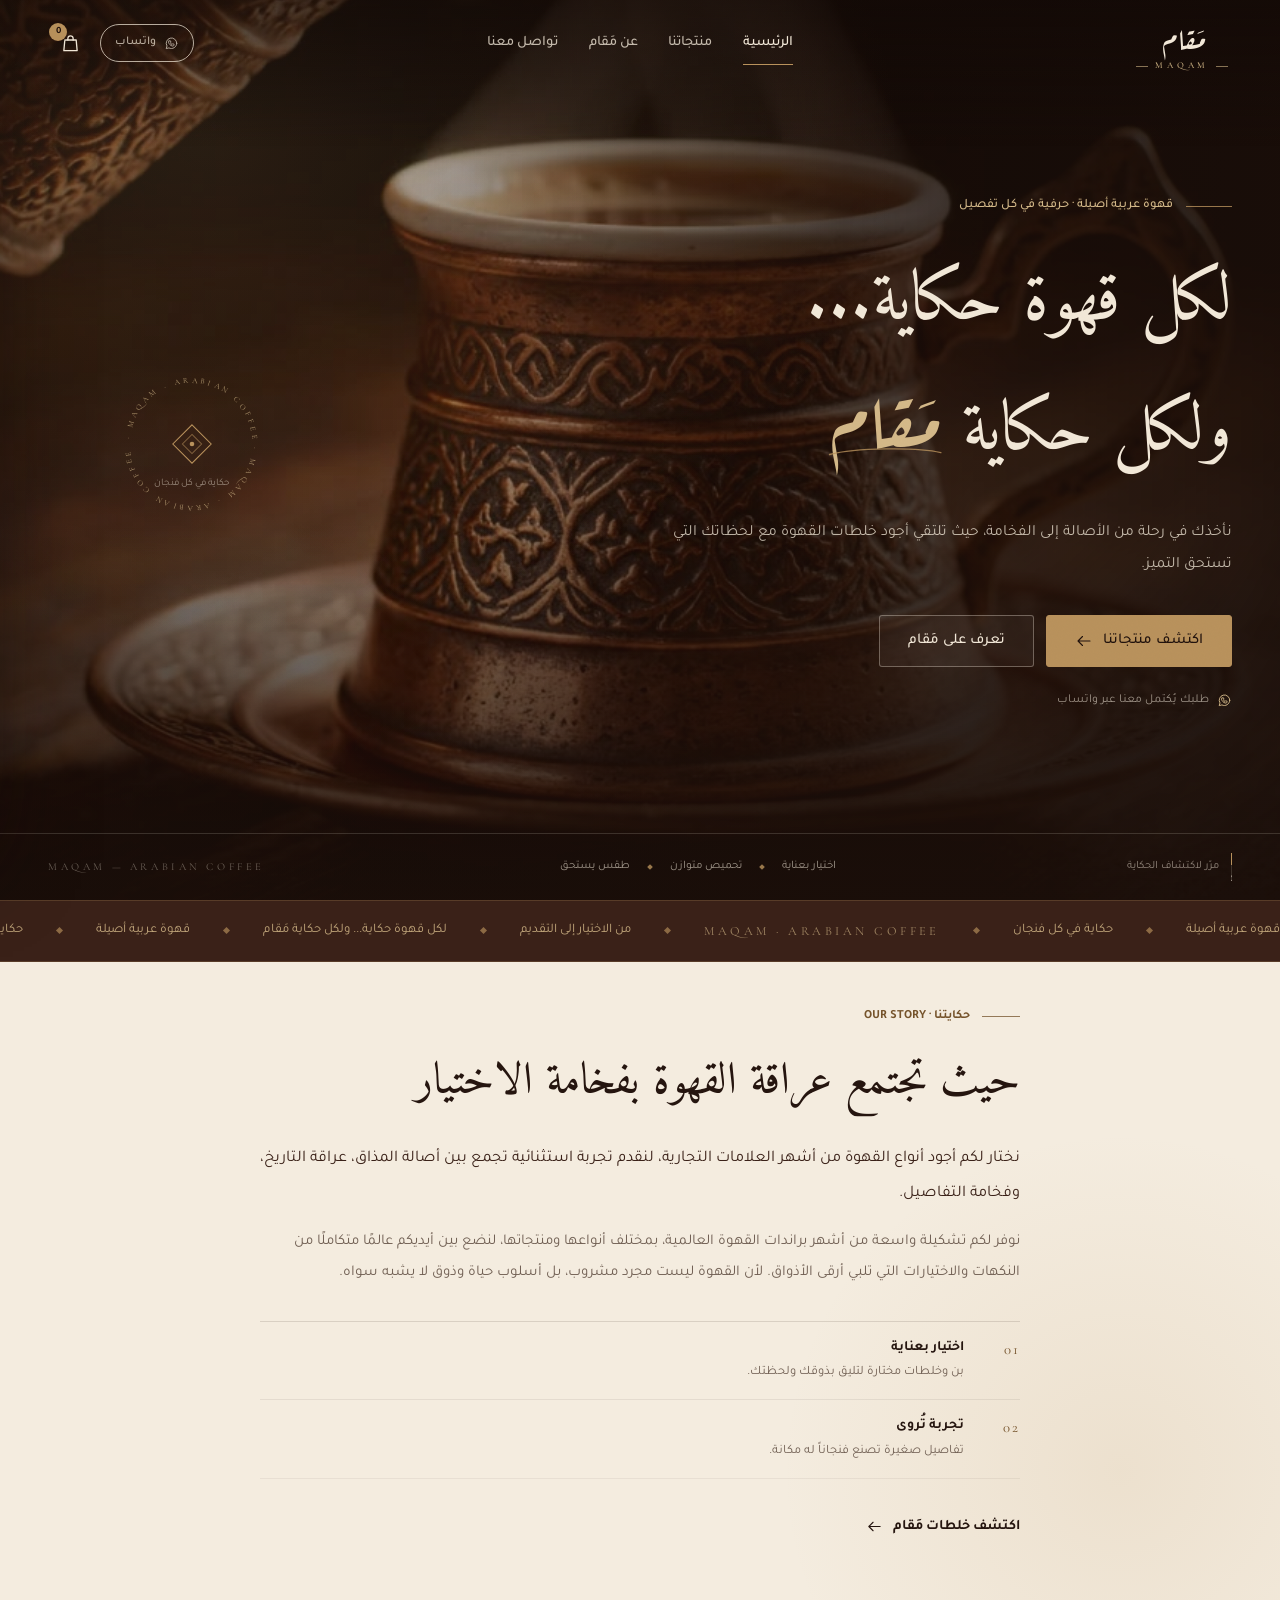
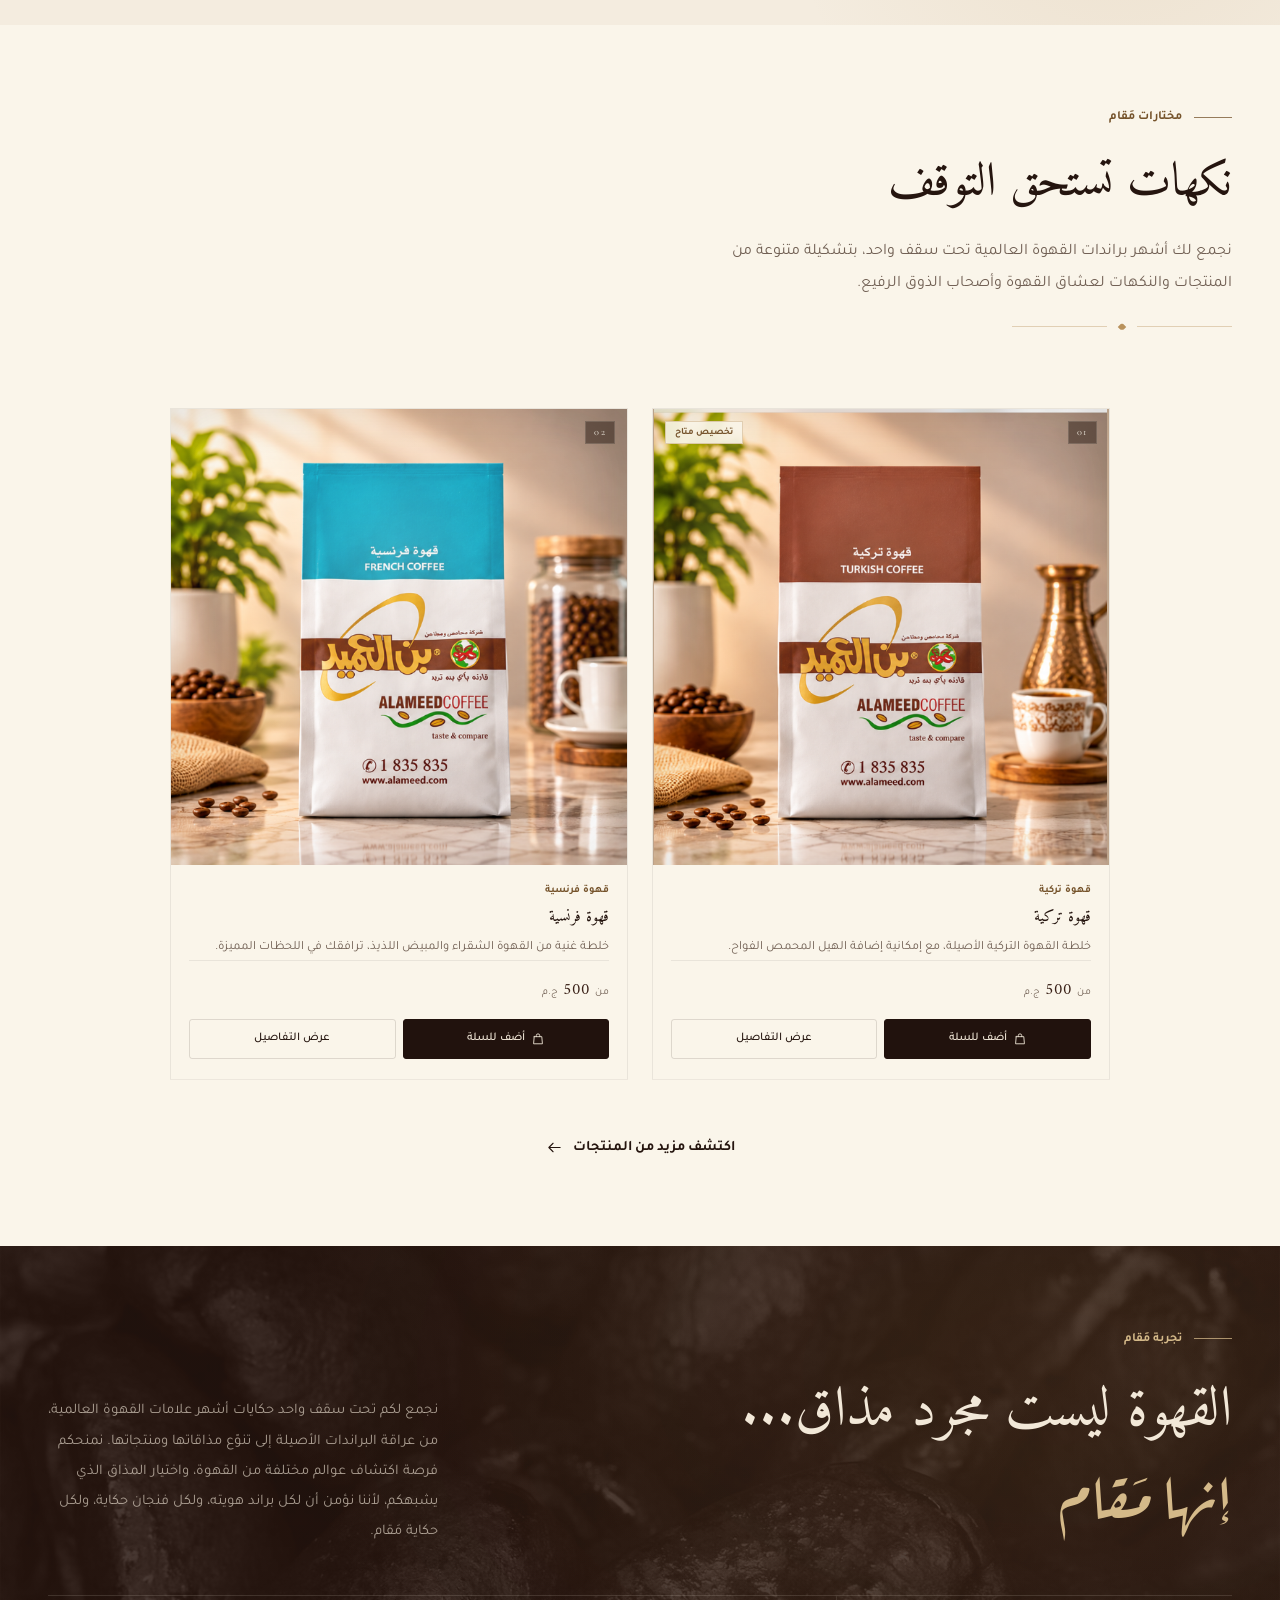
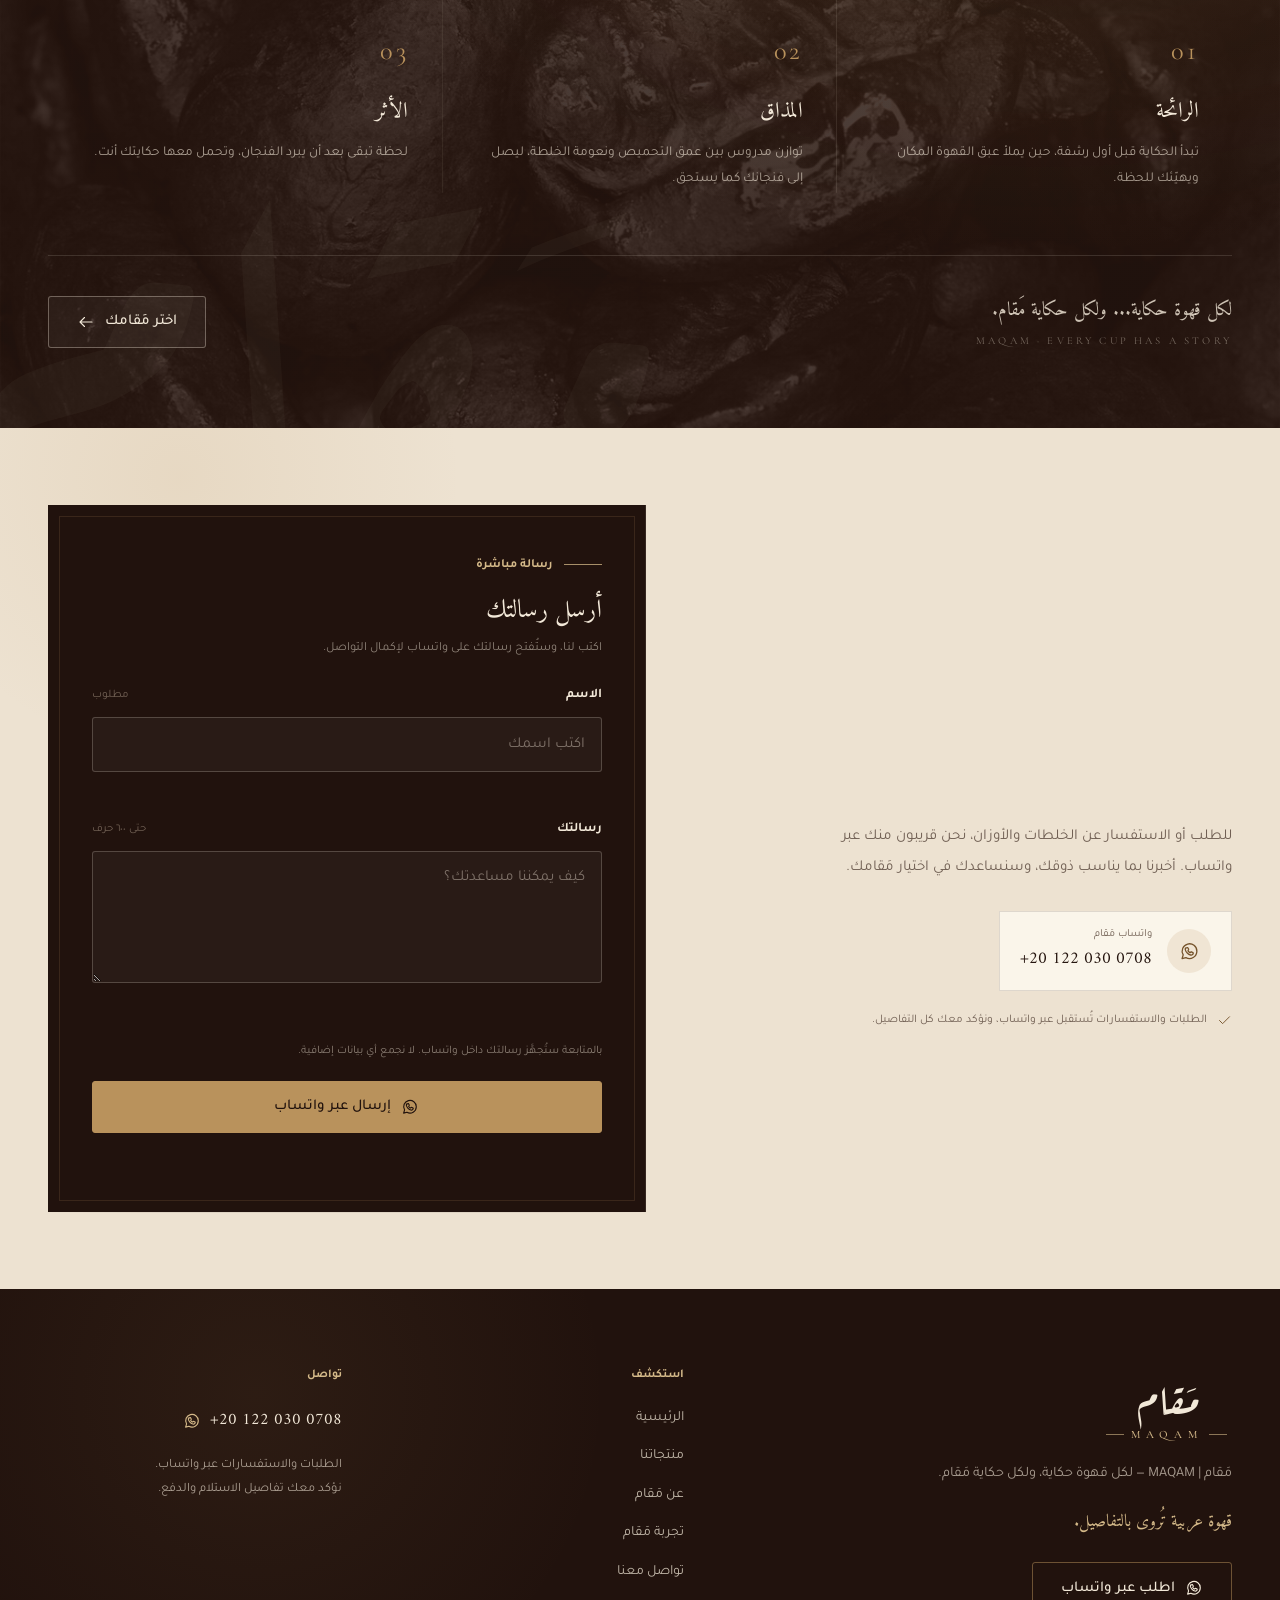
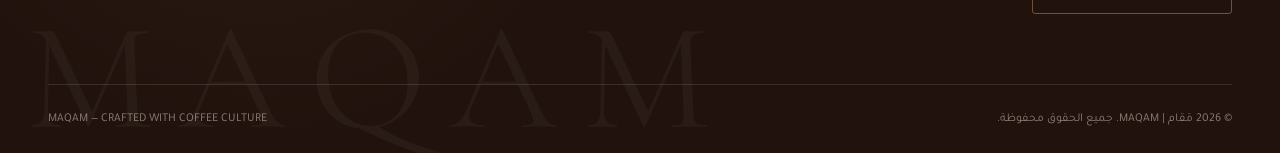
==== index.html @ aaac9126 "Update MAQAM website" ====
<!DOCTYPE html>
<html lang="ar" dir="rtl" class="js">
<head>
  <meta charset="UTF-8">
  <meta name="viewport" content="width=device-width, initial-scale=1">
  <meta name="theme-color" content="#21120d">
  <title>مَقام | MAQAM — قهوة عربية فاخرة</title>
  <meta name="description" content="مَقام | MAQAM — لكل قهوة حكاية، ولكل حكاية مَقام. خلطات قهوة عربية مختارة بعناية: تركية، فرنسية، عربية ملكية وخلطات خاصة. اطلب عبر واتساب.">
  <meta property="og:title" content="مَقام | MAQAM — قهوة عربية فاخرة">
  <meta property="og:description" content="نأخذك في رحلة من الأصالة إلى الفخامة، حيث تلتقي أجود خلطات القهوة مع لحظاتك التي تستحق التميز.">
  <meta property="og:type" content="website">
  <meta property="og:locale" content="ar_EG">
  <link rel="icon" href="assets/favicon.svg" type="image/svg+xml">
  <link rel="preconnect" href="https://fonts.googleapis.com">
  <link rel="preconnect" href="https://fonts.gstatic.com" crossorigin>
  <link href="https://fonts.googleapis.com/css2?family=Amiri:wght@400;700&family=Aref+Ruqaa:wght@400&family=Cormorant+Garamond:ital,wght@0,300;0,400;0,500;0,600;1,400&family=Tajawal:wght@300;400;500;700&display=swap" rel="stylesheet">
  <link rel="stylesheet" href="css/base.css">
  <link rel="stylesheet" href="css/site.css">
  <noscript>
    <style>
      .preloader,.page-veil{display:none!important}
      html.js [data-reveal]{opacity:1!important;transform:none!important;clip-path:none!important}
      .hero__kicker,.hero__text,.hero__actions,.hero__wa,.hero__aside{opacity:1!important;transform:none!important}
      .hero__line>span{transform:none!important}
    </style>
  </noscript>
</head>
<body class="home" data-page="home">

  <svg aria-hidden="true" focusable="false" style="position:absolute;width:0;height:0;overflow:hidden">
    <symbol id="i-bag" viewBox="0 0 24 24"><path d="M5.5 8h13l1.1 12.2H4.4L5.5 8Z"/><path d="M9 8V6.2A3 3 0 0 1 12 3.2a3 3 0 0 1 3 3V8"/></symbol>
    <symbol id="i-menu" viewBox="0 0 24 24"><path d="M4 8h16M4 16h11"/></symbol>
    <symbol id="i-close" viewBox="0 0 24 24"><path d="M6 6l12 12M18 6 6 18"/></symbol>
    <symbol id="i-arrow-left" viewBox="0 0 24 24"><path d="M20 12H4M10 18l-6-6 6-6"/></symbol>
    <symbol id="i-whatsapp" viewBox="0 0 24 24"><path d="M20.4 11.7a8.4 8.4 0 0 1-12.5 7.3L3.5 20.2l1.3-4.3a8.4 8.4 0 1 1 15.6-4.2Z"/><path d="M8.7 7.9c.2-.4.4-.4.7-.4h.4c.2 0 .4 0 .5.4l.7 1.6c.1.2.1.4-.1.6l-.5.6c-.2.2-.2.4-.1.6.5.8 1.2 1.5 2.1 2 .2.1.4.1.6-.1l.6-.7c.2-.2.4-.2.6-.1l1.7.8c.2.1.4.3.4.5 0 .5-.2 1.3-.8 1.8-.6.5-1.4.7-2.3.5-1.1-.2-2.6-1-3.8-2.2-1.2-1.2-2-2.7-2.2-3.8-.2-.9 0-1.6.5-2.1Z"/></symbol>
    <symbol id="i-check" viewBox="0 0 24 24"><path d="M20 6 9 17l-5-5"/></symbol>
    <symbol id="i-info" viewBox="0 0 24 24"><circle cx="12" cy="12" r="9"/><path d="M12 11v5M12 7.8h.01"/></symbol>
    <symbol id="i-plus" viewBox="0 0 24 24"><path d="M12 5v14M5 12h14"/></symbol>
    <symbol id="i-minus" viewBox="0 0 24 24"><path d="M5 12h14"/></symbol>
    <symbol id="i-trash" viewBox="0 0 24 24"><path d="M4 7h16M9 7V5a1 1 0 0 1 1-1h4a1 1 0 0 1 1 1v2M6.5 7l.9 13h9.2l.9-13M10 11v5M14 11v5"/></symbol>
    <symbol id="i-search" viewBox="0 0 24 24"><circle cx="11" cy="11" r="6.5"/><path d="m16 16 4.5 4.5"/></symbol>
    <symbol id="i-chevron" viewBox="0 0 24 24"><path d="m6 9 6 6 6-6"/></symbol>
    <symbol id="i-leaf" viewBox="0 0 24 24"><path d="M20 4C11.5 4 5 7.2 5 13.7A6.3 6.3 0 0 0 11.3 20C17.8 20 20 11.5 20 4Z"/><path d="M5.5 20.2c1.2-5.4 4.6-9 9.5-11.7"/></symbol>
    <symbol id="i-spark" viewBox="0 0 24 24"><path d="M12 3.5 14 9l5.5 2-5.5 2L12 18.5 10 13 4.5 11 10 9 12 3.5Z"/></symbol>
    <symbol id="i-truck" viewBox="0 0 24 24"><path d="M3 7h11v9H3zM14 10h4l3 3v3h-7"/><circle cx="7" cy="18" r="1.6"/><circle cx="17.5" cy="18" r="1.6"/></symbol>
  </svg>

  <a class="skip-link" href="#main">تجاوز إلى المحتوى</a>

  <div class="preloader" id="preloader" aria-hidden="true">
    <div class="preloader__inner">
      <span class="preloader__ar">مَقام</span>
      <span class="preloader__en">MAQAM</span>
      <span class="preloader__line"></span>
    </div>
  </div>

  <div class="page-veil" id="pageVeil" aria-hidden="true"></div>

  <header class="site-header" id="siteHeader">
    <div class="header__inner">
      <a class="brand" href="index.html" aria-label="مَقام — الصفحة الرئيسية">
        <span class="brand__ar">مَقام</span>
        <span class="brand__en"><i aria-hidden="true"></i>MAQAM<i aria-hidden="true"></i></span>
      </a>

      <nav class="nav" aria-label="التنقل الرئيسي">
        <a class="nav__link" href="index.html" aria-current="page">الرئيسية</a>
        <a class="nav__link" href="products.html">منتجاتنا</a>
        <a class="nav__link" href="#about">عن مَقام</a>
        <a class="nav__link" href="#contact">تواصل معنا</a>
      </nav>

      <div class="header__actions">
        <a class="header__wa" href="https://wa.me/201220300708" target="_blank" rel="noopener noreferrer">
          <svg class="icon" aria-hidden="true"><use href="#i-whatsapp"></use></svg>
          <span>واتساب</span>
        </a>
        <button class="header__cart" type="button" data-cart-open aria-label="فتح سلة التسوق">
          <svg class="icon" aria-hidden="true"><use href="#i-bag"></use></svg>
          <span class="cart-count" data-cart-count>0</span>
        </button>
        <button class="header__menu" type="button" data-menu-open aria-expanded="false" aria-controls="mobileMenu" aria-label="فتح القائمة">
          <span></span><span></span>
        </button>
      </div>
    </div>
  </header>

  <div class="mobile-menu" id="mobileMenu" role="dialog" aria-modal="true" aria-label="قائمة التنقل" aria-hidden="true">
    <div class="mobile-menu__head">
      <a class="brand" href="index.html" aria-label="مَقام — الصفحة الرئيسية">
        <span class="brand__ar">مَقام</span>
        <span class="brand__en"><i aria-hidden="true"></i>MAQAM<i aria-hidden="true"></i></span>
      </a>
      <button class="mobile-menu__close" type="button" data-menu-close aria-label="إغلاق القائمة">
        <svg class="icon" aria-hidden="true"><use href="#i-close"></use></svg>
      </button>
    </div>

    <nav class="mobile-menu__nav" aria-label="التنقل في الهاتف">
      <a class="mobile-menu__link" href="index.html" aria-current="page"><span class="mobile-menu__index">01</span> الرئيسية</a>
      <a class="mobile-menu__link" href="products.html"><span class="mobile-menu__index">02</span> منتجاتنا</a>
      <a class="mobile-menu__link" href="#about"><span class="mobile-menu__index">03</span> عن مَقام</a>
      <a class="mobile-menu__link" href="#contact"><span class="mobile-menu__index">04</span> تواصل معنا</a>
    </nav>

    <div class="mobile-menu__foot">
      <p class="mobile-menu__tagline">لكل قهوة حكاية... ولكل حكاية مَقام.</p>
      <a class="btn btn--wa" href="https://wa.me/201220300708" target="_blank" rel="noopener noreferrer">
        <svg class="icon" aria-hidden="true"><use href="#i-whatsapp"></use></svg>
        <span>تواصل عبر واتساب</span>
      </a>
      <a class="mobile-menu__phone" href="https://wa.me/201220300708" target="_blank" rel="noopener noreferrer">+20 122 030 0708</a>
    </div>
  </div>

  <main id="main">
    <section class="hero" aria-labelledby="heroTitle">
      <div class="hero__bg" data-parallax="0.1">
        <img src="assets/img/hero-video-poster.jpg" alt="حبوب قهوة تتساقط في فنجان" width="1280" height="720" fetchpriority="high" decoding="async">
        <video class="hero__video" autoplay muted loop playsinline preload="metadata" poster="assets/img/hero-video-poster.jpg" aria-hidden="true" tabindex="-1" disablepictureinpicture>
          <source src="assets/video/maqam-hero.mp4" type="video/mp4">
        </video>
      </div>
      <div class="hero__overlay" aria-hidden="true"></div>

      <div class="hero__inner">
        <div class="hero__content">
          <p class="hero__kicker">قهوة عربية أصيلة · حرفية في كل تفصيل</p>
          <h1 class="hero__title" id="heroTitle">
            <span class="hero__line"><span>لكل قهوة حكاية...</span></span>
            <span class="hero__line"><span>ولكل حكاية <em>مَقام<svg class="underline" viewBox="0 0 220 14" preserveAspectRatio="none" aria-hidden="true"><path d="M3 10C52 3 170 2 217 8"></path></svg></em></span></span>
          </h1>
          <p class="hero__text">
            نأخذك في رحلة من الأصالة إلى الفخامة، حيث تلتقي أجود خلطات القهوة مع لحظاتك التي تستحق التميز.
          </p>
          <div class="hero__actions">
            <a class="btn btn--gold" href="products.html">
              <span>اكتشف منتجاتنا</span>
              <svg class="icon" aria-hidden="true"><use href="#i-arrow-left"></use></svg>
            </a>
            <a class="btn btn--ghost" href="#about">
              <span>تعرف على مَقام</span>
            </a>
          </div>
          <a class="hero__wa" href="https://wa.me/201220300708" target="_blank" rel="noopener noreferrer">
            <svg class="icon" aria-hidden="true"><use href="#i-whatsapp"></use></svg>
            <span>طلبك يُكتمل معنا عبر واتساب</span>
          </a>
        </div>

        <div class="hero__aside" aria-hidden="true">
          <div class="seal">
            <svg class="seal__ring" viewBox="0 0 200 200">
              <defs>
                <path id="sealPath" d="M100,100 m-74,0 a74,74 0 1,1 148,0 a74,74 0 1,1 -148,0"></path>
              </defs>
              <text>
                <textPath href="#sealPath" startOffset="50%" text-anchor="middle" textLength="452" lengthAdjust="spacing">MAQAM · ARABIAN COFFEE · MAQAM · ARABIAN COFFEE ·</textPath>
              </text>
            </svg>
            <svg class="seal__mark" viewBox="0 0 48 48" aria-hidden="true">
              <path d="M24 4 44 24 24 44 4 24Z"></path>
              <path d="M24 14 34 24 24 34 14 24Z" opacity="0.55"></path>
              <circle cx="24" cy="24" r="2.4"></circle>
            </svg>
            <span class="seal__caption">حكاية في كل فنجان</span>
          </div>
        </div>
      </div>

      <div class="hero__foot container">
        <span class="hero__scroll"><i aria-hidden="true"></i> مرّر لاكتشاف الحكاية</span>
        <ul class="hero__values">
          <li>اختيار بعناية</li>
          <li>تحميص متوازن</li>
          <li>طقس يستحق</li>
        </ul>
        <span class="hero__edition">MAQAM — ARABIAN COFFEE</span>
      </div>
    </section>

    <div class="marquee" aria-hidden="true">
      <div class="marquee__track">
        <div class="marquee__group">
          <span class="marquee__item">قهوة عربية أصيلة</span><span class="marquee__diamond"></span>
          <span class="marquee__item">حكاية في كل فنجان</span><span class="marquee__diamond"></span>
          <span class="marquee__item marquee__item--en">MAQAM · ARABIAN COFFEE</span><span class="marquee__diamond"></span>
          <span class="marquee__item">من الاختيار إلى التقديم</span><span class="marquee__diamond"></span>
          <span class="marquee__item">لكل قهوة حكاية... ولكل حكاية مَقام</span><span class="marquee__diamond"></span>
        </div>
        <div class="marquee__group">
          <span class="marquee__item">قهوة عربية أصيلة</span><span class="marquee__diamond"></span>
          <span class="marquee__item">حكاية في كل فنجان</span><span class="marquee__diamond"></span>
          <span class="marquee__item marquee__item--en">MAQAM · ARABIAN COFFEE</span><span class="marquee__diamond"></span>
          <span class="marquee__item">من الاختيار إلى التقديم</span><span class="marquee__diamond"></span>
          <span class="marquee__item">لكل قهوة حكاية... ولكل حكاية مَقام</span><span class="marquee__diamond"></span>
        </div>
      </div>
    </div>

    <section class="section about" id="about" aria-labelledby="aboutTitle">
      <div class="container about__grid">
        <div class="about__content">
          <span class="kicker" data-reveal>حكايتنا · OUR STORY</span>
          <h2 class="about__title" id="aboutTitle" data-reveal>حيث تجتمع عراقة القهوة بفخامة الاختيار</h2>
          <p class="about__lead" data-reveal>
            نختار لكم أجود أنواع القهوة من أشهر العلامات التجارية، لنقدم تجربة استثنائية تجمع بين أصالة المذاق، عراقة التاريخ، وفخامة التفاصيل.
          </p>
          <p class="about__text" data-reveal>
            نوفر لكم تشكيلة واسعة من أشهر براندات القهوة العالمية، بمختلف أنواعها ومنتجاتها، لنضع بين أيديكم عالمًا متكاملًا من النكهات والاختيارات التي تلبي أرقى الأذواق. لأن القهوة ليست مجرد مشروب، بل أسلوب حياة وذوق لا يشبه سواه.
          </p>

          <ul class="values" data-stagger="80">
            <li class="values__item" data-reveal>
              <span class="values__num">01</span>
              <div>
                <h3 class="values__title">اختيار بعناية</h3>
                <p class="values__text">بن وخلطات مختارة لتليق بذوقك ولحظتك.</p>
              </div>
            </li>
            <li class="values__item" data-reveal>
              <span class="values__num">02</span>
              <div>
                <h3 class="values__title">تجربة تُروى</h3>
                <p class="values__text">تفاصيل صغيرة تصنع فنجاناً له مكانة.</p>
              </div>
            </li>
          </ul>

          <div class="about__cta" data-reveal>
            <a class="link-arrow" href="products.html">
              اكتشف خلطات مَقام
              <svg class="icon" aria-hidden="true"><use href="#i-arrow-left"></use></svg>
            </a>
          </div>
        </div>
      </div>
    </section>

    <section class="section featured" id="featured" aria-labelledby="featuredTitle">
      <div class="container">
        <div class="featured__head">
          <div class="section-head section-head--start">
            <span class="kicker" data-reveal>مختارات مَقام</span>
            <h2 class="section-title" id="featuredTitle" data-reveal>نكهات تستحق التوقف</h2>
            <p class="section-text" data-reveal>نجمع لك أشهر براندات القهوة العالمية تحت سقف واحد، بتشكيلة متنوعة من المنتجات والنكهات لعشاق القهوة وأصحاب الذوق الرفيع.</p>
            <span class="ornament" aria-hidden="true" data-reveal><i></i></span>
          </div>
        </div>

        <div class="product-grid product-grid--featured" data-stagger="90">
          <article class="product-card" data-reveal>
            <div class="pc-media" style="--frame:#CBB096">
              <span class="pc-index">01</span>
              <span class="pc-custom">تخصيص متاح</span>
              <img src="products/%D9%82%D9%87%D9%88%D8%A9%20%D8%AA%D8%B1%D9%83%D9%8A.png" alt="عبوة قهوة تركية من مَقام" width="631" height="636" loading="lazy" decoding="async">
            </div>
            <div class="pc-body">
              <span class="pc-cat">قهوة تركية</span>
              <h3 class="pc-title"><a href="product.html?id=turkish">قهوة تركية</a></h3>
              <p class="pc-desc">خلطة القهوة التركية الأصيلة، مع إمكانية إضافة الهيل المحمص الفواح.</p>
              <div class="pc-foot">
                <span class="pc-price"><span class="pc-price__from">من</span><strong>500</strong><span>ج.م</span></span>
              </div>
              <div class="pc-actions">
                <button class="btn btn--dark" type="button" data-add="turkish">
                  <svg class="icon" aria-hidden="true"><use href="#i-bag"></use></svg>
                  <span>أضف للسلة</span>
                </button>
                <a class="btn btn--outline" href="product.html?id=turkish">عرض التفاصيل</a>
              </div>
            </div>
          </article>

          <article class="product-card" data-reveal>
            <div class="pc-media" style="--frame:#C4AC90">
              <span class="pc-index">02</span>
              <img src="products/%D9%82%D9%87%D9%88%D8%A9%20%D9%81%D8%B1%D9%86%D8%B3%D9%8A%D8%A9.png" alt="عبوة قهوة فرنسية من مَقام" width="630" height="630" loading="lazy" decoding="async">
            </div>
            <div class="pc-body">
              <span class="pc-cat">قهوة فرنسية</span>
              <h3 class="pc-title"><a href="product.html?id=french">قهوة فرنسية</a></h3>
              <p class="pc-desc">خلطة غنية من القهوة الشقراء والمبيض اللذيذ، ترافقك في اللحظات المميزة.</p>
              <div class="pc-foot">
                <span class="pc-price"><span class="pc-price__from">من</span><strong>500</strong><span>ج.م</span></span>
              </div>
              <div class="pc-actions">
                <button class="btn btn--dark" type="button" data-add="french">
                  <svg class="icon" aria-hidden="true"><use href="#i-bag"></use></svg>
                  <span>أضف للسلة</span>
                </button>
                <a class="btn btn--outline" href="product.html?id=french">عرض التفاصيل</a>
              </div>
            </div>
          </article>

        </div>

        <div class="featured__more" data-reveal>
          <a class="link-arrow" href="products.html">
            اكتشف مزيد من المنتجات
            <svg class="icon" aria-hidden="true"><use href="#i-arrow-left"></use></svg>
          </a>
        </div>
      </div>
    </section>

    <section class="experience" id="experience" aria-labelledby="experienceTitle">
      <div class="experience__bg" aria-hidden="true"></div>
      <div class="container experience__inner">
        <div class="experience__head">
          <div>
            <span class="kicker kicker--gold" data-reveal>تجربة مَقام</span>
            <h2 class="experience__title" id="experienceTitle" data-reveal>
              القهوة ليست مجرد مذاق...<br>
              <em>إنها مَقام</em>
            </h2>
          </div>
          <p class="experience__text" data-reveal>
            نجمع لكم تحت سقف واحد حكايات أشهر علامات القهوة العالمية، من عراقة البراندات الأصيلة إلى تنوّع مذاقاتها ومنتجاتها. نمنحكم فرصة اكتشاف عوالم مختلفة من القهوة، واختيار المذاق الذي يشبهكم، لأننا نؤمن أن لكل براند هويته، ولكل فنجان حكاية، ولكل حكاية مَقام.
          </p>
        </div>

        <div class="ritual" data-stagger="110">
          <article class="ritual__step" data-reveal>
            <span class="ritual__num">01</span>
            <h3 class="ritual__title">الرائحة</h3>
            <p class="ritual__text">تبدأ الحكاية قبل أول رشفة، حين يملأ عبق القهوة المكان ويهيّئك للحظة.</p>
          </article>
          <article class="ritual__step" data-reveal>
            <span class="ritual__num">02</span>
            <h3 class="ritual__title">المذاق</h3>
            <p class="ritual__text">توازن مدروس بين عمق التحميص ونعومة الخلطة، ليصل إلى فنجانك كما يستحق.</p>
          </article>
          <article class="ritual__step" data-reveal>
            <span class="ritual__num">03</span>
            <h3 class="ritual__title">الأثر</h3>
            <p class="ritual__text">لحظة تبقى بعد أن يبرد الفنجان، وتحمل معها حكايتك أنت.</p>
          </article>
        </div>

        <div class="experience__cta" data-reveal>
          <p class="experience__quote">
            لكل قهوة حكاية... ولكل حكاية مَقام.
            <span>MAQAM · EVERY CUP HAS A STORY</span>
          </p>
          <a class="btn btn--ghost" href="products.html">
            <span>اختر مَقامك</span>
            <svg class="icon" aria-hidden="true"><use href="#i-arrow-left"></use></svg>
          </a>
        </div>
      </div>
    </section>

    <section class="contact" id="contact" aria-labelledby="contactTitle">
      <div class="container contact__grid">
        <div class="contact__intro">
          <span class="kicker" data-reveal>تواصل معنا</span>
          <h2 class="contact__title" id="contactTitle" data-reveal>فنجانك القادم يبدأ بمحادثة</h2>
          <p class="contact__text" data-reveal>
            للطلب أو الاستفسار عن الخلطات والأوزان، نحن قريبون منك عبر واتساب. أخبرنا بما يناسب ذوقك، وسنساعدك في اختيار مَقامك.
          </p>
          <a class="contact__wa" href="https://wa.me/201220300708" target="_blank" rel="noopener noreferrer" data-reveal>
            <span class="contact__wa-icon">
              <svg class="icon" aria-hidden="true"><use href="#i-whatsapp"></use></svg>
            </span>
            <span>
              <span class="contact__wa-label">واتساب مَقام</span>
              <span class="contact__wa-num">+20 122 030 0708</span>
            </span>
          </a>
          <p class="contact__meta" data-reveal>
            <svg class="icon" aria-hidden="true"><use href="#i-check"></use></svg>
            <span>الطلبات والاستفسارات تُستقبل عبر واتساب، ونؤكد معك كل التفاصيل.</span>
          </p>
        </div>

        <form class="contact__form" id="contactForm" novalidate data-reveal="left">
          <div class="contact__form-inner">
            <span class="kicker">رسالة مباشرة</span>
            <h3 class="contact__form-title">أرسل رسالتك</h3>
            <p class="contact__form-sub">اكتب لنا، وستُفتح رسالتك على واتساب لإكمال التواصل.</p>

            <label class="field" for="contactName">
              <span class="field__label">الاسم <span>مطلوب</span></span>
              <input class="field__input" id="contactName" name="name" type="text" autocomplete="name" maxlength="60" placeholder="اكتب اسمك" required aria-describedby="contactNameError">
              <span class="field__error" id="contactNameError" aria-live="polite"></span>
            </label>

            <label class="field" for="contactMessage">
              <span class="field__label">رسالتك <span>حتى ٦٠٠ حرف</span></span>
              <textarea class="field__input" id="contactMessage" name="message" maxlength="600" placeholder="كيف يمكننا مساعدتك؟" required aria-describedby="contactMessageError"></textarea>
              <span class="field__error" id="contactMessageError" aria-live="polite"></span>
            </label>

            <p class="form-note">بالمتابعة ستُجهَّز رسالتك داخل واتساب. لا نجمع أي بيانات إضافية.</p>
            <button class="btn btn--gold btn--block" type="submit">
              <svg class="icon" aria-hidden="true"><use href="#i-whatsapp"></use></svg>
              <span>إرسال عبر واتساب</span>
            </button>
            <p class="form-status" data-form-status role="status"></p>
          </div>
        </form>
      </div>
    </section>
  </main>

  <footer class="footer">
    <div class="container">
      <div class="footer__top">
        <div class="footer__brand">
          <a class="brand brand--lg" href="index.html" aria-label="مَقام — الصفحة الرئيسية">
            <span class="brand__ar">مَقام</span>
            <span class="brand__en"><i aria-hidden="true"></i>MAQAM<i aria-hidden="true"></i></span>
          </a>
          <p class="footer__desc">مَقام | MAQAM — لكل قهوة حكاية، ولكل حكاية مَقام.</p>
          <p class="footer__tagline">قهوة عربية تُروى بالتفاصيل.</p>
          <a class="btn btn--wa footer__wa" href="https://wa.me/201220300708" target="_blank" rel="noopener noreferrer">
            <svg class="icon" aria-hidden="true"><use href="#i-whatsapp"></use></svg>
            <span>اطلب عبر واتساب</span>
          </a>
        </div>

        <nav class="footer__nav" aria-label="روابط التذييل">
          <h3 class="footer__title">استكشف</h3>
          <div class="footer__links">
            <a href="index.html">الرئيسية</a>
            <a href="products.html">منتجاتنا</a>
            <a href="index.html#about">عن مَقام</a>
            <a href="index.html#experience">تجربة مَقام</a>
            <a href="index.html#contact">تواصل معنا</a>
          </div>
        </nav>

        <div class="footer__contact">
          <h3 class="footer__title">تواصل</h3>
          <a href="https://wa.me/201220300708" target="_blank" rel="noopener noreferrer">
            <svg class="icon" aria-hidden="true"><use href="#i-whatsapp"></use></svg>
            <span>+20 122 030 0708</span>
          </a>
          <p>الطلبات والاستفسارات عبر واتساب.<br>نؤكد معك تفاصيل الاستلام والدفع.</p>
        </div>
      </div>

      <div class="footer__bottom">
        <p>© <span data-year>2026</span> مَقام | MAQAM. جميع الحقوق محفوظة.</p>
        <p>MAQAM — CRAFTED WITH COFFEE CULTURE</p>
      </div>
      <span class="footer__word" aria-hidden="true">MAQAM</span>
    </div>
  </footer>

  <div class="drawer-overlay" id="drawerOverlay" aria-hidden="true"></div>

  <aside class="cart-drawer" id="cartDrawer" role="dialog" aria-modal="true" aria-labelledby="cartTitle" aria-hidden="true">
    <div class="cart-drawer__head">
      <div>
        <span class="eyebrow">مَقام · الطلب</span>
        <h2 class="cart-drawer__title" id="cartTitle">سلة التسوق <span class="cart-drawer__count" data-cart-count-text></span></h2>
      </div>
      <button class="cart-drawer__close" type="button" data-cart-close aria-label="إغلاق السلة">
        <svg class="icon" aria-hidden="true"><use href="#i-close"></use></svg>
      </button>
    </div>

    <div class="cart-drawer__body" data-cart-body></div>

    <div class="cart-drawer__foot" data-cart-foot hidden>
      <div class="cart-summary">
        <div class="cart-summary__row"><span>المجموع الفرعي</span><span data-cart-subtotal>0 ج.م</span></div>
        <div class="cart-summary__row cart-summary__total"><span>إجمالي الطلب</span><span data-cart-total>0 ج.م</span></div>
      </div>
      <p class="cart-note">تُؤكد تفاصيل التوصيل والدفع معك عبر واتساب قبل تنفيذ الطلب.</p>
      <button class="btn btn--dark btn--block" type="button" data-checkout>
        <svg class="icon" aria-hidden="true"><use href="#i-whatsapp"></use></svg>
        <span>إتمام عملية الشراء</span>
      </button>
      <button class="cart-drawer__continue" type="button" data-cart-close>متابعة التسوق</button>
      <p class="wa-fallback" data-wa-fallback hidden>
        <a href="https://wa.me/201220300708" target="_blank" rel="noopener noreferrer">لم يفتح واتساب؟</a>
        اضغط لإرسال الطلب.
      </p>
    </div>
  </aside>

  <div class="modal" id="quickModal" aria-hidden="true">
    <div class="modal__backdrop" data-modal-close></div>
    <div class="modal__panel" role="dialog" aria-modal="true" aria-label="تخصيص المنتج"></div>
  </div>

  <div class="toasts" id="toasts" aria-live="polite" aria-atomic="false"></div>

  <script src="js/data.js"></script>
  <script src="js/store.js"></script>
  <script src="js/app.js"></script>
</body>
</html>
---- css/base.css ----
/* =============================================================
   MAQAM | مَقام — Base: tokens, reset, typography, UI atoms
   ============================================================= */

:root {
  --espresso: #21120d;
  --coffee: #3a2118;
  --coffee-soft: #4a2c20;
  --cream: #f2e8d8;
  --beige: #e3d3bb;
  --ivory: #faf5ea;
  --parchment: #f4ecdf;
  --linen: #ede2d1;
  --sand: #d8c5aa;
  --gold: #b9925c;
  --gold-soft: #d4b989;
  --gold-deep: #987342;
  --gold-ink: #75532b;
  --ink: #25150f;
  --muted: #716054;
  --muted-dark: rgba(242, 232, 216, 0.64);
  --line: rgba(37, 21, 15, 0.13);
  --line-soft: rgba(37, 21, 15, 0.075);
  --line-gold: rgba(185, 146, 92, 0.38);
  --danger: #a2432f;
  --danger-soft: #e7a08f;

  --font-display: "Amiri", "Aref Ruqaa", "Traditional Arabic", "Times New Roman", serif;
  --font-brand: "Aref Ruqaa", "Amiri", "Traditional Arabic", "Times New Roman", serif;
  --font-body: "Tajawal", "Segoe UI", Tahoma, sans-serif;
  --font-en: "Cormorant Garamond", "Times New Roman", serif;

  --container: 1280px;
  --gutter: clamp(18px, 4vw, 48px);
  --header-h: 86px;
  --section-space: clamp(56px, 6vw, 84px);
  --radius: 3px;

  --ease: cubic-bezier(0.22, 0.61, 0.36, 1);
  --ease-out: cubic-bezier(0.16, 1, 0.3, 1);
  --shadow-soft: 0 24px 60px -38px rgba(37, 21, 15, 0.45);
  --shadow-card: 0 30px 60px -40px rgba(37, 21, 15, 0.5);

  color-scheme: light;
}

/* ------------------------------------------------------------- */
/* Reset                                                          */
/* ------------------------------------------------------------- */
*,
*::before,
*::after {
  box-sizing: border-box;
}

html {
  -webkit-text-size-adjust: 100%;
  scroll-behavior: smooth;
  scroll-padding-top: calc(var(--header-h) + 18px);
}

html.no-scroll,
html.no-scroll body {
  overflow: hidden;
}

body {
  margin: 0;
  background: var(--ivory);
  color: var(--ink);
  font-family: var(--font-body);
  font-size: 16px;
  font-weight: 400;
  line-height: 1.95;
  text-rendering: optimizeLegibility;
  -webkit-font-smoothing: antialiased;
  font-kerning: normal;
  font-feature-settings: "kern" 1, "liga" 1, "calt" 1;
  overflow-x: hidden;
  overflow-x: clip;
}

body.no-scroll {
  overflow: hidden;
}

main {
  display: block;
}

img,
svg,
picture,
video {
  display: block;
  max-width: 100%;
}

img {
  height: auto;
}

a {
  color: inherit;
  text-decoration: none;
}

button,
input,
select,
textarea {
  font: inherit;
  color: inherit;
}

button {
  border: 0;
  background: none;
  cursor: pointer;
  padding: 0;
}

ul,
ol {
  margin: 0;
  padding: 0;
  list-style: none;
}

p,
h1,
h2,
h3,
h4,
figure,
blockquote {
  margin: 0;
}

fieldset {
  margin: 0;
  padding: 0;
  border: 0;
  min-width: 0;
}

legend {
  padding: 0;
}

::selection {
  background: var(--gold);
  color: var(--espresso);
}

:focus-visible {
  outline: 2px solid var(--gold-deep);
  outline-offset: 3px;
}

hr {
  border: 0;
  border-top: 1px solid var(--line);
}

[hidden] {
  display: none !important;
}

/* ------------------------------------------------------------- */
/* Subtle paper grain                                             */
/* ------------------------------------------------------------- */
body::after {
  content: "";
  position: fixed;
  inset: 0;
  z-index: 80;
  pointer-events: none;
  opacity: 0.03;
  background-image: url("data:image/svg+xml,%3Csvg xmlns='http://www.w3.org/2000/svg' width='180' height='180'%3E%3Cfilter id='n'%3E%3CfeTurbulence type='fractalNoise' baseFrequency='0.82' numOctaves='3' stitchTiles='stitch'/%3E%3C/filter%3E%3Crect width='180' height='180' filter='url(%23n)'/%3E%3C/svg%3E");
  mix-blend-mode: multiply;
}

/* ------------------------------------------------------------- */
/* Typography                                                     */
/* ------------------------------------------------------------- */
h1,
h2,
h3,
h4 {
  font-family: var(--font-display);
  font-weight: 400;
  line-height: 1.46;
  letter-spacing: 0;
  text-wrap: balance;
}

h1 {
  font-size: clamp(2.5rem, 5.35vw, 5.15rem);
  line-height: 1.42;
}

h2 {
  font-size: clamp(1.95rem, 3.7vw, 3.5rem);
}

h3 {
  font-size: clamp(1.08rem, 1.55vw, 1.36rem);
  font-weight: 700;
  line-height: 1.58;
}

strong {
  font-weight: 700;
}

.en {
  font-family: var(--font-en);
  letter-spacing: 0.3em;
  text-transform: uppercase;
}

.kicker {
  display: inline-flex;
  align-items: center;
  gap: 12px;
  color: var(--gold-ink);
  font-family: var(--font-body);
  font-size: 0.78rem;
  font-weight: 600;
  line-height: 1.5;
  letter-spacing: 0;
}

.kicker::before {
  content: "";
  width: 38px;
  height: 1px;
  background: currentColor;
  opacity: 0.75;
  flex: none;
}

.kicker--gold {
  color: var(--gold-soft);
}

.kicker--center {
  justify-content: center;
}

.kicker--center::after {
  content: "";
  width: 38px;
  height: 1px;
  background: currentColor;
  opacity: 0.75;
}

.eyebrow {
  display: block;
  color: var(--gold-ink);
  font-family: var(--font-body);
  font-size: 0.7rem;
  font-weight: 600;
  line-height: 1.6;
}

.ornament {
  display: flex;
  align-items: center;
  gap: 12px;
  width: 100%;
  max-width: 220px;
  margin-block: 24px;
}

.ornament::before,
.ornament::after {
  content: "";
  height: 1px;
  flex: 1;
  background: var(--line-gold);
}

.ornament i {
  width: 6px;
  height: 6px;
  flex: none;
  background: var(--gold);
  transform: rotate(45deg);
}

.ornament--center {
  margin-inline: auto;
}

.ornament--dark::before,
.ornament--dark::after {
  background: rgba(185, 146, 92, 0.32);
}

.text-muted {
  color: var(--muted);
}

.visually-hidden {
  position: absolute !important;
  width: 1px;
  height: 1px;
  padding: 0;
  margin: -1px;
  overflow: hidden;
  clip: rect(0 0 0 0);
  white-space: nowrap;
  border: 0;
}

.skip-link {
  position: fixed;
  top: 12px;
  inset-inline-start: 12px;
  z-index: 10000;
  padding: 12px 18px;
  background: var(--espresso);
  color: var(--cream);
  border: 1px solid var(--gold);
  transform: translateY(-150%);
  transition: transform 0.25s var(--ease);
}

.skip-link:focus {
  transform: translateY(0);
}

/* ------------------------------------------------------------- */
/* Layout helpers                                                 */
/* ------------------------------------------------------------- */
.container {
  width: 100%;
  max-width: var(--container);
  margin-inline: auto;
  padding-inline: var(--gutter);
}

.section {
  position: relative;
  padding-block: var(--section-space);
}

.section--cream {
  background: var(--cream);
}

.section--dark {
  background: var(--espresso);
  color: var(--cream);
}

.section-head {
  max-width: 660px;
  margin-inline: auto;
  text-align: center;
}

.section-head--start {
  margin-inline: 0;
  text-align: start;
}

.section-title {
  margin-block: 16px 0;
}

.section-text {
  max-width: 560px;
  margin-inline: auto;
  margin-top: 18px;
  color: var(--muted);
  font-size: 1rem;
  line-height: 2;
}

.section-head--start .section-text {
  margin-inline: 0;
}

.section-head .ornament {
  margin-inline: auto;
}

.section-head--start .ornament {
  margin-inline: 0;
}

.grid-lines {
  position: absolute;
  inset: 0;
  pointer-events: none;
  background-image: linear-gradient(to left, var(--line-soft) 1px, transparent 1px);
  background-size: 25% 100%;
  opacity: 0.6;
}

/* ------------------------------------------------------------- */
/* Buttons                                                        */
/* ------------------------------------------------------------- */
.btn {
  --btn-bg: transparent;
  --btn-fg: var(--ink);
  --btn-bd: transparent;
  position: relative;
  display: inline-flex;
  align-items: center;
  justify-content: center;
  gap: 10px;
  min-height: 52px;
  padding: 12px 28px;
  border: 1px solid var(--btn-bd);
  border-radius: var(--radius);
  background: var(--btn-bg);
  color: var(--btn-fg);
  font-family: var(--font-body);
  font-size: 0.94rem;
  font-weight: 600;
  line-height: 1.4;
  text-align: center;
  cursor: pointer;
  overflow: hidden;
  isolation: isolate;
  transition: color 0.45s var(--ease), border-color 0.45s var(--ease),
    background-color 0.45s var(--ease), transform 0.45s var(--ease);
}

.btn::before {
  content: "";
  position: absolute;
  inset: 0;
  z-index: -1;
  background: var(--gold);
  transform: translateY(101%);
  transition: transform 0.5s var(--ease-out);
}

.btn:hover::before,
.btn:focus-visible::before {
  transform: translateY(0);
}

.btn:active {
  transform: translateY(1px);
}

.btn .icon {
  width: 18px;
  height: 18px;
  flex: none;
}

.btn--gold {
  --btn-bg: var(--gold);
  --btn-fg: var(--espresso);
  --btn-bd: var(--gold);
}

.btn--gold::before {
  background: var(--ivory);
}

.btn--gold:hover,
.btn--gold:focus-visible {
  color: var(--espresso);
  border-color: var(--gold-soft);
}

.btn--dark {
  --btn-bg: var(--espresso);
  --btn-fg: var(--cream);
  --btn-bd: var(--espresso);
}

.btn--dark:hover,
.btn--dark:focus-visible {
  color: var(--espresso);
  border-color: var(--gold);
}

.btn--ghost {
  --btn-bg: rgba(250, 245, 234, 0.04);
  --btn-fg: var(--cream);
  --btn-bd: rgba(242, 232, 216, 0.34);
}

.btn--ghost::before {
  background: var(--cream);
}

.btn--ghost:hover,
.btn--ghost:focus-visible {
  color: var(--espresso);
  border-color: var(--cream);
}

.btn--outline {
  --btn-bg: transparent;
  --btn-fg: var(--ink);
  --btn-bd: var(--line);
}

.btn--outline::before {
  background: var(--espresso);
}

.btn--outline:hover,
.btn--outline:focus-visible {
  color: var(--cream);
  border-color: var(--espresso);
}

.btn--wa {
  --btn-bd: rgba(185, 146, 92, 0.5);
  --btn-fg: var(--cream);
  --btn-bg: transparent;
}

.btn--wa::before {
  background: var(--gold);
}

.btn--wa:hover,
.btn--wa:focus-visible {
  color: var(--espresso);
  border-color: var(--gold);
}

.btn--sm {
  min-height: 42px;
  padding: 8px 16px;
  font-size: 0.82rem;
  gap: 7px;
}

.btn--sm .icon {
  width: 15px;
  height: 15px;
}

.btn--block {
  width: 100%;
}

.btn--busy {
  pointer-events: none;
  opacity: 0.7;
}

.btn--busy::after {
  content: "";
  width: 16px;
  height: 16px;
  border-radius: 50%;
  border: 1.5px solid currentColor;
  border-top-color: transparent;
  animation: spin 0.7s linear infinite;
}

.icon {
  width: 20px;
  height: 20px;
  stroke: currentColor;
  fill: none;
  stroke-width: 1.5;
  stroke-linecap: round;
  stroke-linejoin: round;
}

.icon--fill {
  fill: currentColor;
  stroke: none;
}

.link-arrow {
  display: inline-flex;
  align-items: center;
  gap: 10px;
  color: var(--ink);
  font-size: 0.9rem;
  font-weight: 600;
  padding-block: 6px;
  border-bottom: 1px solid transparent;
  transition: color 0.35s var(--ease), border-color 0.35s var(--ease);
}

.link-arrow .icon {
  width: 17px;
  height: 17px;
  transition: transform 0.4s var(--ease);
}

.link-arrow:hover {
  color: var(--gold-ink);
  border-color: var(--gold);
}

.link-arrow:hover .icon {
  transform: translateX(-5px);
}

.link-arrow--light {
  color: var(--cream);
}

.link-arrow--light:hover {
  color: var(--gold-soft);
}

/* ------------------------------------------------------------- */
/* Forms                                                          */
/* ------------------------------------------------------------- */
.field {
  display: block;
  margin-bottom: 22px;
}

.field__label {
  display: flex;
  align-items: baseline;
  justify-content: space-between;
  gap: 12px;
  margin-bottom: 8px;
  font-size: 0.82rem;
  font-weight: 600;
}

.field__label span {
  color: var(--muted);
  font-size: 0.72rem;
  font-weight: 400;
}

.field__input {
  width: 100%;
  min-height: 50px;
  padding: 12px 16px;
  background: rgba(250, 245, 234, 0.04);
  border: 1px solid rgba(242, 232, 216, 0.22);
  border-radius: var(--radius);
  color: var(--cream);
  font-size: 0.95rem;
  transition: border-color 0.3s var(--ease), background-color 0.3s var(--ease);
}

.field__input::placeholder {
  color: rgba(242, 232, 216, 0.42);
}

.field__input:hover {
  border-color: rgba(242, 232, 216, 0.38);
}

.field__input:focus {
  outline: none;
  border-color: var(--gold);
  background: rgba(250, 245, 234, 0.07);
}

.field__input[aria-invalid="true"] {
  border-color: var(--danger-soft);
}

textarea.field__input {
  min-height: 132px;
  resize: vertical;
  line-height: 1.8;
}

.field__error {
  display: block;
  min-height: 18px;
  margin-top: 5px;
  color: var(--danger-soft);
  font-size: 0.74rem;
  line-height: 1.5;
}

.field__counter {
  color: rgba(242, 232, 216, 0.45);
  font-size: 0.7rem;
  font-variant-numeric: tabular-nums;
}

.form-note {
  color: rgba(242, 232, 216, 0.5);
  font-size: 0.72rem;
  line-height: 1.8;
  margin-bottom: 18px;
}

.form-status {
  min-height: 22px;
  margin-top: 14px;
  color: var(--gold-soft);
  font-size: 0.78rem;
  line-height: 1.6;
}

/* ------------------------------------------------------------- */
/* Quantity stepper                                               */
/* ------------------------------------------------------------- */
.qty {
  display: inline-flex;
  align-items: center;
  gap: 2px;
  border: 1px solid var(--line);
  border-radius: var(--radius);
  background: var(--ivory);
  overflow: hidden;
}

.qty__btn {
  display: grid;
  place-items: center;
  width: 44px;
  height: 46px;
  color: var(--ink);
  transition: background-color 0.25s var(--ease), color 0.25s var(--ease);
}

.qty__btn:hover {
  background: var(--cream);
  color: var(--gold-ink);
}

.qty__btn .icon {
  width: 15px;
  height: 15px;
}

.qty__value {
  min-width: 34px;
  text-align: center;
  font-family: var(--font-display);
  font-size: 0.92rem;
  font-weight: 500;
  font-variant-numeric: tabular-nums;
}

.qty--sm {
  border-color: rgba(37, 21, 15, 0.14);
}

.qty--sm .qty__btn {
  width: 32px;
  height: 32px;
}

.qty--sm .qty__value {
  min-width: 24px;
  font-size: 0.82rem;
}

/* ------------------------------------------------------------- */
/* Preloader                                                      */
/* ------------------------------------------------------------- */
.preloader {
  position: fixed;
  inset: 0;
  z-index: 9000;
  display: grid;
  place-items: center;
  background: var(--espresso);
  color: var(--cream);
  transition: opacity 0.8s var(--ease), visibility 0.8s;
  animation: loaderFallback 0.9s ease 3.2s forwards;
}

.preloader.is-hidden {
  opacity: 0;
  visibility: hidden;
  pointer-events: none;
  animation: none;
}

.preloader__inner {
  display: flex;
  flex-direction: column;
  align-items: center;
  gap: 6px;
  text-align: center;
}

.preloader__ar {
  font-family: var(--font-brand);
  font-size: clamp(2.8rem, 6.4vw, 4.2rem);
  font-weight: 400;
  line-height: 1.45;
  color: var(--cream);
}

.preloader__en {
  font-family: var(--font-en);
  font-size: 0.68rem;
  letter-spacing: 0.55em;
  padding-inline-start: 0.55em;
  color: var(--gold-soft);
}

.preloader__line {
  position: relative;
  display: block;
  width: 120px;
  height: 1px;
  margin-top: 26px;
  background: rgba(242, 232, 216, 0.15);
  overflow: hidden;
}

.preloader__line::after {
  content: "";
  position: absolute;
  inset: 0;
  background: var(--gold);
  transform-origin: right center;
  animation: loaderLine 1.5s var(--ease-out) infinite;
}

/* ------------------------------------------------------------- */
/* Page veil (internal transitions)                               */
/* ------------------------------------------------------------- */
.page-veil {
  position: fixed;
  inset: 0;
  z-index: 8000;
  display: grid;
  place-items: center;
  background: var(--espresso);
  opacity: 0;
  visibility: hidden;
  pointer-events: none;
  transition: opacity 0.32s var(--ease), visibility 0.32s;
}

.page-veil.is-active {
  opacity: 1;
  visibility: visible;
  pointer-events: auto;
}

.page-veil::after {
  content: "مَقام";
  color: var(--gold-soft);
  font-family: var(--font-brand);
  font-size: 2.5rem;
  font-weight: 400;
  line-height: 1.45;
  opacity: 0.9;
}

/* ------------------------------------------------------------- */
/* Reveal / motion primitives                                     */
/* ------------------------------------------------------------- */
html.js [data-reveal] {
  opacity: 0;
  transform: translateY(26px);
  transition: opacity 0.9s var(--ease-out), transform 0.9s var(--ease-out),
    clip-path 1s var(--ease-out);
}

html.js [data-reveal="fade"] {
  transform: none;
}

html.js [data-reveal="right"] {
  transform: translateX(34px);
}

html.js [data-reveal="left"] {
  transform: translateX(-34px);
}

html.js [data-reveal="clip"] {
  opacity: 1;
  transform: none;
  clip-path: inset(0 0 100% 0);
}

html.js [data-reveal].is-in {
  opacity: 1;
  transform: none;
  clip-path: inset(0 0 0 0);
}

@keyframes spin {
  to {
    transform: rotate(360deg);
  }
}

@keyframes loaderLine {
  0% {
    transform: scaleX(0);
    transform-origin: right center;
  }
  55% {
    transform: scaleX(1);
    transform-origin: right center;
  }
  56% {
    transform-origin: left center;
  }
  100% {
    transform: scaleX(0);
    transform-origin: left center;
  }
}

@keyframes loaderFallback {
  to {
    opacity: 0;
    visibility: hidden;
    pointer-events: none;
  }
}

@keyframes marquee {
  to {
    transform: translateX(50%);
  }
}

@keyframes sealSpin {
  to {
    transform: rotate(360deg);
  }
}

@keyframes softFloat {
  0%,
  100% {
    transform: translateY(0);
  }
  50% {
    transform: translateY(-10px);
  }
}

@keyframes pulseGlow {
  0%,
  100% {
    box-shadow: 0 0 0 0 rgba(185, 146, 92, 0.25);
  }
  50% {
    box-shadow: 0 0 0 10px rgba(185, 146, 92, 0);
  }
}

@keyframes shake {
  10%,
  90% {
    transform: translateX(-2px);
  }
  20%,
  80% {
    transform: translateX(3px);
  }
  30%,
  50%,
  70% {
    transform: translateX(-5px);
  }
  40%,
  60% {
    transform: translateX(5px);
  }
}

/* ------------------------------------------------------------- */
/* Toasts                                                         */
/* ------------------------------------------------------------- */
.toasts {
  position: fixed;
  bottom: 24px;
  left: 50%;
  transform: translateX(-50%);
  z-index: 7000;
  display: flex;
  flex-direction: column;
  gap: 10px;
  width: min(430px, calc(100vw - 28px));
  pointer-events: none;
}

.toast {
  display: flex;
  align-items: flex-start;
  gap: 12px;
  padding: 14px 14px 14px 18px;
  background: var(--ivory);
  border: 1px solid var(--line-soft);
  border-inline-start: 2px solid var(--gold);
  box-shadow: 0 22px 50px -24px rgba(37, 21, 15, 0.45);
  color: var(--ink);
  opacity: 0;
  transform: translateY(14px);
  transition: opacity 0.35s var(--ease), transform 0.45s var(--ease-out);
  pointer-events: auto;
}

.toast.is-visible {
  opacity: 1;
  transform: none;
}

.toast--warn {
  border-inline-start-color: var(--gold-deep);
}

.toast--error {
  border-inline-start-color: var(--danger);
}

.toast__icon {
  display: grid;
  place-items: center;
  width: 28px;
  height: 28px;
  flex: none;
  margin-top: 1px;
  border-radius: 50%;
  background: rgba(185, 146, 92, 0.16);
  color: var(--gold-ink);
}

.toast--error .toast__icon {
  background: rgba(162, 67, 47, 0.12);
  color: var(--danger);
}

.toast__icon .icon {
  width: 15px;
  height: 15px;
}

.toast__body {
  flex: 1;
  min-width: 0;
}

.toast__text {
  font-size: 0.82rem;
  line-height: 1.7;
  font-weight: 500;
}

.toast__link {
  display: inline-block;
  margin-top: 4px;
  color: var(--gold-ink);
  font-size: 0.76rem;
  font-weight: 700;
  border-bottom: 1px solid currentColor;
}

.toast__close {
  display: grid;
  place-items: center;
  width: 28px;
  height: 28px;
  flex: none;
  color: var(--muted);
  transition: color 0.25s;
}

.toast__close:hover {
  color: var(--ink);
}

.toast__close .icon {
  width: 14px;
  height: 14px;
}

/* ------------------------------------------------------------- */
/* Footer                                                         */
/* ------------------------------------------------------------- */
.footer {
  position: relative;
  overflow: hidden;
  background: var(--espresso);
  color: var(--cream);
  padding-block: var(--section-space) 0;
}

.footer::before {
  content: "";
  position: absolute;
  inset-inline-end: -10%;
  top: -60%;
  width: 60vw;
  height: 60vw;
  max-width: 780px;
  max-height: 780px;
  border-radius: 50%;
  background: radial-gradient(circle, rgba(185, 146, 92, 0.08), transparent 65%);
  pointer-events: none;
}

.footer__top {
  position: relative;
  display: grid;
  grid-template-columns: 1.6fr 0.9fr 1fr;
  gap: clamp(34px, 6vw, 80px);
  padding-bottom: clamp(44px, 6vw, 70px);
}

.footer__brand .brand {
  margin-bottom: 20px;
  color: var(--cream);
}

.footer__desc {
  max-width: 360px;
  color: var(--muted-dark);
  font-size: 0.9rem;
  line-height: 2;
}

.footer__tagline {
  margin-top: 18px;
  color: var(--gold-soft);
  font-family: var(--font-display);
  font-size: 1.08rem;
  font-weight: 400;
  line-height: 1.8;
}

.footer__wa {
  margin-top: 24px;
}

.footer__title {
  margin-bottom: 20px;
  color: var(--gold-soft);
  font-family: var(--font-body);
  font-size: 0.75rem;
  font-weight: 600;
  letter-spacing: 0;
}

.footer__links {
  display: flex;
  flex-direction: column;
  gap: 11px;
}

.footer__links a {
  width: fit-content;
  color: rgba(242, 232, 216, 0.76);
  font-size: 0.88rem;
  transition: color 0.3s var(--ease), transform 0.3s var(--ease);
}

.footer__links a:hover {
  color: var(--gold-soft);
  transform: translateX(-4px);
}

.footer__contact a {
  display: inline-flex;
  align-items: center;
  gap: 9px;
  color: var(--cream);
  font-family: var(--font-display);
  font-size: 1.02rem;
  font-weight: 400;
  direction: ltr;
  unicode-bidi: isolate;
}

.footer__contact a:hover {
  color: var(--gold-soft);
}

.footer__contact a .icon {
  width: 18px;
  height: 18px;
  color: var(--gold-soft);
}

.footer__contact p {
  margin-top: 10px;
  color: var(--muted-dark);
  font-size: 0.8rem;
  line-height: 1.9;
}

.footer__bottom {
  position: relative;
  display: flex;
  align-items: center;
  justify-content: space-between;
  gap: 18px;
  padding-block: 24px;
  border-top: 1px solid rgba(242, 232, 216, 0.12);
  color: rgba(242, 232, 216, 0.5);
  font-size: 0.75rem;
  line-height: 1.7;
}

.footer__bottom p {
  margin: 0;
}

.footer__word {
  position: absolute;
  inset-inline-end: 2%;
  bottom: 14px;
  color: rgba(242, 232, 216, 0.045);
  font-family: var(--font-en);
  font-size: clamp(4rem, 12vw, 10rem);
  letter-spacing: 0.16em;
  line-height: 0.8;
  pointer-events: none;
  user-select: none;
}

/* ------------------------------------------------------------- */
/* Reduced motion                                                 */
/* ------------------------------------------------------------- */
@media (prefers-reduced-motion: reduce) {
  html {
    scroll-behavior: auto;
  }

  *,
  *::before,
  *::after {
    animation-duration: 0.001ms !important;
    animation-iteration-count: 1 !important;
    transition-duration: 0.001ms !important;
    scroll-behavior: auto !important;
  }

  html.js [data-reveal] {
    opacity: 1;
    transform: none;
    clip-path: none;
  }
}
---- css/site.css ----
/* =============================================================
   MAQAM | مَقام — Site: header, hero, sections, commerce UI
   ============================================================= */

/* ------------------------------------------------------------- */
/* Header                                                         */
/* ------------------------------------------------------------- */
.site-header {
  position: fixed;
  inset-block-start: 0;
  inset-inline: 0;
  z-index: 200;
  height: var(--header-h);
  color: var(--cream);
  transition: height 0.45s var(--ease), background-color 0.45s var(--ease),
    color 0.45s var(--ease), box-shadow 0.45s var(--ease);
}

.site-header::before {
  content: "";
  position: absolute;
  inset: 0 0 auto;
  height: 170%;
  background: linear-gradient(to bottom, rgba(18, 9, 6, 0.62), transparent);
  opacity: 1;
  transition: opacity 0.45s var(--ease);
  pointer-events: none;
}

.site-header.is-scrolled {
  height: 72px;
  background: rgba(250, 245, 234, 0.94);
  color: var(--ink);
  -webkit-backdrop-filter: blur(18px);
  backdrop-filter: blur(18px);
  box-shadow: 0 1px 0 var(--line-soft), 0 24px 50px -44px rgba(37, 21, 15, 0.6);
}

.site-header.is-scrolled::before {
  opacity: 0;
}

body.page-inner .site-header {
  background: rgba(250, 245, 234, 0.95);
  color: var(--ink);
  -webkit-backdrop-filter: blur(18px);
  backdrop-filter: blur(18px);
  box-shadow: 0 1px 0 var(--line-soft);
}

body.page-inner .site-header::before {
  opacity: 0;
}

body.page-inner .site-header.is-scrolled {
  height: var(--header-h);
}

.header__inner {
  position: relative;
  display: grid;
  grid-template-columns: 1fr auto 1fr;
  align-items: center;
  gap: 20px;
  width: 100%;
  max-width: 1480px;
  height: 100%;
  margin-inline: auto;
  padding-inline: var(--gutter);
}

/* Brand */
.brand {
  display: inline-flex;
  flex-direction: column;
  align-items: center;
  gap: 4px;
  width: fit-content;
  line-height: 1;
  color: currentColor;
  transition: color 0.35s var(--ease);
}

.brand__ar {
  font-family: var(--font-display);
  font-size: 1.68rem;
  font-weight: 400;
  line-height: 1.12;
  transition: color 0.35s var(--ease);
}

.brand__en {
  display: flex;
  align-items: center;
  gap: 7px;
  color: var(--gold-soft);
  font-family: var(--font-en);
  font-size: 0.56rem;
  font-weight: 500;
  letter-spacing: 0.42em;
  padding-inline-start: 0.42em;
  transition: color 0.35s var(--ease);
}

.brand__en i {
  display: block;
  width: 12px;
  height: 1px;
  background: currentColor;
  opacity: 0.6;
}

.site-header.is-scrolled .brand__en,
body.page-inner .brand__en {
  color: var(--gold-ink);
}

.brand:hover .brand__ar {
  color: var(--gold);
}

.site-header.is-scrolled .brand:hover .brand__ar,
body.page-inner .site-header .brand:hover .brand__ar {
  color: var(--gold-ink);
}

.brand--lg .brand__ar {
  font-size: 2.35rem;
}

.brand--lg .brand__en {
  font-size: 0.7rem;
  letter-spacing: 0.5em;
}

.brand--lg .brand__en i {
  width: 18px;
}

/* Navigation */
.nav {
  display: flex;
  align-items: center;
  gap: clamp(18px, 2.4vw, 40px);
}

.nav__link {
  position: relative;
  padding-block: 10px;
  font-size: 0.9rem;
  font-weight: 500;
  color: currentColor;
  opacity: 0.78;
  transition: opacity 0.3s var(--ease);
}

.nav__link::after {
  content: "";
  position: absolute;
  inset-inline: 0;
  bottom: 2px;
  height: 1px;
  background: var(--gold);
  transform: scaleX(0);
  transform-origin: right center;
  transition: transform 0.45s var(--ease-out);
}

.nav__link:hover,
.nav__link[aria-current="page"] {
  opacity: 1;
}

.nav__link:hover::after,
.nav__link[aria-current="page"]::after {
  transform: scaleX(1);
}

/* Header actions */
.header__actions {
  display: flex;
  align-items: center;
  justify-self: end;
  gap: 8px;
}

.header__wa {
  display: inline-flex;
  align-items: center;
  gap: 8px;
  height: 38px;
  padding-inline: 14px;
  border: 1px solid currentColor;
  border-radius: 999px;
  font-size: 0.75rem;
  font-weight: 500;
  opacity: 0.72;
  transition: opacity 0.3s var(--ease), color 0.3s var(--ease),
    border-color 0.3s var(--ease);
}

.header__wa .icon {
  width: 15px;
  height: 15px;
}

.header__wa:hover {
  opacity: 1;
  color: var(--gold);
  border-color: var(--gold);
}

.header__cart {
  position: relative;
  display: grid;
  place-items: center;
  width: 44px;
  height: 44px;
  color: currentColor;
  border: 1px solid transparent;
  border-radius: 50%;
  transition: color 0.3s var(--ease), border-color 0.3s var(--ease),
    background-color 0.3s var(--ease);
}

.header__cart:hover {
  color: var(--gold);
  border-color: rgba(185, 146, 92, 0.45);
  background: rgba(185, 146, 92, 0.08);
}

.site-header.is-scrolled .header__wa:hover,
.site-header.is-scrolled .header__cart:hover,
body.page-inner .site-header .header__wa:hover,
body.page-inner .site-header .header__cart:hover {
  color: var(--gold-ink);
}

.header__cart .icon {
  width: 21px;
  height: 21px;
}

.cart-count {
  position: absolute;
  top: 1px;
  inset-inline-end: 0;
  display: grid;
  place-items: center;
  min-width: 18px;
  height: 18px;
  padding-inline: 4px;
  border-radius: 999px;
  background: var(--gold);
  color: var(--espresso);
  font-family: var(--font-body);
  font-size: 0.6rem;
  font-weight: 700;
  line-height: 1;
  font-variant-numeric: tabular-nums;
  box-shadow: 0 0 0 2px rgba(37, 21, 15, 0.18);
}

.cart-count.is-pop {
  animation: countPop 0.45s var(--ease-out);
}

.header__menu {
  display: none;
  flex-direction: column;
  align-items: center;
  justify-content: center;
  gap: 6px;
  width: 44px;
  height: 44px;
  border: 1px solid transparent;
  border-radius: 50%;
  color: currentColor;
  transition: border-color 0.3s var(--ease), color 0.3s var(--ease);
}

.header__menu span {
  display: block;
  width: 21px;
  height: 1.5px;
  background: currentColor;
  transition: width 0.35s var(--ease), background-color 0.35s var(--ease);
}

.header__menu span:last-child {
  width: 13px;
}

.header__menu:hover {
  color: var(--gold);
  border-color: rgba(185, 146, 92, 0.45);
}

.header__menu:hover span:last-child {
  width: 21px;
}

@keyframes countPop {
  0% {
    transform: scale(1);
  }
  40% {
    transform: scale(1.4);
  }
  100% {
    transform: scale(1);
  }
}

/* ------------------------------------------------------------- */
/* Mobile menu                                                    */
/* ------------------------------------------------------------- */
.mobile-menu {
  position: fixed;
  inset: 0;
  z-index: 400;
  display: flex;
  flex-direction: column;
  padding: calc(20px + env(safe-area-inset-top)) var(--gutter)
    calc(22px + env(safe-area-inset-bottom));
  background: var(--espresso);
  color: var(--cream);
  opacity: 0;
  visibility: hidden;
  overflow-y: auto;
  transition: opacity 0.45s var(--ease), visibility 0.45s;
}

.mobile-menu::before {
  content: "";
  position: absolute;
  inset-inline-end: -20%;
  top: -15%;
  width: 70vw;
  height: 70vw;
  border-radius: 50%;
  background: radial-gradient(circle, rgba(185, 146, 92, 0.13), transparent 65%);
  pointer-events: none;
}

.mobile-menu::after {
  content: "مَقام";
  position: absolute;
  inset-inline-start: 4%;
  bottom: -3%;
  color: rgba(242, 232, 216, 0.035);
  font-family: var(--font-display);
  font-size: 34vw;
  font-weight: 400;
  line-height: 1;
  pointer-events: none;
  user-select: none;
}

.mobile-menu.is-open {
  opacity: 1;
  visibility: visible;
}

.mobile-menu__head {
  position: relative;
  z-index: 1;
  display: flex;
  align-items: center;
  justify-content: space-between;
  gap: 20px;
  padding-bottom: 20px;
  border-bottom: 1px solid rgba(242, 232, 216, 0.14);
}

.mobile-menu__close {
  display: grid;
  place-items: center;
  width: 46px;
  height: 46px;
  border: 1px solid rgba(242, 232, 216, 0.25);
  border-radius: 50%;
  color: var(--cream);
  transition: color 0.3s, border-color 0.3s, transform 0.4s var(--ease);
}

.mobile-menu__close:hover {
  color: var(--gold);
  border-color: var(--gold);
  transform: rotate(90deg);
}

.mobile-menu__nav {
  position: relative;
  z-index: 1;
  display: flex;
  flex-direction: column;
  margin-top: clamp(18px, 4vh, 38px);
}

.mobile-menu__link {
  display: flex;
  align-items: baseline;
  gap: 16px;
  padding-block: clamp(13px, 2.4vh, 20px);
  border-bottom: 1px solid rgba(242, 232, 216, 0.1);
  font-family: var(--font-display);
  font-size: clamp(1.55rem, 7vw, 2.4rem);
  font-weight: 400;
  line-height: 1.35;
  opacity: 0;
  transform: translateY(16px);
  transition: opacity 0.5s var(--ease), transform 0.6s var(--ease-out),
    color 0.3s var(--ease);
}

.mobile-menu.is-open .mobile-menu__link {
  opacity: 1;
  transform: none;
}

.mobile-menu__link:nth-child(1) { transition-delay: 0.1s; }
.mobile-menu__link:nth-child(2) { transition-delay: 0.16s; }
.mobile-menu__link:nth-child(3) { transition-delay: 0.22s; }
.mobile-menu__link:nth-child(4) { transition-delay: 0.28s; }

.mobile-menu__link:hover {
  color: var(--gold-soft);
}

.mobile-menu__index {
  color: var(--gold);
  font-family: var(--font-en);
  font-size: 0.8rem;
  letter-spacing: 0.12em;
  opacity: 0.9;
}

.mobile-menu__foot {
  position: relative;
  z-index: 1;
  margin-top: auto;
  padding-top: clamp(24px, 5vh, 48px);
}

.mobile-menu__tagline {
  margin-bottom: 16px;
  color: rgba(242, 232, 216, 0.55);
  font-size: 0.8rem;
}

.mobile-menu__phone {
  display: inline-block;
  margin-top: 14px;
  color: var(--cream);
  font-family: var(--font-display);
  font-size: 0.95rem;
  direction: ltr;
  unicode-bidi: isolate;
}

/* ------------------------------------------------------------- */
/* Hero                                                           */
/* ------------------------------------------------------------- */
.hero {
  position: relative;
  display: flex;
  min-height: 100vh;
  min-height: 100svh;
  background: var(--espresso);
  color: var(--cream);
  overflow: hidden;
  isolation: isolate;
}

.hero__bg {
  position: absolute;
  inset: -9% 0;
  z-index: -3;
}

.hero__bg img {
  width: 100%;
  height: 100%;
  object-fit: cover;
  object-position: center 42%;
  filter: saturate(0.9) contrast(1.04) brightness(0.93);
}

.hero__video {
  position: absolute;
  inset: 0;
  width: 100%;
  height: 100%;
  object-fit: cover;
  object-position: center 44%;
  filter: saturate(0.92) contrast(1.05) brightness(0.9);
  opacity: 0;
  pointer-events: none;
  transition: opacity 1s var(--ease);
}

.hero__video.is-ready {
  opacity: 1;
}

.hero__video.is-disabled {
  display: none;
}

@media (prefers-reduced-motion: reduce) {
  .hero__video {
    display: none;
  }
}

.hero__overlay {
  position: absolute;
  inset: 0;
  z-index: -2;
  background: linear-gradient(
      to left,
      rgba(26, 14, 9, 0.94) 0%,
      rgba(26, 14, 9, 0.79) 34%,
      rgba(26, 14, 9, 0.34) 68%,
      rgba(26, 14, 9, 0.62) 100%
    ),
    linear-gradient(to top, rgba(26, 14, 9, 0.94) 0%, transparent 42%);
}

.hero__overlay::after {
  content: "";
  position: absolute;
  inset: 0;
  background: radial-gradient(ellipse at 16% 16%, rgba(185, 146, 92, 0.16), transparent 46%);
}

.hero__inner {
  display: grid;
  grid-template-columns: minmax(0, 1.5fr) minmax(0, 0.5fr);
  align-items: center;
  gap: 36px;
  width: 100%;
  max-width: var(--container);
  min-height: 100vh;
  min-height: 100svh;
  margin-inline: auto;
  padding: calc(var(--header-h) + 58px) var(--gutter) 132px;
}

.hero__content {
  max-width: 900px;
}

.hero__kicker {
  display: inline-flex;
  align-items: center;
  gap: 13px;
  color: var(--gold-soft);
  font-size: 0.8rem;
  font-weight: 500;
  opacity: 0;
  transform: translateY(16px);
  transition: opacity 0.9s var(--ease) 0.15s, transform 0.9s var(--ease-out) 0.15s;
}

.hero__kicker::before {
  content: "";
  width: 46px;
  height: 1px;
  background: var(--gold);
  opacity: 0.8;
}

.hero__title {
  max-width: 900px;
  margin-block: 22px 24px;
  font-size: clamp(2.45rem, 5.45vw, 5.35rem);
  font-weight: 400;
  line-height: 1.3;
  letter-spacing: 0;
}

.hero__line {
  display: block;
  padding-block: 0.02em;
  overflow: hidden;
}

.hero__line > span {
  display: block;
  transform: translateY(116%);
  transition: transform 1.2s var(--ease-out);
}

.hero__line:nth-child(2) > span {
  transition-delay: 0.14s;
}

body.is-ready .hero__line > span {
  transform: none;
}

.hero__title em {
  position: relative;
  display: inline-block;
  padding-inline-end: 0.06em;
  color: var(--gold-soft);
  font-style: normal;
  font-weight: 400;
}

.hero__title em .underline {
  position: absolute;
  inset-inline: 0;
  bottom: -0.03em;
  width: 100%;
  height: 0.18em;
  color: var(--gold);
  opacity: 0.8;
  overflow: visible;
}

.hero__title em .underline path {
  fill: none;
  stroke: currentColor;
  stroke-width: 1.4;
  stroke-linecap: round;
  vector-effect: non-scaling-stroke;
}

.hero__text {
  max-width: 575px;
  color: rgba(242, 232, 216, 0.76);
  font-size: clamp(0.98rem, 1.15vw, 1.1rem);
  line-height: 2.05;
  opacity: 0;
  transform: translateY(18px);
  transition: opacity 1s var(--ease) 0.44s, transform 1s var(--ease-out) 0.44s;
}

.hero__actions {
  display: flex;
  flex-wrap: wrap;
  align-items: center;
  gap: 12px;
  margin-top: 34px;
  opacity: 0;
  transform: translateY(18px);
  transition: opacity 1s var(--ease) 0.58s, transform 1s var(--ease-out) 0.58s;
}

.hero__wa {
  display: inline-flex;
  align-items: center;
  gap: 8px;
  margin-top: 22px;
  color: rgba(242, 232, 216, 0.6);
  font-size: 0.76rem;
  opacity: 0;
  transition: opacity 1s var(--ease) 0.7s, color 0.3s;
}

.hero__wa .icon {
  width: 15px;
  height: 15px;
  color: var(--gold-soft);
}

.hero__wa:hover {
  color: var(--gold-soft);
}

body.is-ready .hero__kicker,
body.is-ready .hero__text,
body.is-ready .hero__actions,
body.is-ready .hero__wa {
  opacity: 1;
  transform: none;
}

.hero__aside {
  display: flex;
  flex-direction: column;
  align-items: center;
  gap: 22px;
  padding-bottom: 24px;
  opacity: 0;
  transform: translateY(28px);
  transition: opacity 1.2s var(--ease) 0.85s, transform 1.2s var(--ease-out) 0.85s;
}

body.is-ready .hero__aside {
  opacity: 1;
  transform: none;
}

.seal {
  position: relative;
  display: grid;
  place-items: center;
  width: clamp(150px, 13vw, 196px);
  height: clamp(150px, 13vw, 196px);
  color: var(--gold-soft);
}

.seal__ring {
  position: absolute;
  inset: 0;
  width: 100%;
  height: 100%;
  animation: sealSpin 46s linear infinite;
}

.seal__ring text {
  fill: currentColor;
  font-family: var(--font-en);
  font-size: 9.4px;
  letter-spacing: 0.3em;
  opacity: 0.8;
}

.seal__mark {
  width: 46px;
  height: 46px;
  color: var(--gold);
  fill: none;
  stroke: currentColor;
  stroke-width: 1.1;
}

.seal__mark circle {
  fill: currentColor;
  stroke: none;
}

.seal__caption {
  position: absolute;
  bottom: 23%;
  color: rgba(242, 232, 216, 0.52);
  font-size: 0.63rem;
  line-height: 1;
}

.hero__foot {
  position: absolute;
  bottom: 0;
  left: 50%;
  z-index: 3;
  display: flex;
  align-items: center;
  justify-content: space-between;
  gap: 24px;
  transform: translateX(-50%);
  padding-block: 19px;
  border-top: 1px solid rgba(242, 232, 216, 0.16);
}

.hero__scroll {
  display: inline-flex;
  align-items: center;
  gap: 12px;
  color: rgba(242, 232, 216, 0.55);
  font-size: 0.7rem;
  letter-spacing: 0;
}

.hero__scroll i {
  position: relative;
  display: block;
  width: 1px;
  height: 28px;
  overflow: hidden;
  background: rgba(242, 232, 216, 0.16);
}

.hero__scroll i::after {
  content: "";
  position: absolute;
  inset-inline: 0;
  top: 0;
  height: 12px;
  background: var(--gold);
  animation: scrollDot 2.2s var(--ease) infinite;
}

.hero__scroll i::before {
  content: "";
  position: absolute;
  bottom: 0;
  left: 50%;
  width: 5px;
  height: 5px;
  border-inline-end: 1px solid rgba(242, 232, 216, 0.55);
  border-bottom: 1px solid rgba(242, 232, 216, 0.55);
  transform: translateX(-50%) rotate(45deg);
}

.hero__values {
  display: flex;
  align-items: center;
  gap: 18px;
  color: rgba(242, 232, 216, 0.62);
  font-size: 0.72rem;
}

.hero__values li {
  display: flex;
  align-items: center;
  gap: 18px;
}

.hero__values li + li::before {
  content: "";
  width: 4px;
  height: 4px;
  background: var(--gold);
  transform: rotate(45deg);
  opacity: 0.8;
}

.hero__edition {
  color: rgba(242, 232, 216, 0.38);
  font-family: var(--font-en);
  font-size: 0.66rem;
  letter-spacing: 0.34em;
  padding-inline-start: 0.34em;
}

@keyframes scrollDot {
  0% {
    transform: translateY(-14px);
  }
  70%,
  100% {
    transform: translateY(30px);
  }
}

/* ------------------------------------------------------------- */
/* Marquee                                                        */
/* ------------------------------------------------------------- */
.marquee {
  position: relative;
  overflow: hidden;
  padding-block: 17px;
  border-block: 1px solid rgba(185, 146, 92, 0.24);
  background: var(--coffee);
  color: var(--gold-soft);
}

.marquee__track {
  display: flex;
  width: max-content;
  animation: marquee 46s linear infinite;
}

.marquee:hover .marquee__track {
  animation-play-state: paused;
}

.marquee__group {
  display: flex;
  flex: none;
  align-items: center;
  gap: 34px;
  padding-inline-end: 34px;
  white-space: nowrap;
}

.marquee__item {
  font-family: var(--font-body);
  font-size: 0.82rem;
  font-weight: 400;
  opacity: 0.88;
}

.marquee__item--en {
  font-family: var(--font-en);
  font-size: 0.78rem;
  letter-spacing: 0.28em;
  opacity: 0.66;
}

.marquee__diamond {
  width: 5px;
  height: 5px;
  flex: none;
  background: var(--gold);
  transform: rotate(45deg);
  opacity: 0.65;
}

/* ------------------------------------------------------------- */
/* About                                                          */
/* ------------------------------------------------------------- */
.about {
  position: relative;
  overflow: hidden;
  background: var(--parchment);
  padding-block-start: clamp(24px, 3vw, 40px);
}

.about::before {
  content: "";
  position: absolute;
  inset-inline-start: -15%;
  bottom: -30%;
  width: 55vw;
  height: 55vw;
  border-radius: 50%;
  background: radial-gradient(circle, rgba(185, 146, 92, 0.13), transparent 68%);
  pointer-events: none;
}

.about__grid {
  position: relative;
  display: grid;
  grid-template-columns: minmax(0, 760px);
  justify-content: center;
}

.about__content {
  width: 100%;
  max-width: 760px;
  margin-inline: auto;
}

.about__title {
  margin-block: 18px 26px;
  font-size: clamp(1.95rem, 3.5vw, 3.4rem);
  font-weight: 400;
  line-height: 1.38;
}

.about__lead {
  color: var(--coffee);
  font-size: 1.02rem;
  line-height: 2.1;
}

.about__text {
  margin-top: 16px;
  color: var(--muted);
  font-size: 0.94rem;
  line-height: 2.05;
}

.values {
  margin-top: 32px;
  border-top: 1px solid var(--line);
}

.values__item {
  display: grid;
  grid-template-columns: 42px 1fr;
  gap: 14px;
  padding-block: 15px;
  border-bottom: 1px solid var(--line-soft);
}

.values__num {
  color: var(--gold-ink);
  font-family: var(--font-en);
  font-size: 0.92rem;
  letter-spacing: 0.12em;
  line-height: 1.7;
}

.values__title {
  font-family: var(--font-display);
  font-size: 0.91rem;
  font-weight: 500;
  line-height: 1.6;
}

.values__text {
  margin-top: 2px;
  color: var(--muted);
  font-size: 0.8rem;
  line-height: 1.8;
}

.about__cta {
  margin-top: 28px;
}

/* ------------------------------------------------------------- */
/* Featured products                                              */
/* ------------------------------------------------------------- */
.featured {
  background: var(--ivory);
}

.featured__head {
  display: flex;
  align-items: flex-end;
  justify-content: space-between;
  gap: 36px;
  margin-bottom: clamp(32px, 4.5vw, 54px);
}

.featured__head .section-head {
  max-width: 670px;
}

.product-grid {
  display: grid;
  grid-template-columns: repeat(4, minmax(0, 1fr));
  gap: clamp(14px, 1.8vw, 26px);
}

.product-grid--three {
  grid-template-columns: repeat(3, minmax(0, 1fr));
}

.product-grid--featured {
  grid-template-columns: repeat(2, minmax(0, 1fr));
  max-width: 940px;
  margin-inline: auto;
}

.featured__more {
  display: flex;
  justify-content: center;
  margin-top: clamp(30px, 4vw, 48px);
}

/* Product card */
.product-card {
  position: relative;
  display: flex;
  flex-direction: column;
  background: var(--ivory);
  border: 1px solid var(--line-soft);
  overflow: hidden;
  transition: transform 0.6s var(--ease-out), box-shadow 0.6s var(--ease),
    border-color 0.5s var(--ease);
}

.product-card:hover {
  transform: translateY(-5px);
  border-color: rgba(185, 146, 92, 0.55);
  box-shadow: var(--shadow-card);
}

.product-card.card-enter {
  animation: cardIn 0.65s var(--ease-out) backwards;
}

@keyframes cardIn {
  from {
    opacity: 0;
    transform: translateY(18px);
  }
  to {
    opacity: 1;
    transform: none;
  }
}

.pc-media {
  position: relative;
  aspect-ratio: 1 / 1;
  overflow: hidden;
  background: var(--frame, var(--beige));
  isolation: isolate;
}

.pc-media::before {
  content: "";
  position: absolute;
  inset: 0;
  z-index: 1;
  background: radial-gradient(circle at 50% 32%, rgba(255, 255, 255, 0.2), transparent 62%);
  pointer-events: none;
}

.pc-media::after {
  content: "";
  position: absolute;
  inset: 0;
  z-index: 1;
  box-shadow: inset 0 0 68px rgba(37, 21, 15, 0.12);
  pointer-events: none;
}

.pc-media img {
  width: 100%;
  height: 100%;
  object-fit: contain;
  transition: transform 0.95s var(--ease-out);
}

.product-card:hover .pc-media img {
  transform: scale(1.045);
}

.pc-index {
  position: absolute;
  top: 12px;
  inset-inline-start: 12px;
  z-index: 2;
  padding: 3px 8px;
  background: rgba(37, 21, 15, 0.48);
  border: 1px solid rgba(242, 232, 216, 0.16);
  color: rgba(250, 245, 234, 0.9);
  font-family: var(--font-en);
  font-size: 0.64rem;
  letter-spacing: 0.16em;
  line-height: 1.5;
  -webkit-backdrop-filter: blur(8px);
  backdrop-filter: blur(8px);
}

.pc-custom {
  position: absolute;
  top: 12px;
  inset-inline-end: 12px;
  z-index: 2;
  padding: 3px 9px;
  background: rgba(250, 245, 234, 0.9);
  border: 1px solid var(--line-gold);
  color: var(--gold-ink);
  font-size: 0.6rem;
  font-weight: 600;
  line-height: 1.6;
  -webkit-backdrop-filter: blur(8px);
  backdrop-filter: blur(8px);
}

.pc-body {
  display: flex;
  flex: 1;
  flex-direction: column;
  padding: 18px 18px 20px;
}

.pc-cat {
  color: var(--gold-ink);
  font-size: 0.66rem;
  font-weight: 600;
  line-height: 1.6;
}

.pc-title {
  margin-top: 5px;
  font-family: var(--font-display);
  font-size: clamp(1rem, 1.25vw, 1.18rem);
  font-weight: 500;
  line-height: 1.5;
}

.pc-title a:hover {
  color: var(--gold-ink);
}

.pc-desc {
  display: -webkit-box;
  margin-top: 7px;
  overflow: hidden;
  color: var(--muted);
  font-size: 0.79rem;
  line-height: 1.8;
  -webkit-line-clamp: 2;
  -webkit-box-orient: vertical;
}

.pc-foot {
  display: flex;
  align-items: center;
  justify-content: space-between;
  gap: 10px;
  margin-top: auto;
  padding-top: 14px;
  border-top: 1px solid var(--line-soft);
}

.pc-price {
  display: flex;
  align-items: baseline;
  gap: 5px;
  white-space: nowrap;
}

.pc-price__from {
  color: var(--muted);
  font-size: 0.66rem;
}

.pc-price strong {
  font-family: var(--font-display);
  font-size: 1rem;
  font-weight: 500;
  color: var(--coffee);
}

.pc-price span:last-child {
  color: var(--muted);
  font-size: 0.66rem;
}

.pc-actions {
  display: grid;
  grid-template-columns: 1fr 1fr;
  gap: 7px;
  margin-top: 13px;
}

.pc-actions .btn {
  min-height: 40px;
  padding: 7px 8px;
  font-size: 0.74rem;
  gap: 6px;
}

.pc-actions .btn .icon {
  width: 14px;
  height: 14px;
}

/* ------------------------------------------------------------- */
/* Experience                                                     */
/* ------------------------------------------------------------- */
.experience {
  position: relative;
  overflow: hidden;
  padding-block: var(--section-space);
  background: var(--espresso);
  color: var(--cream);
}

.experience__bg {
  position: absolute;
  inset: 0;
  background: url("../assets/img/beans-1400.jpg") center / cover no-repeat;
  opacity: 0.16;
  filter: grayscale(0.35) sepia(0.3);
  mix-blend-mode: luminosity;
  pointer-events: none;
}

.experience::before {
  content: "";
  position: absolute;
  inset: 0;
  background: radial-gradient(ellipse at 82% 16%, rgba(185, 146, 92, 0.14), transparent 52%),
    linear-gradient(to bottom, rgba(37, 21, 15, 0.82), rgba(37, 21, 15, 0.95));
  pointer-events: none;
}

.experience::after {
  content: "مَقام";
  position: absolute;
  inset-inline-end: -2%;
  bottom: -12%;
  color: rgba(242, 232, 216, 0.03);
  font-family: var(--font-display);
  font-size: 36vw;
  font-weight: 400;
  line-height: 1;
  pointer-events: none;
  user-select: none;
}

.experience__inner {
  position: relative;
  z-index: 1;
}

.experience__head {
  display: grid;
  grid-template-columns: 1.2fr 0.8fr;
  align-items: end;
  gap: clamp(26px, 5vw, 70px);
  padding-bottom: clamp(30px, 4vw, 48px);
  border-bottom: 1px solid rgba(242, 232, 216, 0.14);
}

.experience__title {
  margin-top: 16px;
  font-size: clamp(2.1rem, 4.4vw, 4.15rem);
  font-weight: 400;
  line-height: 1.34;
}

.experience__title em {
  color: var(--gold-soft);
  font-style: normal;
  font-weight: 400;
}

.experience__text {
  max-width: 390px;
  margin-inline-start: auto;
  color: var(--muted-dark);
  font-size: 0.92rem;
  line-height: 2.05;
}

.ritual {
  display: grid;
  grid-template-columns: repeat(3, 1fr);
}

.ritual__step {
  position: relative;
  padding: clamp(26px, 3.4vw, 42px) clamp(18px, 2.6vw, 34px) 0;
}

.ritual__step + .ritual__step {
  border-inline-start: 1px solid rgba(242, 232, 216, 0.1);
}

.ritual__step::before {
  content: "";
  position: absolute;
  top: -1px;
  inset-inline-start: 0;
  width: 0;
  height: 1px;
  background: var(--gold);
  transition: width 0.7s var(--ease-out);
}

.ritual__step:hover::before {
  width: 100%;
}

.ritual__num {
  color: var(--gold);
  font-family: var(--font-en);
  font-size: 1.65rem;
  letter-spacing: 0.1em;
  line-height: 1;
}

.ritual__title {
  margin-top: 22px;
  font-size: clamp(1.15rem, 1.7vw, 1.45rem);
  font-weight: 400;
}

.ritual__text {
  max-width: 320px;
  margin-top: 10px;
  color: var(--muted-dark);
  font-size: 0.85rem;
  line-height: 1.95;
}

.experience__cta {
  display: flex;
  align-items: center;
  justify-content: space-between;
  gap: 26px;
  margin-top: clamp(38px, 5vw, 62px);
  padding-top: clamp(24px, 3vw, 36px);
  border-top: 1px solid rgba(242, 232, 216, 0.14);
}

.experience__quote {
  color: rgba(242, 232, 216, 0.82);
  font-family: var(--font-display);
  font-size: clamp(0.98rem, 1.5vw, 1.2rem);
  font-weight: 400;
  line-height: 1.8;
}

.experience__quote span {
  display: block;
  margin-top: 3px;
  color: rgba(242, 232, 216, 0.4);
  font-family: var(--font-en);
  font-size: 0.66rem;
  letter-spacing: 0.3em;
}

/* ------------------------------------------------------------- */
/* Contact                                                        */
/* ------------------------------------------------------------- */
.contact {
  position: relative;
  overflow: hidden;
  background: var(--linen);
  padding-block: var(--section-space);
}

.contact::before {
  content: "";
  position: absolute;
  inset-inline-end: -10%;
  top: -30%;
  width: 48vw;
  height: 48vw;
  border-radius: 50%;
  background: radial-gradient(circle, rgba(185, 146, 92, 0.12), transparent 65%);
  pointer-events: none;
}

.contact__grid {
  position: relative;
  display: grid;
  grid-template-columns: 0.92fr 1.08fr;
  align-items: center;
  gap: clamp(38px, 6vw, 92px);
}

.contact__title {
  margin-block: 18px 20px;
  font-size: clamp(1.95rem, 3.5vw, 3.2rem);
  font-weight: 400;
  line-height: 1.36;
}

.contact__text {
  max-width: 430px;
  color: var(--muted);
  font-size: 0.95rem;
  line-height: 2.05;
}

.contact__wa {
  display: inline-flex;
  align-items: center;
  gap: 15px;
  margin-top: 28px;
  padding: 14px 20px;
  background: var(--ivory);
  border: 1px solid var(--line);
  transition: border-color 0.35s var(--ease), transform 0.35s var(--ease),
    box-shadow 0.35s var(--ease);
}

.contact__wa:hover {
  border-color: var(--gold);
  transform: translateY(-2px);
  box-shadow: var(--shadow-soft);
}

.contact__wa-icon {
  display: grid;
  place-items: center;
  width: 44px;
  height: 44px;
  flex: none;
  border-radius: 50%;
  background: rgba(185, 146, 92, 0.16);
  color: var(--gold-ink);
}

.contact__wa-icon .icon {
  width: 21px;
  height: 21px;
}

.contact__wa-label {
  display: block;
  color: var(--muted);
  font-size: 0.68rem;
  line-height: 1.6;
}

.contact__wa-num {
  display: block;
  font-family: var(--font-display);
  font-size: 1.05rem;
  font-weight: 400;
  direction: ltr;
  unicode-bidi: isolate;
}

.contact__meta {
  display: flex;
  align-items: center;
  gap: 10px;
  margin-top: 19px;
  color: var(--muted);
  font-size: 0.73rem;
  line-height: 1.8;
}

.contact__meta .icon {
  width: 15px;
  height: 15px;
  color: var(--gold-ink);
}

.contact__form {
  position: relative;
  padding: clamp(26px, 3.4vw, 44px);
  background: var(--espresso);
  color: var(--cream);
  box-shadow: 0 40px 80px -50px rgba(37, 21, 15, 0.7);
}

.contact__form::before {
  content: "";
  position: absolute;
  inset: 11px;
  border: 1px solid rgba(185, 146, 92, 0.16);
  pointer-events: none;
}

.contact__form-inner {
  position: relative;
  z-index: 1;
}

.contact__form .kicker {
  color: var(--gold-soft);
}

.contact__form-title {
  margin-block: 12px 6px;
  font-size: clamp(1.3rem, 2vw, 1.7rem);
  font-weight: 400;
}

.contact__form-sub {
  margin-bottom: 24px;
  color: rgba(242, 232, 216, 0.52);
  font-size: 0.78rem;
  line-height: 1.8;
}

/* ------------------------------------------------------------- */
/* Page head (inner pages)                                        */
/* ------------------------------------------------------------- */
.page-head {
  position: relative;
  overflow: hidden;
  padding-block: calc(var(--header-h) + clamp(48px, 7vw, 86px)) clamp(44px, 6vw, 72px);
  background: var(--parchment);
}

.page-head::before {
  content: "";
  position: absolute;
  inset-inline-end: -12%;
  top: -40%;
  width: 55vw;
  height: 55vw;
  max-width: 760px;
  max-height: 760px;
  border-radius: 50%;
  background: radial-gradient(circle, rgba(185, 146, 92, 0.14), transparent 65%);
  pointer-events: none;
}

.page-head::after {
  content: "";
  position: absolute;
  inset-inline: 0;
  bottom: 0;
  height: 1px;
  background: var(--line);
}

.page-head__watermark {
  position: absolute;
  inset-inline-end: var(--gutter);
  top: calc(var(--header-h) + 8px);
  color: rgba(37, 21, 15, 0.045);
  font-family: var(--font-en);
  font-size: clamp(4.5rem, 13vw, 11rem);
  letter-spacing: 0.06em;
  line-height: 0.8;
  pointer-events: none;
  user-select: none;
}

.page-head__inner {
  position: relative;
  z-index: 1;
}

.breadcrumbs {
  display: flex;
  flex-wrap: wrap;
  align-items: center;
  gap: 10px;
  margin-bottom: clamp(26px, 4vw, 44px);
  color: var(--muted);
  font-size: 0.72rem;
  line-height: 1.7;
}

.breadcrumbs a {
  transition: color 0.3s;
}

.breadcrumbs a:hover {
  color: var(--gold-ink);
}

.breadcrumbs .sep {
  width: 4px;
  height: 4px;
  background: var(--gold);
  transform: rotate(45deg);
  opacity: 0.7;
}

.breadcrumbs [aria-current="page"] {
  color: var(--ink);
  font-weight: 500;
}

.page-head__en {
  display: block;
  color: var(--gold-ink);
  font-family: var(--font-en);
  font-size: 0.7rem;
  letter-spacing: 0.4em;
  padding-inline-start: 0.4em;
}

.page-head__title {
  margin-top: 10px;
  font-size: clamp(2.9rem, 7vw, 6.4rem);
  font-weight: 400;
  line-height: 1.12;
}

.page-head__text {
  max-width: 560px;
  margin-top: 18px;
  color: var(--muted);
  font-size: 0.96rem;
  line-height: 2.05;
}

/* ------------------------------------------------------------- */
/* Catalog                                                        */
/* ------------------------------------------------------------- */
.catalog {
  padding-block: 0 clamp(64px, 8vw, 110px);
  background: var(--ivory);
}

.catalog__toolbar {
  position: sticky;
  top: var(--header-h);
  z-index: 120;
  padding-block: 13px;
  background: rgba(250, 245, 234, 0.94);
  border-bottom: 1px solid var(--line-soft);
  -webkit-backdrop-filter: blur(18px);
  backdrop-filter: blur(18px);
}

.catalog__toolbar-inner {
  display: flex;
  align-items: center;
  justify-content: space-between;
  gap: 18px;
}

.filters {
  display: flex;
  gap: 7px;
  overflow-x: auto;
  padding-block: 2px;
  scrollbar-width: none;
}

.filters::-webkit-scrollbar {
  display: none;
}

.chip {
  flex: none;
  padding: 8px 16px;
  border: 1px solid var(--line);
  border-radius: 999px;
  background: transparent;
  color: var(--muted);
  font-family: var(--font-body);
  font-size: 0.78rem;
  font-weight: 500;
  line-height: 1.6;
  white-space: nowrap;
  transition: color 0.3s var(--ease), border-color 0.3s var(--ease),
    background-color 0.3s var(--ease);
}

.chip:hover {
  border-color: var(--gold);
  color: var(--ink);
}

.chip.is-active {
  background: var(--espresso);
  border-color: var(--espresso);
  color: var(--cream);
}

.catalog__controls {
  display: flex;
  align-items: center;
  gap: 9px;
  flex: none;
}

.search {
  position: relative;
}

.search .icon {
  position: absolute;
  inset-inline-start: 12px;
  top: 50%;
  width: 15px;
  height: 15px;
  color: var(--muted);
  transform: translateY(-50%);
  pointer-events: none;
}

.search__input {
  width: 192px;
  height: 41px;
  padding-inline: 35px 12px;
  background: transparent;
  border: 1px solid var(--line);
  border-radius: var(--radius);
  font-size: 0.78rem;
  transition: border-color 0.3s, background-color 0.3s;
}

.search__input::placeholder {
  color: var(--muted);
  opacity: 0.8;
}

.search__input:focus {
  outline: none;
  border-color: var(--gold);
  background: var(--cream);
}

.sort {
  position: relative;
}

.sort__select {
  height: 41px;
  padding-inline: 13px 34px;
  background: transparent;
  border: 1px solid var(--line);
  border-radius: var(--radius);
  font-size: 0.78rem;
  cursor: pointer;
  -webkit-appearance: none;
  appearance: none;
}

.sort__select:focus {
  outline: none;
  border-color: var(--gold);
}

.sort .icon {
  position: absolute;
  inset-inline-end: 11px;
  top: 50%;
  width: 13px;
  height: 13px;
  transform: translateY(-50%);
  color: var(--muted);
  pointer-events: none;
}

.catalog__meta {
  display: flex;
  align-items: center;
  justify-content: space-between;
  gap: 20px;
  padding-block: 24px;
  color: var(--muted);
  font-size: 0.76rem;
}

.catalog__count strong {
  color: var(--ink);
  font-weight: 600;
}

.catalog__note {
  display: flex;
  align-items: center;
  gap: 8px;
  font-size: 0.7rem;
}

.catalog__note::before {
  content: "";
  width: 4px;
  height: 4px;
  background: var(--gold);
  transform: rotate(45deg);
}

.catalog__grid {
  min-height: 200px;
}

.catalog__empty {
  display: none;
  padding-block: 70px;
  text-align: center;
}

.catalog__empty.is-visible {
  display: block;
}

.catalog__empty-icon {
  display: grid;
  place-items: center;
  width: 64px;
  height: 64px;
  margin-inline: auto;
  margin-bottom: 18px;
  border: 1px solid var(--line-gold);
  border-radius: 50%;
  color: var(--gold-ink);
}

.catalog__empty-icon .icon {
  width: 24px;
  height: 24px;
}

.catalog__empty h3 {
  font-size: 1.3rem;
}

.catalog__empty p {
  margin-block: 8px 20px;
  color: var(--muted);
  font-size: 0.85rem;
}

.catalog__footer-note {
  margin-top: 38px;
  padding-top: 20px;
  border-top: 1px solid var(--line-soft);
  color: var(--muted);
  font-size: 0.72rem;
  line-height: 1.9;
  text-align: center;
}

/* ------------------------------------------------------------- */
/* Product details                                                */
/* ------------------------------------------------------------- */
.pdp-page {
  padding-block: calc(var(--header-h) + 28px) clamp(58px, 8vw, 104px);
  background: var(--ivory);
}

.pdp-wrap .breadcrumbs {
  margin-bottom: clamp(24px, 3.5vw, 40px);
}

.pdp {
  display: grid;
  grid-template-columns: minmax(0, 1fr) minmax(0, 1fr);
  align-items: start;
  gap: clamp(32px, 5vw, 78px);
}

.pdp__media {
  position: sticky;
  top: calc(var(--header-h) + 22px);
}

.pdp__frame {
  position: relative;
  aspect-ratio: 1 / 1;
  overflow: hidden;
  background: var(--frame, var(--beige));
  box-shadow: var(--shadow-soft);
  isolation: isolate;
}

.pdp__frame::before {
  content: "";
  position: absolute;
  inset: 0;
  z-index: 1;
  background: radial-gradient(circle at 50% 32%, rgba(255, 255, 255, 0.17), transparent 62%);
  pointer-events: none;
}

.pdp__frame::after {
  content: "";
  position: absolute;
  inset: 14px;
  z-index: 2;
  border: 1px solid rgba(250, 245, 234, 0.26);
  pointer-events: none;
}

.pdp__img {
  width: 100%;
  height: 100%;
  object-fit: contain;
  transition: transform 1s var(--ease-out);
}

.pdp__frame:hover .pdp__img {
  transform: scale(1.028);
}

.pdp__caption {
  display: flex;
  align-items: center;
  justify-content: space-between;
  gap: 16px;
  margin-top: 12px;
  color: var(--muted);
  font-size: 0.68rem;
}

.pdp__caption .en {
  color: var(--gold-ink);
  font-size: 0.62rem;
  letter-spacing: 0.24em;
}

.pdp__info {
  padding-top: 4px;
}

.pdp__cat {
  color: var(--gold-ink);
  font-size: 0.72rem;
  font-weight: 600;
}

.pdp__title {
  margin-block: 8px 14px;
  font-size: clamp(2rem, 3.8vw, 3.4rem);
  font-weight: 400;
  line-height: 1.28;
}

.pdp__desc {
  color: var(--muted);
  font-size: 0.92rem;
  line-height: 2.05;
}

.pdp__price-row {
  display: flex;
  align-items: flex-end;
  justify-content: space-between;
  gap: 18px;
  margin-top: 24px;
  padding-block: 17px;
  border-block: 1px solid var(--line);
}

.pdp__price-label {
  display: block;
  margin-bottom: 3px;
  color: var(--muted);
  font-size: 0.68rem;
}

.pdp__price {
  font-family: var(--font-display);
  font-size: clamp(1.6rem, 2.7vw, 2.15rem);
  font-weight: 400;
  line-height: 1.3;
  color: var(--coffee);
  font-variant-numeric: tabular-nums;
}

.pdp__price-note {
  max-width: 190px;
  color: var(--muted);
  font-size: 0.67rem;
  line-height: 1.8;
  text-align: end;
}

.option-block {
  margin-top: 24px;
}

.option-block__head {
  display: flex;
  align-items: baseline;
  justify-content: space-between;
  gap: 14px;
  margin-bottom: 10px;
}

.option-block__title {
  font-family: var(--font-display);
  font-size: 0.88rem;
  font-weight: 500;
  line-height: 1.6;
}

.option-block__hint {
  color: var(--muted);
  font-size: 0.68rem;
  line-height: 1.6;
}

.weights {
  display: grid;
  grid-template-columns: repeat(3, 1fr);
  gap: 8px;
}

.weights--single {
  grid-template-columns: 1fr;
}

.weight-option,
.pill-option {
  position: relative;
  display: block;
  cursor: pointer;
}

.weight-option input,
.pill-option input {
  position: absolute;
  width: 1px;
  height: 1px;
  opacity: 0;
  pointer-events: none;
}

.weight-option__box {
  display: flex;
  flex-direction: column;
  gap: 1px;
  padding: 10px 8px;
  background: var(--ivory);
  border: 1px solid var(--line);
  border-radius: var(--radius);
  text-align: center;
  transition: border-color 0.3s var(--ease), background-color 0.3s var(--ease),
    box-shadow 0.3s var(--ease);
}

.weight-option:hover .weight-option__box {
  border-color: var(--gold);
}

.weight-option input:checked + .weight-option__box {
  border-color: var(--gold);
  background: var(--cream);
  box-shadow: inset 0 0 0 1px var(--gold);
}

.weight-option input:focus-visible + .weight-option__box {
  outline: 2px solid var(--gold-deep);
  outline-offset: 3px;
}

.weight-option__label {
  font-size: 0.8rem;
  font-weight: 600;
  line-height: 1.6;
}

.weight-option__price {
  color: var(--muted);
  font-size: 0.72rem;
  line-height: 1.6;
  font-variant-numeric: tabular-nums;
}

.pill-options {
  display: flex;
  flex-wrap: wrap;
  gap: 8px;
}

.pill-option span {
  display: inline-flex;
  align-items: center;
  gap: 8px;
  padding: 9px 16px;
  background: var(--ivory);
  border: 1px solid var(--line);
  border-radius: 999px;
  font-size: 0.78rem;
  line-height: 1.6;
  transition: color 0.3s var(--ease), border-color 0.3s var(--ease),
    background-color 0.3s var(--ease);
}

.pill-option:hover span {
  border-color: var(--gold);
}

.pill-option input:checked + span {
  background: var(--espresso);
  border-color: var(--espresso);
  color: var(--cream);
}

.pill-option input:checked + span::before {
  content: "";
  width: 5px;
  height: 5px;
  flex: none;
  background: var(--gold);
  transform: rotate(45deg);
}

.pill-option input:focus-visible + span {
  outline: 2px solid var(--gold-deep);
  outline-offset: 3px;
}

.option-block__error {
  display: none;
  margin-top: 7px;
  color: var(--danger);
  font-size: 0.7rem;
  line-height: 1.6;
}

.option-block.is-invalid .option-block__error {
  display: block;
}

.option-block.is-invalid .pill-option span {
  border-color: rgba(162, 67, 47, 0.55);
}

.option-block.is-invalid .pill-options {
  animation: shake 0.45s var(--ease);
}

.pdp__buy-row {
  display: flex;
  align-items: flex-end;
  justify-content: space-between;
  gap: 20px;
  margin-top: 26px;
  padding-top: 20px;
  border-top: 1px solid var(--line);
}

.pdp__total-label {
  display: block;
  margin-bottom: 2px;
  color: var(--muted);
  font-size: 0.67rem;
}

.pdp__total-value {
  font-family: var(--font-display);
  font-size: clamp(1.5rem, 2.4vw, 1.95rem);
  font-weight: 400;
  line-height: 1.3;
  color: var(--coffee);
  font-variant-numeric: tabular-nums;
}

.pdp__actions {
  display: grid;
  gap: 9px;
  margin-top: 18px;
}

.pdp__meta {
  margin-top: 26px;
  border-top: 1px solid var(--line);
}

.pdp__meta-item {
  display: flex;
  align-items: center;
  gap: 10px;
  padding-block: 10px;
  border-bottom: 1px solid var(--line-soft);
  color: var(--muted);
  font-size: 0.75rem;
  line-height: 1.7;
}

.pdp__meta-item .icon {
  width: 15px;
  height: 15px;
  flex: none;
  color: var(--gold-ink);
}

.accordion {
  margin-top: 14px;
  border-top: 1px solid var(--line);
}

.accordion__trigger {
  display: flex;
  align-items: center;
  justify-content: space-between;
  gap: 16px;
  width: 100%;
  padding-block: 14px;
  font-family: var(--font-display);
  font-size: 0.82rem;
  font-weight: 500;
  line-height: 1.6;
  text-align: start;
  color: var(--ink);
}

.accordion__icon {
  position: relative;
  width: 17px;
  height: 17px;
  flex: none;
}

.accordion__icon::before,
.accordion__icon::after {
  content: "";
  position: absolute;
  top: 50%;
  left: 50%;
  width: 11px;
  height: 1px;
  background: var(--gold-ink);
  transform: translate(-50%, -50%);
  transition: transform 0.35s var(--ease);
}

.accordion__icon::after {
  transform: translate(-50%, -50%) rotate(90deg);
}

.accordion.is-open .accordion__icon::after {
  transform: translate(-50%, -50%) rotate(0deg);
}

.accordion__panel {
  max-height: 0;
  overflow: hidden;
  transition: max-height 0.45s var(--ease);
}

.accordion__inner {
  padding-bottom: 16px;
  color: var(--muted);
  font-size: 0.79rem;
  line-height: 1.95;
}

.related {
  padding-block: clamp(58px, 8vw, 96px);
  background: var(--linen);
}

.related__head {
  display: flex;
  align-items: flex-end;
  justify-content: space-between;
  gap: 30px;
  margin-bottom: 30px;
}

.related__title {
  margin-top: 10px;
  font-size: clamp(1.7rem, 2.8vw, 2.4rem);
  font-weight: 400;
}

.related .product-grid {
  grid-template-columns: repeat(3, minmax(0, 1fr));
}

/* Desktop sticky purchase bar (mobile only) */
.sticky-buy {
  position: fixed;
  inset-inline: 0;
  bottom: 0;
  z-index: 150;
  display: none;
  align-items: center;
  gap: 14px;
  padding: 10px 16px calc(10px + env(safe-area-inset-bottom));
  background: rgba(250, 245, 234, 0.96);
  border-top: 1px solid var(--line);
  -webkit-backdrop-filter: blur(16px);
  backdrop-filter: blur(16px);
  transition: transform 0.4s var(--ease);
}

body.no-scroll .sticky-buy {
  transform: translateY(110%);
}

.sticky-buy__info {
  min-width: 0;
}

.sticky-buy__name {
  overflow: hidden;
  color: var(--muted);
  font-size: 0.64rem;
  line-height: 1.5;
  text-overflow: ellipsis;
  white-space: nowrap;
}

.sticky-buy__price {
  color: var(--coffee);
  font-family: var(--font-display);
  font-size: 1.02rem;
  font-weight: 400;
  line-height: 1.4;
  white-space: nowrap;
}

.sticky-buy .btn {
  flex: 1;
  min-height: 44px;
  padding-inline: 12px;
  font-size: 0.8rem;
}

/* Product not found */
.notfound {
  padding-block: calc(var(--header-h) + 90px) 100px;
  text-align: center;
}

.notfound__mark {
  display: grid;
  place-items: center;
  width: 76px;
  height: 76px;
  margin-inline: auto;
  margin-bottom: 22px;
  border: 1px solid var(--line-gold);
  border-radius: 50%;
  color: var(--gold-ink);
}

.notfound__mark .icon {
  width: 28px;
  height: 28px;
}

.notfound h1 {
  font-size: clamp(1.7rem, 3.4vw, 2.5rem);
}

.notfound p {
  max-width: 440px;
  margin: 12px auto 26px;
  color: var(--muted);
  font-size: 0.9rem;
}

/* ------------------------------------------------------------- */
/* Cart drawer                                                    */
/* ------------------------------------------------------------- */
.drawer-overlay {
  position: fixed;
  inset: 0;
  z-index: 500;
  background: rgba(18, 9, 6, 0.55);
  opacity: 0;
  visibility: hidden;
  -webkit-backdrop-filter: blur(3px);
  backdrop-filter: blur(3px);
  transition: opacity 0.45s var(--ease), visibility 0.45s;
}

.drawer-overlay.is-visible {
  opacity: 1;
  visibility: visible;
}

.cart-drawer {
  position: fixed;
  top: 0;
  left: 0;
  z-index: 510;
  display: flex;
  flex-direction: column;
  width: min(458px, 100%);
  height: 100vh;
  height: 100dvh;
  background: var(--ivory);
  color: var(--ink);
  box-shadow: 24px 0 80px -40px rgba(18, 9, 6, 0.65);
  transform: translateX(-100%);
  transition: transform 0.55s var(--ease-out);
}

.cart-drawer.is-open {
  transform: none;
}

.cart-drawer__head {
  display: flex;
  align-items: flex-start;
  justify-content: space-between;
  gap: 18px;
  flex: none;
  padding: calc(22px + env(safe-area-inset-top)) 24px 18px;
  border-bottom: 1px solid var(--line-soft);
}

.cart-drawer__title {
  margin-top: 2px;
  font-family: var(--font-display);
  font-size: 1.32rem;
  font-weight: 400;
  line-height: 1.4;
}

.cart-drawer__count {
  color: var(--gold-ink);
  font-size: 0.82rem;
  margin-inline-start: 4px;
}

.cart-drawer__close {
  display: grid;
  place-items: center;
  width: 40px;
  height: 40px;
  flex: none;
  border: 1px solid var(--line);
  border-radius: 50%;
  color: var(--ink);
  transition: color 0.3s, border-color 0.3s, transform 0.4s var(--ease);
}

.cart-drawer__close:hover {
  color: var(--gold-ink);
  border-color: var(--gold);
  transform: rotate(90deg);
}

.cart-drawer__close .icon {
  width: 16px;
  height: 16px;
}

.cart-drawer__body {
  flex: 1;
  min-height: 0;
  overflow-y: auto;
  overscroll-behavior: contain;
  padding-inline: 24px;
  scrollbar-width: thin;
  scrollbar-color: rgba(37, 21, 15, 0.2) transparent;
}

.cart-list {
  display: flex;
  flex-direction: column;
}

.cart-item {
  display: grid;
  grid-template-columns: 86px minmax(0, 1fr);
  gap: 14px;
  padding-block: 18px;
  border-bottom: 1px solid var(--line-soft);
  transition: opacity 0.22s var(--ease), transform 0.22s var(--ease);
}

.cart-item.is-removing {
  opacity: 0;
  transform: translateX(18px);
}

.cart-item__media {
  display: block;
  aspect-ratio: 1 / 1;
  overflow: hidden;
  background: var(--beige);
  border: 1px solid var(--line-soft);
}

.cart-item__media img {
  width: 100%;
  height: 100%;
  object-fit: contain;
}

.cart-item__main {
  display: flex;
  flex-direction: column;
  min-width: 0;
}

.cart-item__top {
  display: flex;
  align-items: flex-start;
  justify-content: space-between;
  gap: 8px;
}

.cart-item__name {
  font-family: var(--font-display);
  font-size: 0.9rem;
  font-weight: 500;
  line-height: 1.6;
}

.cart-item__name:hover {
  color: var(--gold-ink);
}

.cart-item__remove {
  display: grid;
  place-items: center;
  width: 28px;
  height: 28px;
  flex: none;
  margin-top: -3px;
  border-radius: 50%;
  color: var(--muted);
  transition: color 0.25s, background-color 0.25s;
}

.cart-item__remove:hover {
  color: var(--danger);
  background: rgba(162, 67, 47, 0.08);
}

.cart-item__remove .icon {
  width: 14px;
  height: 14px;
}

.cart-item__meta {
  display: flex;
  flex-wrap: wrap;
  gap: 3px 10px;
  margin-top: 2px;
  color: var(--muted);
  font-size: 0.7rem;
  line-height: 1.7;
}

.cart-item__custom {
  color: var(--gold-ink);
}

.cart-item__custom::before {
  content: "·";
  margin-inline-end: 8px;
  color: var(--gold);
}

.cart-item__unit {
  margin-top: 1px;
  color: var(--muted);
  font-size: 0.65rem;
  line-height: 1.5;
}

.cart-item__bottom {
  display: flex;
  align-items: center;
  justify-content: space-between;
  gap: 10px;
  margin-top: auto;
  padding-top: 8px;
}

.cart-item__total {
  font-family: var(--font-display);
  font-size: 0.9rem;
  font-weight: 400;
  color: var(--coffee);
  white-space: nowrap;
  font-variant-numeric: tabular-nums;
}

.cart-empty {
  display: flex;
  flex-direction: column;
  align-items: center;
  justify-content: center;
  min-height: 58vh;
  padding-block: 40px;
  text-align: center;
}

.cart-empty__icon {
  display: grid;
  place-items: center;
  width: 82px;
  height: 82px;
  margin-bottom: 20px;
  border: 1px solid var(--line-gold);
  border-radius: 50%;
  color: var(--gold-ink);
  background: radial-gradient(circle, rgba(185, 146, 92, 0.1), transparent 70%);
}

.cart-empty__icon .icon {
  width: 29px;
  height: 29px;
}

.cart-empty h3 {
  font-family: var(--font-display);
  font-size: 1.15rem;
  font-weight: 400;
}

.cart-empty p {
  max-width: 280px;
  margin-block: 8px 22px;
  color: var(--muted);
  font-size: 0.8rem;
  line-height: 1.9;
}

.cart-drawer__foot {
  flex: none;
  padding: 16px 24px calc(18px + env(safe-area-inset-bottom));
  background: var(--cream);
  border-top: 1px solid rgba(37, 21, 15, 0.1);
}

.cart-summary {
  padding-block: 4px 12px;
}

.cart-summary__row {
  display: flex;
  align-items: center;
  justify-content: space-between;
  gap: 16px;
  padding-block: 3px;
  color: var(--muted);
  font-size: 0.76rem;
}

.cart-summary__row span:last-child {
  color: var(--ink);
  font-variant-numeric: tabular-nums;
}

.cart-summary__total {
  margin-top: 8px;
  padding-top: 10px;
  border-top: 1px solid var(--line);
  color: var(--ink);
  font-size: 0.86rem;
  font-weight: 600;
}

.cart-summary__total span:last-child {
  font-family: var(--font-display);
  font-size: 1.16rem;
  font-weight: 500;
  color: var(--coffee);
}

.cart-note {
  margin-bottom: 12px;
  color: var(--muted);
  font-size: 0.66rem;
  line-height: 1.7;
}

.cart-drawer__continue {
  display: block;
  width: 100%;
  margin-top: 9px;
  padding-block: 7px;
  color: var(--muted);
  font-size: 0.72rem;
  text-align: center;
  transition: color 0.3s;
}

.cart-drawer__continue:hover {
  color: var(--ink);
}

.wa-fallback {
  margin-top: 8px;
  font-size: 0.68rem;
  line-height: 1.7;
  text-align: center;
}

.wa-fallback a {
  color: var(--gold-ink);
  border-bottom: 1px solid currentColor;
}

/* ------------------------------------------------------------- */
/* Quick-add modal                                                */
/* ------------------------------------------------------------- */
.modal {
  position: fixed;
  inset: 0;
  z-index: 600;
  display: grid;
  place-items: center;
  padding: 18px;
  opacity: 0;
  visibility: hidden;
  transition: opacity 0.4s var(--ease), visibility 0.4s;
}

.modal.is-open {
  opacity: 1;
  visibility: visible;
}

.modal__backdrop {
  position: absolute;
  inset: 0;
  background: rgba(18, 9, 6, 0.62);
  -webkit-backdrop-filter: blur(4px);
  backdrop-filter: blur(4px);
}

.modal__panel {
  position: relative;
  z-index: 1;
  width: min(720px, 100%);
  max-height: min(90dvh, 780px);
  overflow-y: auto;
  padding: clamp(20px, 3vw, 32px);
  background: var(--ivory);
  box-shadow: 0 40px 100px -40px rgba(0, 0, 0, 0.6);
  transform: translateY(18px) scale(0.985);
  transition: transform 0.5s var(--ease-out);
  scrollbar-width: thin;
}

.modal.is-open .modal__panel {
  transform: none;
}

.modal__close {
  position: absolute;
  top: 12px;
  inset-inline-end: 12px;
  z-index: 3;
  display: grid;
  place-items: center;
  width: 34px;
  height: 34px;
  border-radius: 50%;
  background: rgba(250, 245, 234, 0.8);
  color: var(--ink);
  transition: color 0.3s, background-color 0.3s;
}

.modal__close:hover {
  color: var(--gold-ink);
  background: var(--cream);
}

.modal__close .icon {
  width: 15px;
  height: 15px;
}

.quick__head {
  display: grid;
  grid-template-columns: 118px 1fr;
  gap: 18px;
  align-items: center;
  padding-bottom: 20px;
  border-bottom: 1px solid var(--line);
}

.quick__media {
  aspect-ratio: 1 / 1;
  overflow: hidden;
  background: var(--beige);
}

.quick__media img {
  width: 100%;
  height: 100%;
  object-fit: contain;
}

.quick__title {
  margin-block: 4px 4px;
  font-size: clamp(1.3rem, 2.4vw, 1.75rem);
  font-weight: 400;
}

.quick__desc {
  color: var(--muted);
  font-size: 0.76rem;
  line-height: 1.8;
}

.quick__form {
  padding-top: 18px;
}

.quick__weights {
  display: grid;
  grid-template-columns: repeat(3, 1fr);
  gap: 8px;
}

.quick__foot {
  display: flex;
  align-items: center;
  justify-content: space-between;
  gap: 16px;
  margin-top: 22px;
  padding-top: 16px;
  border-top: 1px solid var(--line);
}

.quick__total {
  text-align: end;
}

.quick__total span {
  display: block;
  color: var(--muted);
  font-size: 0.66rem;
}

.quick__total strong {
  color: var(--coffee);
  font-family: var(--font-display);
  font-size: 1.3rem;
  font-weight: 500;
}

.quick__submit {
  width: 100%;
  margin-top: 14px;
}

.option-group {
  margin-bottom: 18px;
}

.option-group__label {
  display: block;
  margin-bottom: 2px;
  font-family: var(--font-display);
  font-size: 0.84rem;
  font-weight: 500;
  line-height: 1.6;
}

.option-group__hint {
  margin-bottom: 9px;
  color: var(--muted);
  font-size: 0.68rem;
  line-height: 1.7;
}

.option-group__error {
  display: none;
  margin-top: 6px;
  color: var(--danger);
  font-size: 0.68rem;
}

.option-group.is-invalid .option-group__error {
  display: block;
}

.option-group.is-invalid .pill-options {
  animation: shake 0.45s var(--ease);
}

.chip-option {
  position: relative;
  display: block;
  cursor: pointer;
}

.chip-option input {
  position: absolute;
  width: 1px;
  height: 1px;
  opacity: 0;
  pointer-events: none;
}

.chip-option__content {
  display: flex;
  flex-direction: column;
  gap: 1px;
  padding: 9px 6px;
  background: var(--ivory);
  border: 1px solid var(--line);
  border-radius: var(--radius);
  text-align: center;
  transition: border-color 0.3s, background-color 0.3s, box-shadow 0.3s;
}

.chip-option:hover .chip-option__content {
  border-color: var(--gold);
}

.chip-option input:checked + .chip-option__content {
  border-color: var(--gold);
  background: var(--cream);
  box-shadow: inset 0 0 0 1px var(--gold);
}

.chip-option input:focus-visible + .chip-option__content {
  outline: 2px solid var(--gold-deep);
  outline-offset: 3px;
}

.chip-option__title {
  font-size: 0.78rem;
  font-weight: 600;
  line-height: 1.6;
}

.chip-option__sub {
  color: var(--muted);
  font-size: 0.7rem;
  line-height: 1.6;
  font-variant-numeric: tabular-nums;
}

/* ------------------------------------------------------------- */
/* Typography refinement — authentic Arabic editorial system      */
/* ------------------------------------------------------------- */
:root {
  --font-display: "Amiri", "Aref Ruqaa", "Traditional Arabic", "Times New Roman", serif;
  --font-brand: "Aref Ruqaa", "Amiri", "Traditional Arabic", "Times New Roman", serif;
}

body {
  line-height: 1.95;
}

h1,
h2,
h3,
h4 {
  font-weight: 400;
  line-height: 1.46;
}

h1 {
  line-height: 1.42;
}

h3 {
  font-weight: 700;
  line-height: 1.58;
}

.brand__ar,
.preloader__ar,
.page-veil::after,
.mobile-menu::after,
.experience::after {
  font-family: var(--font-brand);
  font-weight: 400;
}

.brand__ar {
  font-size: 1.82rem;
  line-height: 1.45;
}

.brand--lg .brand__ar {
  font-size: 2.55rem;
}

.mobile-menu__link {
  font-family: var(--font-display);
  font-weight: 400;
  line-height: 1.55;
}

.hero__title {
  font-weight: 400;
  line-height: 1.48;
}

.hero__line {
  padding-block: 0.12em;
}

.hero__title em,
.experience__title em {
  font-family: var(--font-brand);
  font-weight: 400;
  line-height: 1.15;
}

.hero__title em {
  font-size: 1.06em;
}

.experience__title em {
  font-size: 1.1em;
}

.hero__kicker {
  font-weight: 500;
}

.about__title,
.experience__title,
.contact__title,
.contact__form-title,
.page-head__title,
.pdp__title,
.related__title,
.quick__title,
.cart-drawer__title,
.cart-item__name,
.cart-empty h3,
.pc-title {
  font-weight: 400;
}

.about__title {
  line-height: 1.5;
}

.experience__title {
  line-height: 1.48;
}

.contact__title {
  line-height: 1.46;
}

.contact__form-title {
  line-height: 1.52;
}

.page-head__title {
  line-height: 1.38;
}

.pdp__title {
  line-height: 1.42;
}

.related__title {
  line-height: 1.42;
}

.quick__title {
  line-height: 1.5;
}

.cart-drawer__title {
  line-height: 1.45;
}

.cart-item__name {
  line-height: 1.7;
}

.pc-title {
  line-height: 1.55;
}

.pc-price strong,
.pdp__price,
.pdp__total-value,
.contact__wa-num,
.footer__contact a {
  font-weight: 400;
}

.experience__quote {
  font-weight: 400;
  line-height: 1.9;
}

.values__title,
.option-block__title,
.option-group__label,
.accordion__trigger {
  font-family: var(--font-body);
  font-weight: 500;
}

.values__title {
  font-size: 0.88rem;
  font-weight: 700;
}

.btn {
  font-weight: 500;
}

.qty__value {
  font-family: var(--font-body);
  font-weight: 500;
}

.cart-summary__total span:last-child,
.quick__total strong {
  font-weight: 700;
}

/* ------------------------------------------------------------- */
/* Responsive                                                     */
/* ------------------------------------------------------------- */
@media (max-width: 1279px) {
  .header__wa {
    display: none;
  }
}

@media (max-width: 1100px) {
  .nav {
    display: none;
  }

  .header__menu {
    display: inline-flex;
  }

  .header__inner {
    grid-template-columns: 1fr auto;
  }

  .hero__inner {
    grid-template-columns: 1fr;
  }

  .hero__aside {
    display: none;
  }

  .product-grid {
    grid-template-columns: repeat(2, minmax(0, 1fr));
  }

  .hero__values {
    display: none;
  }

  .related .product-grid {
    grid-template-columns: repeat(2, minmax(0, 1fr));
  }
}

@media (max-width: 980px) {
  .about__content {
    max-width: 660px;
  }

  .experience__head {
    grid-template-columns: 1fr;
    align-items: start;
  }

  .experience__text {
    margin-inline-start: 0;
    max-width: 520px;
  }

  .contact__grid {
    grid-template-columns: 1fr;
    gap: 40px;
  }

  .contact__text {
    max-width: 560px;
  }

  .pdp {
    grid-template-columns: 1fr;
    gap: 34px;
  }

  .pdp__media {
    position: relative;
    top: auto;
    max-width: 620px;
    width: 100%;
    margin-inline: auto;
  }

  .pdp__frame {
    aspect-ratio: 1 / 1;
  }

  .sticky-buy {
    display: flex;
  }

  .pdp-page {
    padding-bottom: 80px;
  }

  .pdp-body .footer {
    padding-bottom: 72px;
  }

  .footer__top {
    grid-template-columns: 1fr 1fr;
  }

  .footer__brand {
    grid-column: 1 / -1;
  }
}

@media (max-width: 900px) {
  :root {
    --header-h: 72px;
  }

  .site-header.is-scrolled {
    height: 64px;
  }

  .catalog__toolbar-inner {
    flex-direction: column;
    align-items: stretch;
    gap: 10px;
  }

  .catalog__controls {
    justify-content: space-between;
  }

  .search {
    flex: 1;
  }

  .search__input {
    width: 100%;
  }

  .catalog__toolbar {
    top: 72px;
  }

  .catalog__note {
    display: none;
  }

  .ritual__step {
    padding-inline: 20px;
  }

  .hero__foot {
    padding-block: 15px;
  }

  .hero__edition {
    display: none;
  }
}

@media (max-width: 760px) {
  .hero__inner {
    padding-top: calc(var(--header-h) + 40px);
    padding-bottom: 110px;
  }

  .hero__title {
    font-size: clamp(2.1rem, 9vw, 3.2rem);
    line-height: 1.4;
    margin-block: 18px 20px;
  }

  .hero__text {
    font-size: 0.93rem;
    line-height: 2;
  }

  .hero__actions {
    margin-top: 26px;
  }

  .hero__actions .btn {
    min-height: 48px;
    padding-inline: 20px;
    font-size: 0.85rem;
  }

  .hero__wa {
    display: none;
  }

  .hero__foot {
    justify-content: center;
  }

  .hero__scroll {
    display: none;
  }

  .hero__foot {
    border-top-color: rgba(242, 232, 216, 0.1);
  }

  .marquee {
    padding-block: 13px;
  }

  .marquee__item {
    font-size: 0.76rem;
  }

  .featured__head {
    flex-direction: column;
    align-items: flex-start;
    gap: 16px;
  }

  .experience__cta {
    flex-direction: column;
    align-items: flex-start;
    gap: 18px;
  }

  .experience__cta .btn {
    width: 100%;
  }

  .ritual {
    grid-template-columns: 1fr;
  }

  .ritual__step {
    padding-inline: 0;
  }

  .ritual__step + .ritual__step {
    border-inline-start: 0;
    border-top: 1px solid rgba(242, 232, 216, 0.1);
  }

  .ritual__text {
    max-width: 100%;
  }

  .related__head {
    flex-direction: column;
    align-items: flex-start;
    gap: 12px;
  }

  .catalog__meta {
    padding-block: 18px;
  }

  .footer__bottom {
    flex-direction: column;
    align-items: flex-start;
    gap: 6px;
  }

  .footer__word {
    display: none;
  }

  .toasts {
    bottom: 14px;
    width: calc(100vw - 20px);
  }
}

@media (max-width: 620px) {
  .product-grid,
  .product-grid--three,
  .related .product-grid {
    grid-template-columns: 1fr;
  }

  .pc-body {
    padding: 16px 16px 17px;
  }

  .pc-desc {
    font-size: 0.82rem;
    -webkit-line-clamp: 3;
  }

  .pc-actions .btn {
    min-height: 44px;
    font-size: 0.78rem;
  }

  .featured__head .section-head {
    max-width: 100%;
  }

  .pdp__actions {
    grid-template-columns: 1fr;
  }

  .pdp__price-row {
    flex-direction: column;
    align-items: flex-start;
    gap: 6px;
  }

  .pdp__price-note {
    text-align: start;
    max-width: 100%;
  }

  .pdp__buy-row {
    align-items: center;
  }

  .quick__head {
    grid-template-columns: 86px 1fr;
    gap: 13px;
  }

  .quick__desc {
    display: none;
  }

  .quick__weights {
    grid-template-columns: repeat(3, 1fr);
  }

  .modal__panel {
    max-height: 92dvh;
  }

  .footer__top {
    grid-template-columns: 1fr;
    gap: 30px;
  }

  .footer__brand {
    grid-column: auto;
  }

  .footer__desc {
    max-width: 100%;
  }

  .contact__wa {
    width: 100%;
  }

  .cart-drawer__head {
    padding-inline: 18px;
  }

  .cart-drawer__body {
    padding-inline: 18px;
  }

  .cart-drawer__foot {
    padding-inline: 18px;
  }

  .cart-item {
    grid-template-columns: 76px minmax(0, 1fr);
    gap: 12px;
  }

  .page-head__watermark {
    display: none;
  }

  .weights {
    gap: 6px;
  }

  .weight-option__box {
    padding: 9px 4px;
  }

  .weight-option__label {
    font-size: 0.73rem;
  }

  .weight-option__price {
    font-size: 0.66rem;
  }

  .pill-option span {
    padding: 8px 13px;
    font-size: 0.74rem;
  }
}

@media (max-width: 400px) {
  .brand__ar {
    font-size: 1.45rem;
  }

  .brand__en {
    font-size: 0.5rem;
    letter-spacing: 0.34em;
  }

  .header__cart,
  .header__menu {
    width: 40px;
    height: 40px;
  }

  .hero__title {
    font-size: 2rem;
  }

  .pdp__title {
    font-size: 1.75rem;
  }
}

/* ------------------------------------------------------------- */
/* Print (never print UI chrome)                                  */
/* ------------------------------------------------------------- */
@media print {
  .site-header,
  .mobile-menu,
  .cart-drawer,
  .drawer-overlay,
  .modal,
  .toasts,
  .preloader,
  .page-veil,
  .sticky-buy,
  .footer,
  .hero__bg,
  .marquee {
    display: none !important;
  }
}
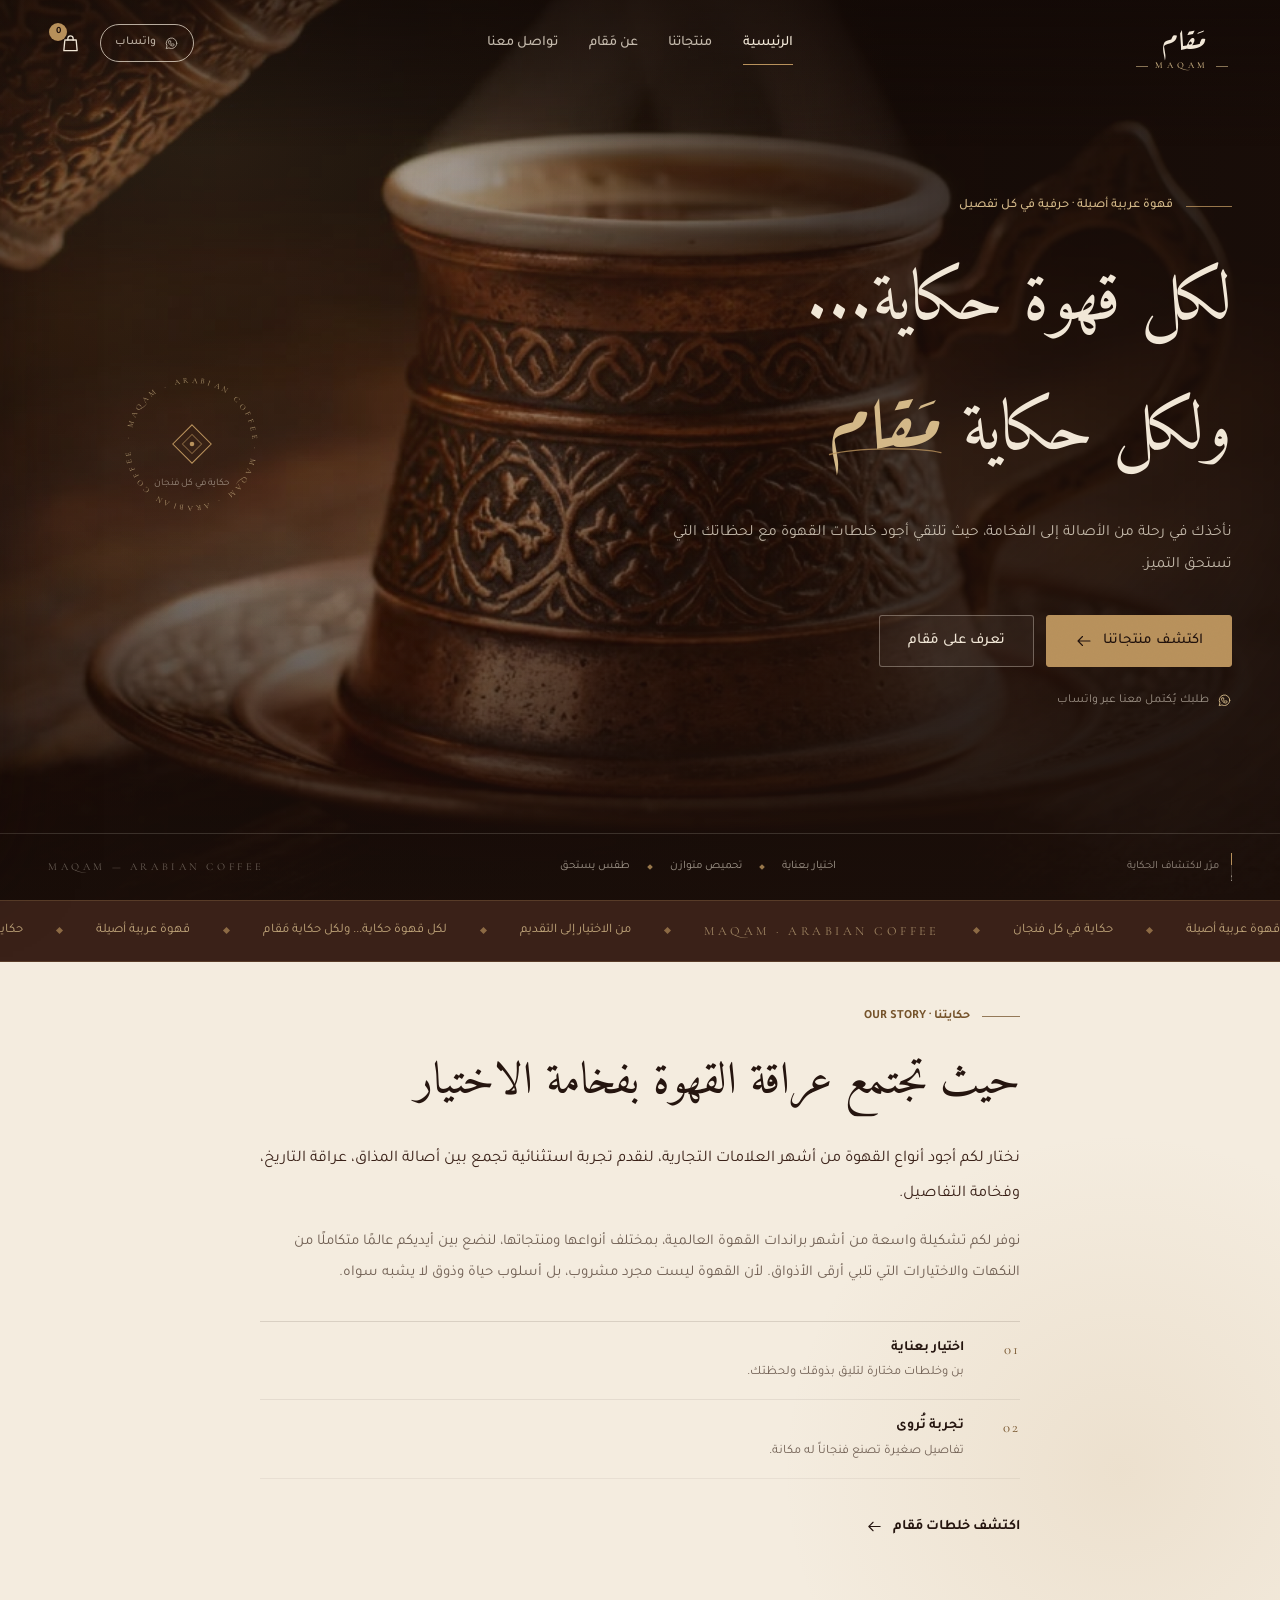
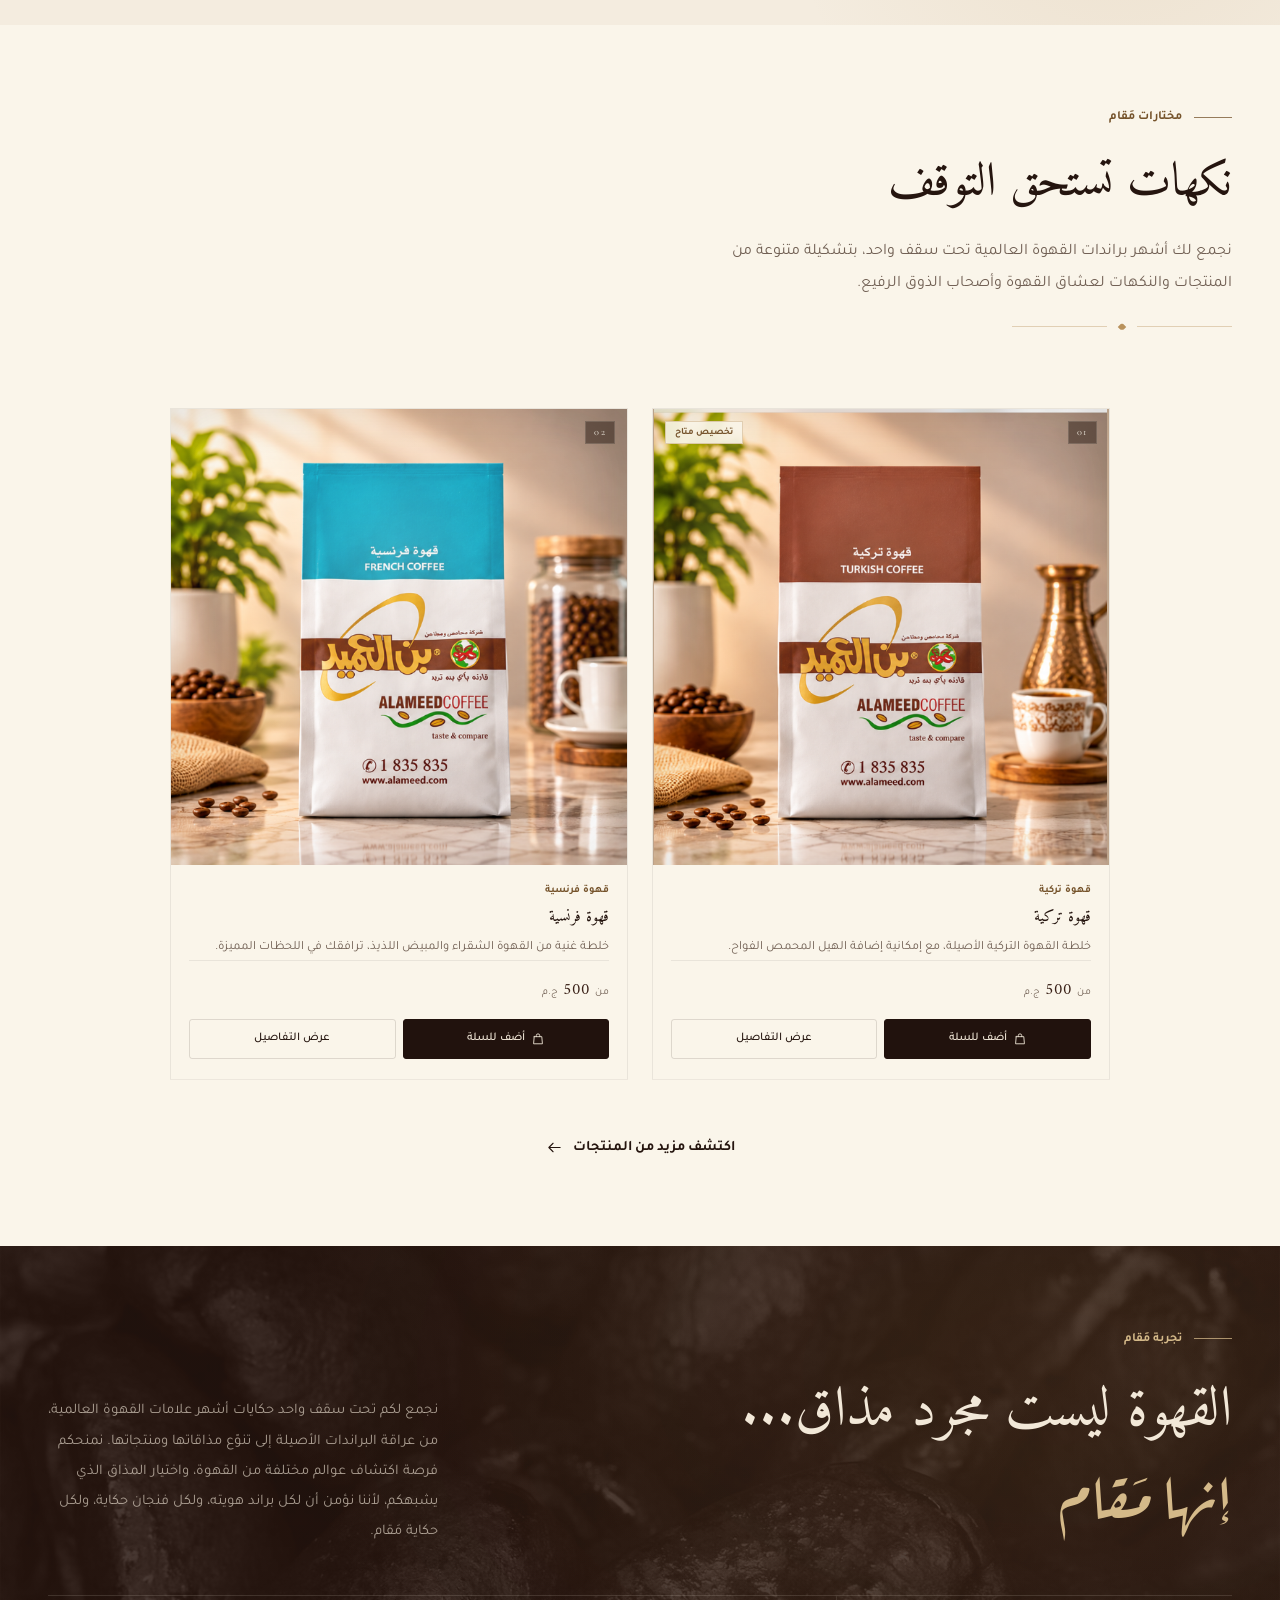
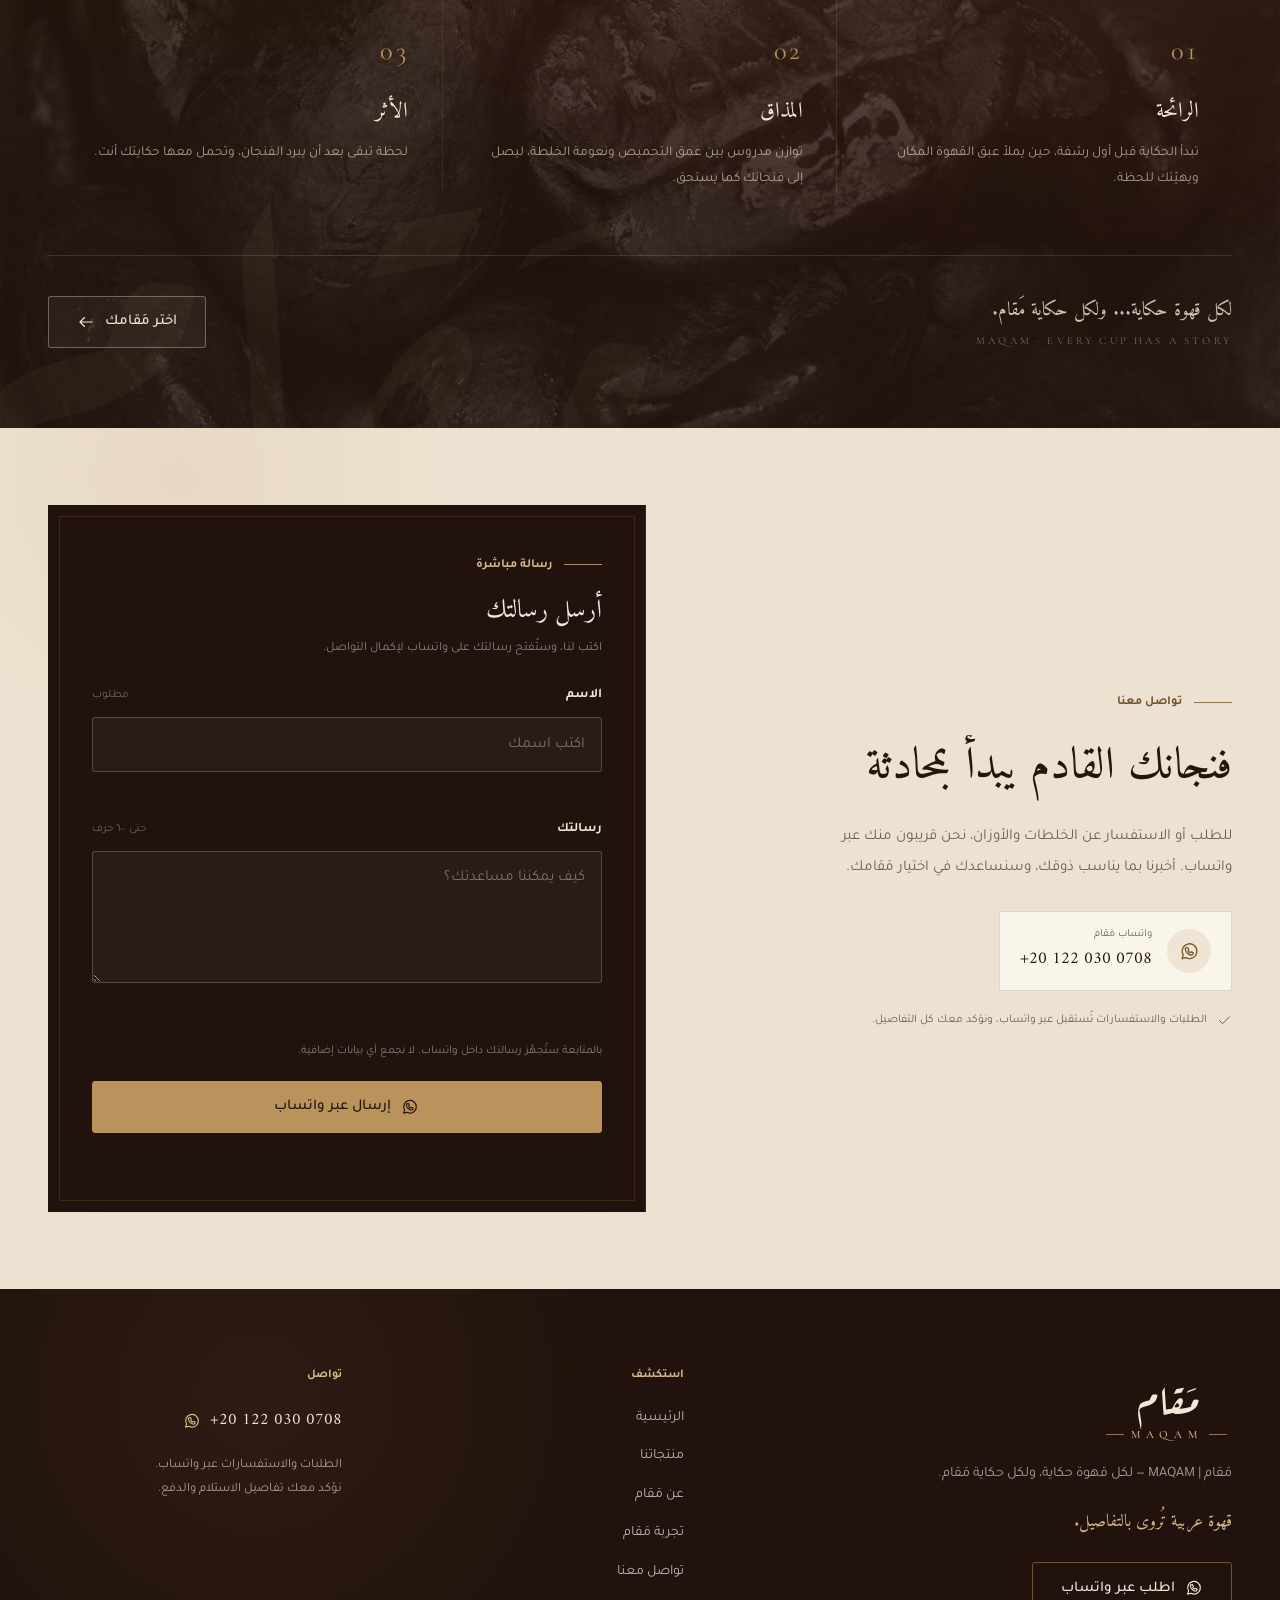
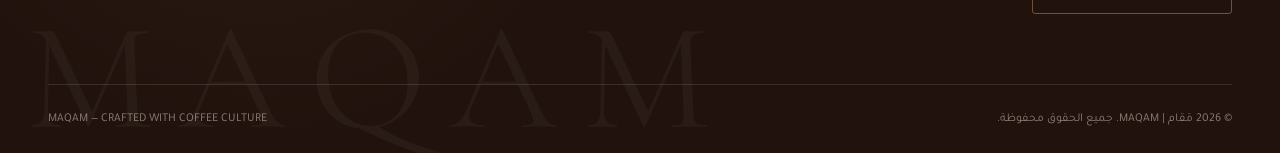
==== commit a1b498eb: "what they changed" ====
--- a/index.html
+++ b/index.html
@@ -4,7 +4,7 @@
   <meta charset="UTF-8">
   <meta name="viewport" content="width=device-width, initial-scale=1">
   <meta name="theme-color" content="#21120d">
-  <title>مَقام | MAQAM — قهوة عربية فاخرة</title>
+  <title>مَقام لبلبلسلسل| MAQAM — قهوة عربية فاخرة</title>
   <meta name="description" content="مَقام | MAQAM — لكل قهوة حكاية، ولكل حكاية مَقام. خلطات قهوة عربية مختارة بعناية: تركية، فرنسية، عربية ملكية وخلطات خاصة. اطلب عبر واتساب.">
   <meta property="og:title" content="مَقام | MAQAM — قهوة عربية فاخرة">
   <meta property="og:description" content="نأخذك في رحلة من الأصالة إلى الفخامة، حيث تلتقي أجود خلطات القهوة مع لحظاتك التي تستحق التميز.">
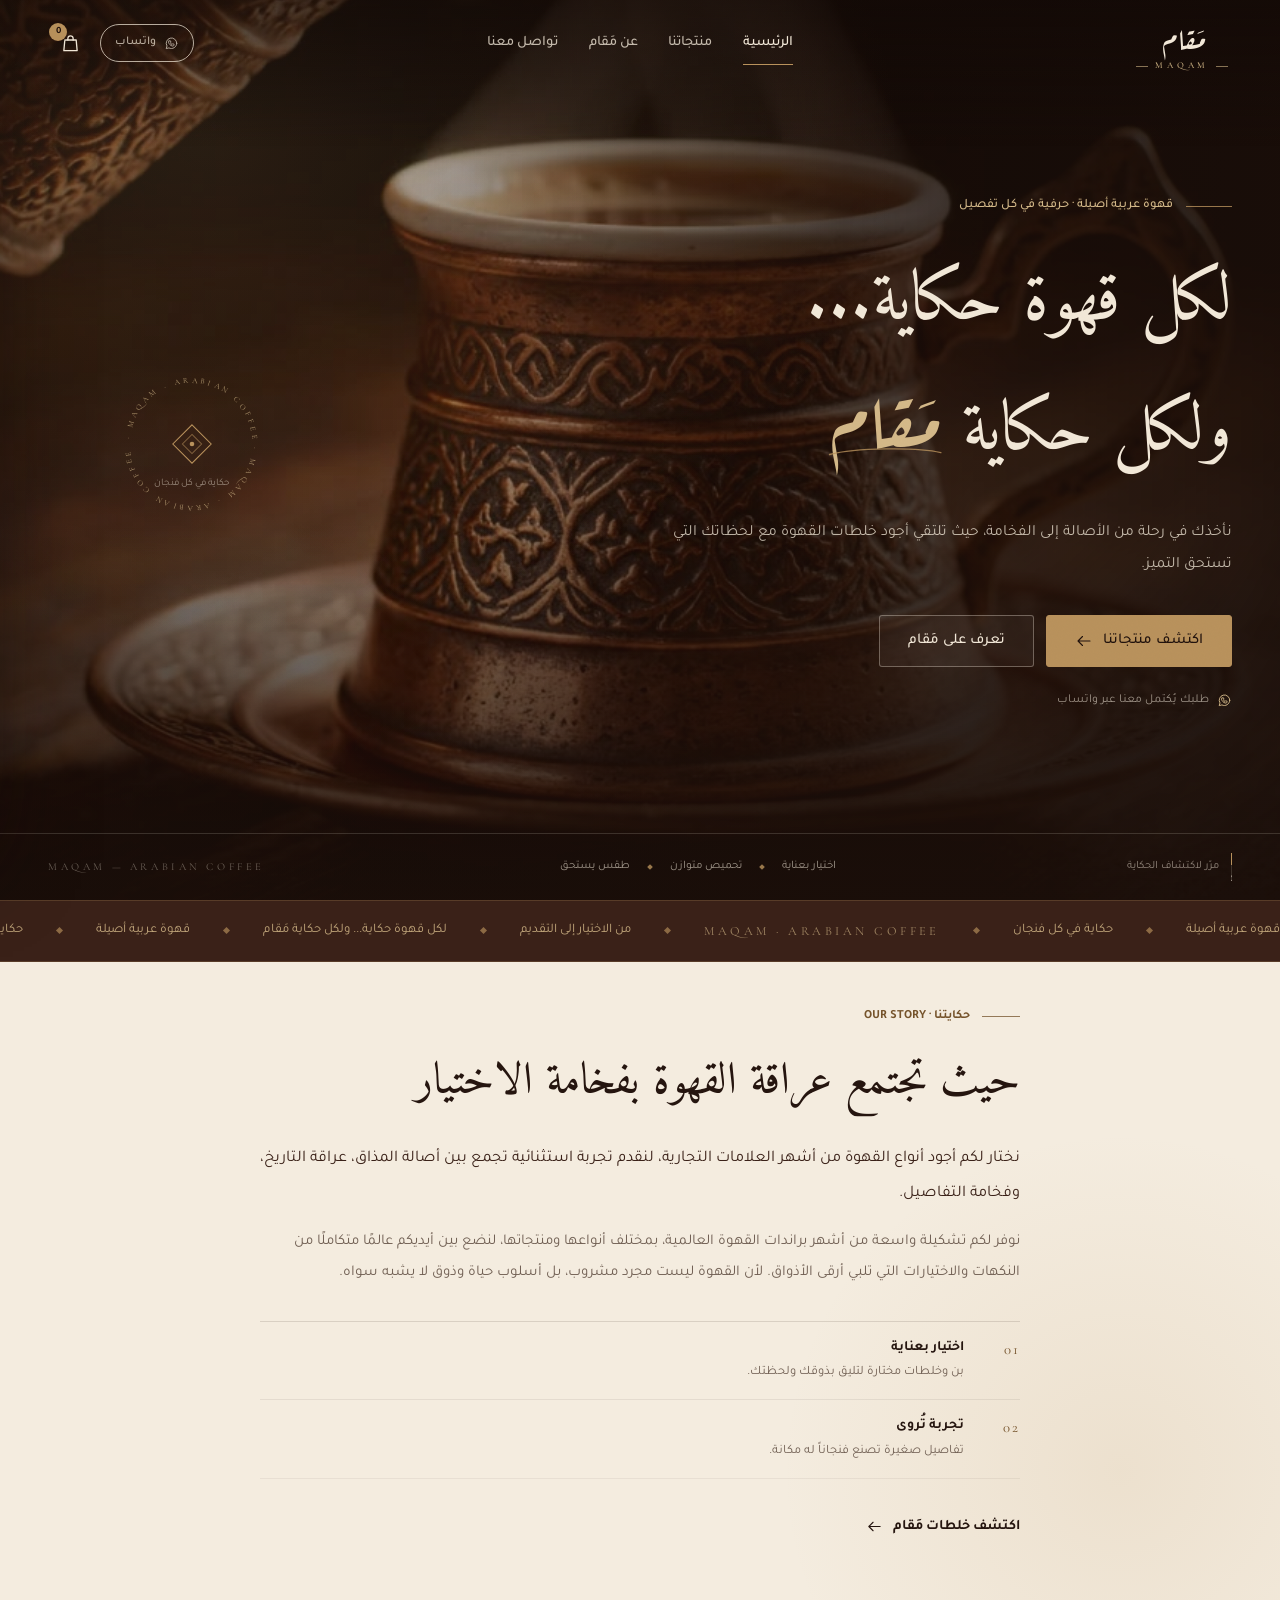
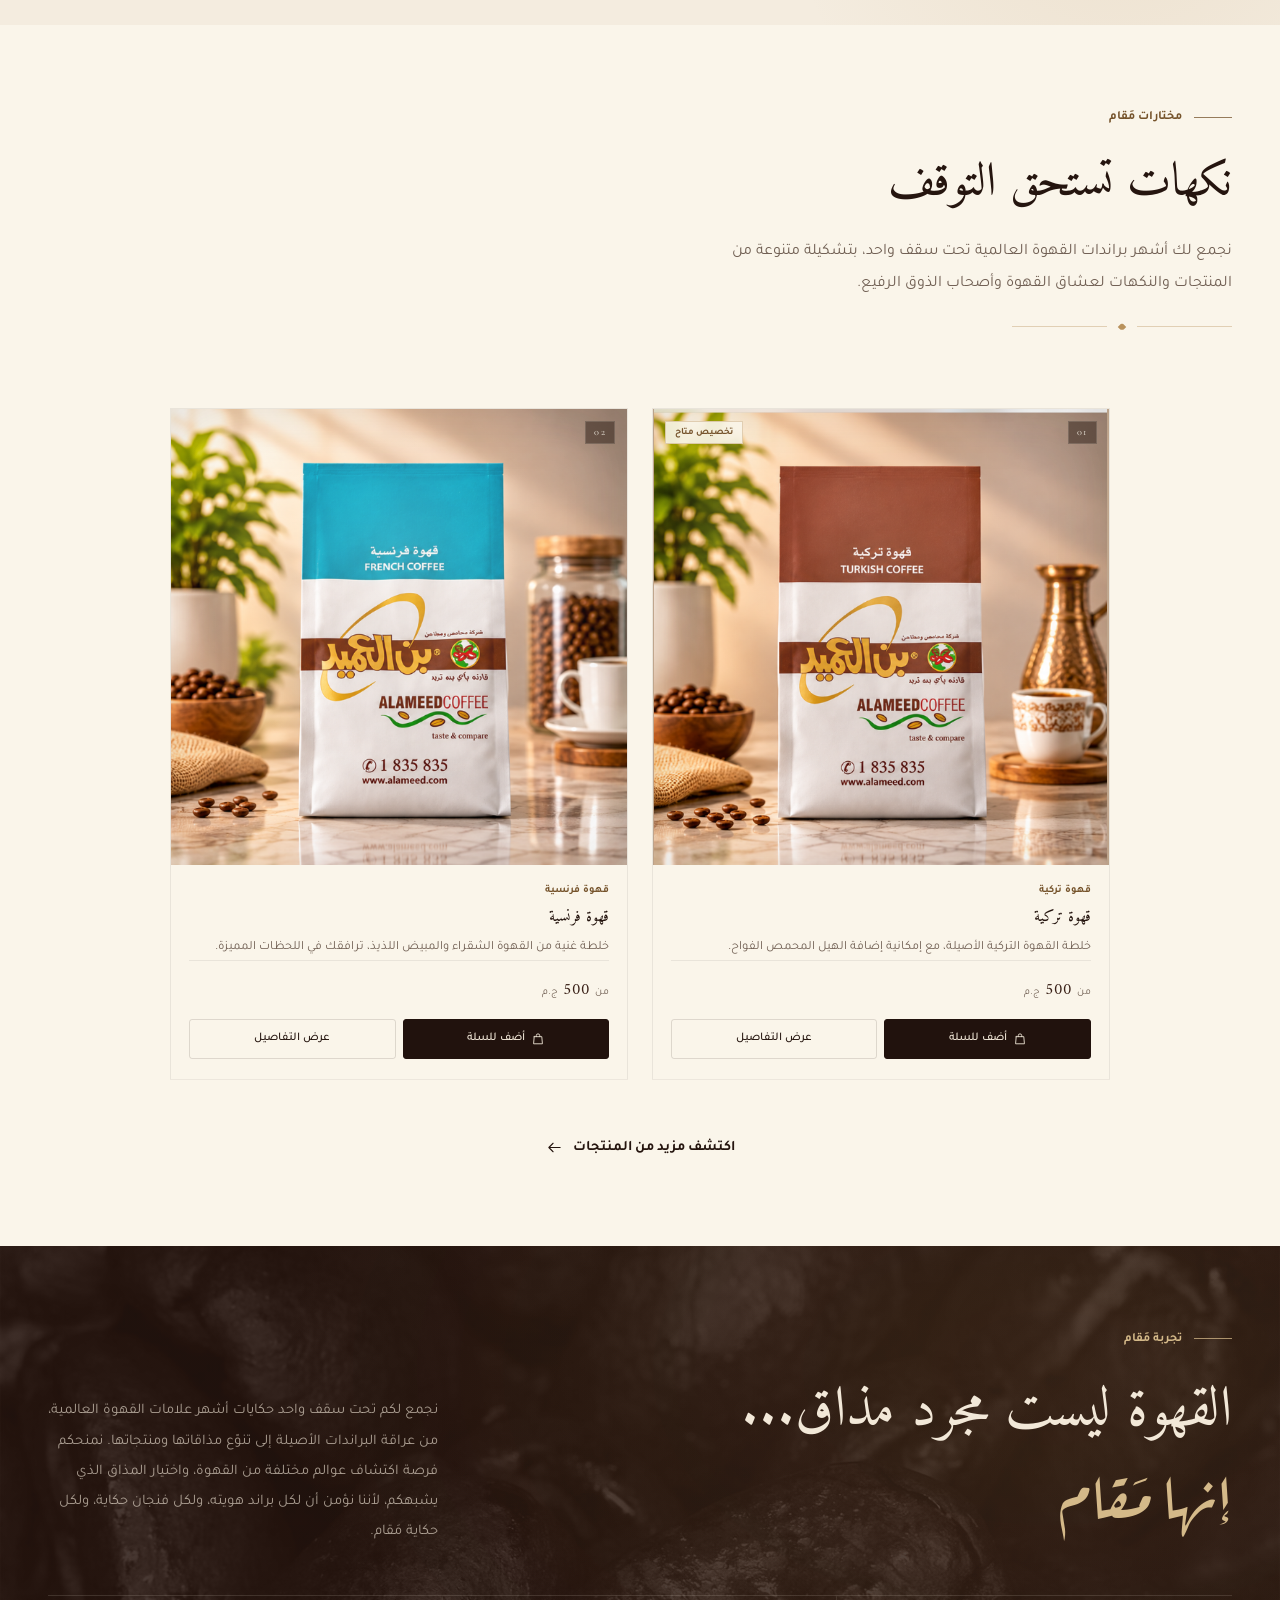
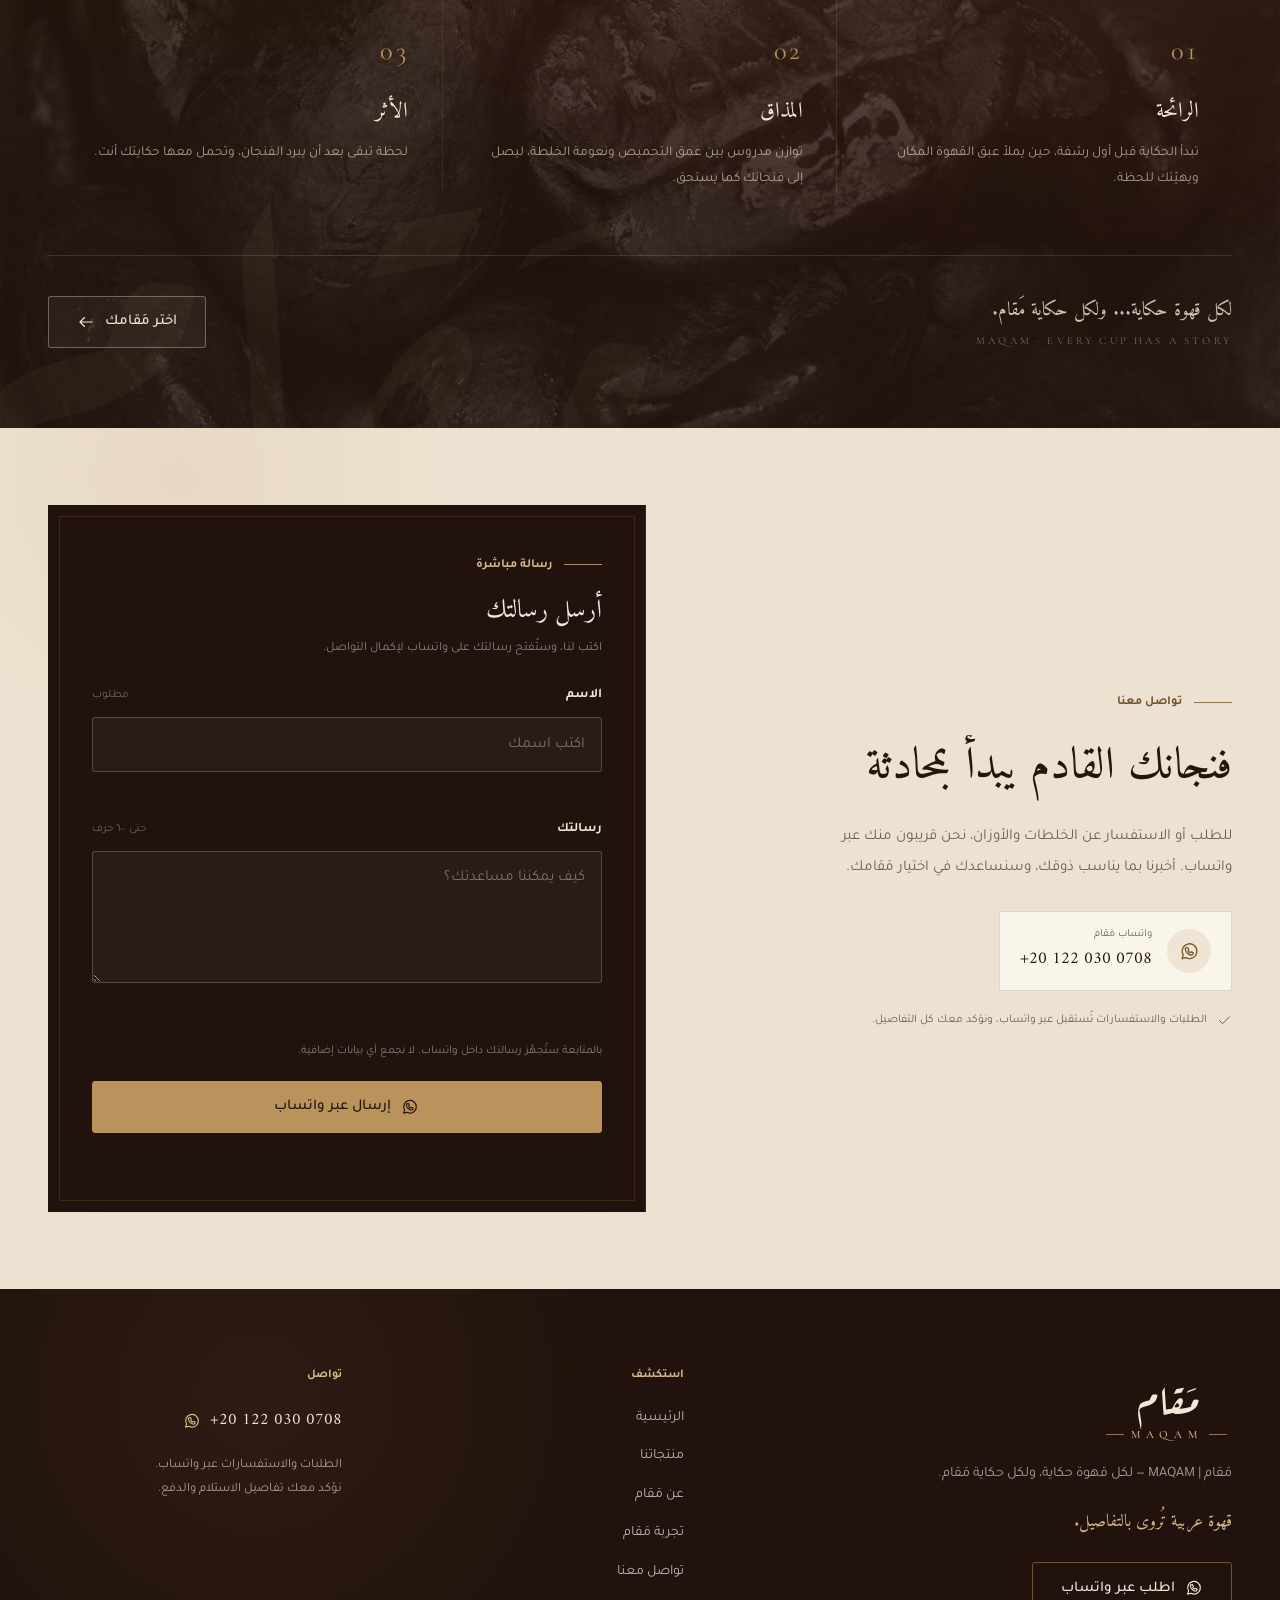
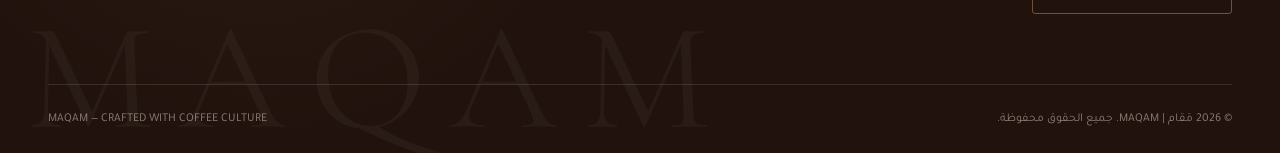
==== commit 6c873624: "what they changed" ====
--- a/index.html
+++ b/index.html
@@ -4,7 +4,7 @@
   <meta charset="UTF-8">
   <meta name="viewport" content="width=device-width, initial-scale=1">
   <meta name="theme-color" content="#21120d">
-  <title>مَقام لبلبلسلسل| MAQAM — قهوة عربية فاخرة</title>
+  <title>مَقام | MAQAM — قهوة عربية فاخرة</title>
   <meta name="description" content="مَقام | MAQAM — لكل قهوة حكاية، ولكل حكاية مَقام. خلطات قهوة عربية مختارة بعناية: تركية، فرنسية، عربية ملكية وخلطات خاصة. اطلب عبر واتساب.">
   <meta property="og:title" content="مَقام | MAQAM — قهوة عربية فاخرة">
   <meta property="og:description" content="نأخذك في رحلة من الأصالة إلى الفخامة، حيث تلتقي أجود خلطات القهوة مع لحظاتك التي تستحق التميز.">
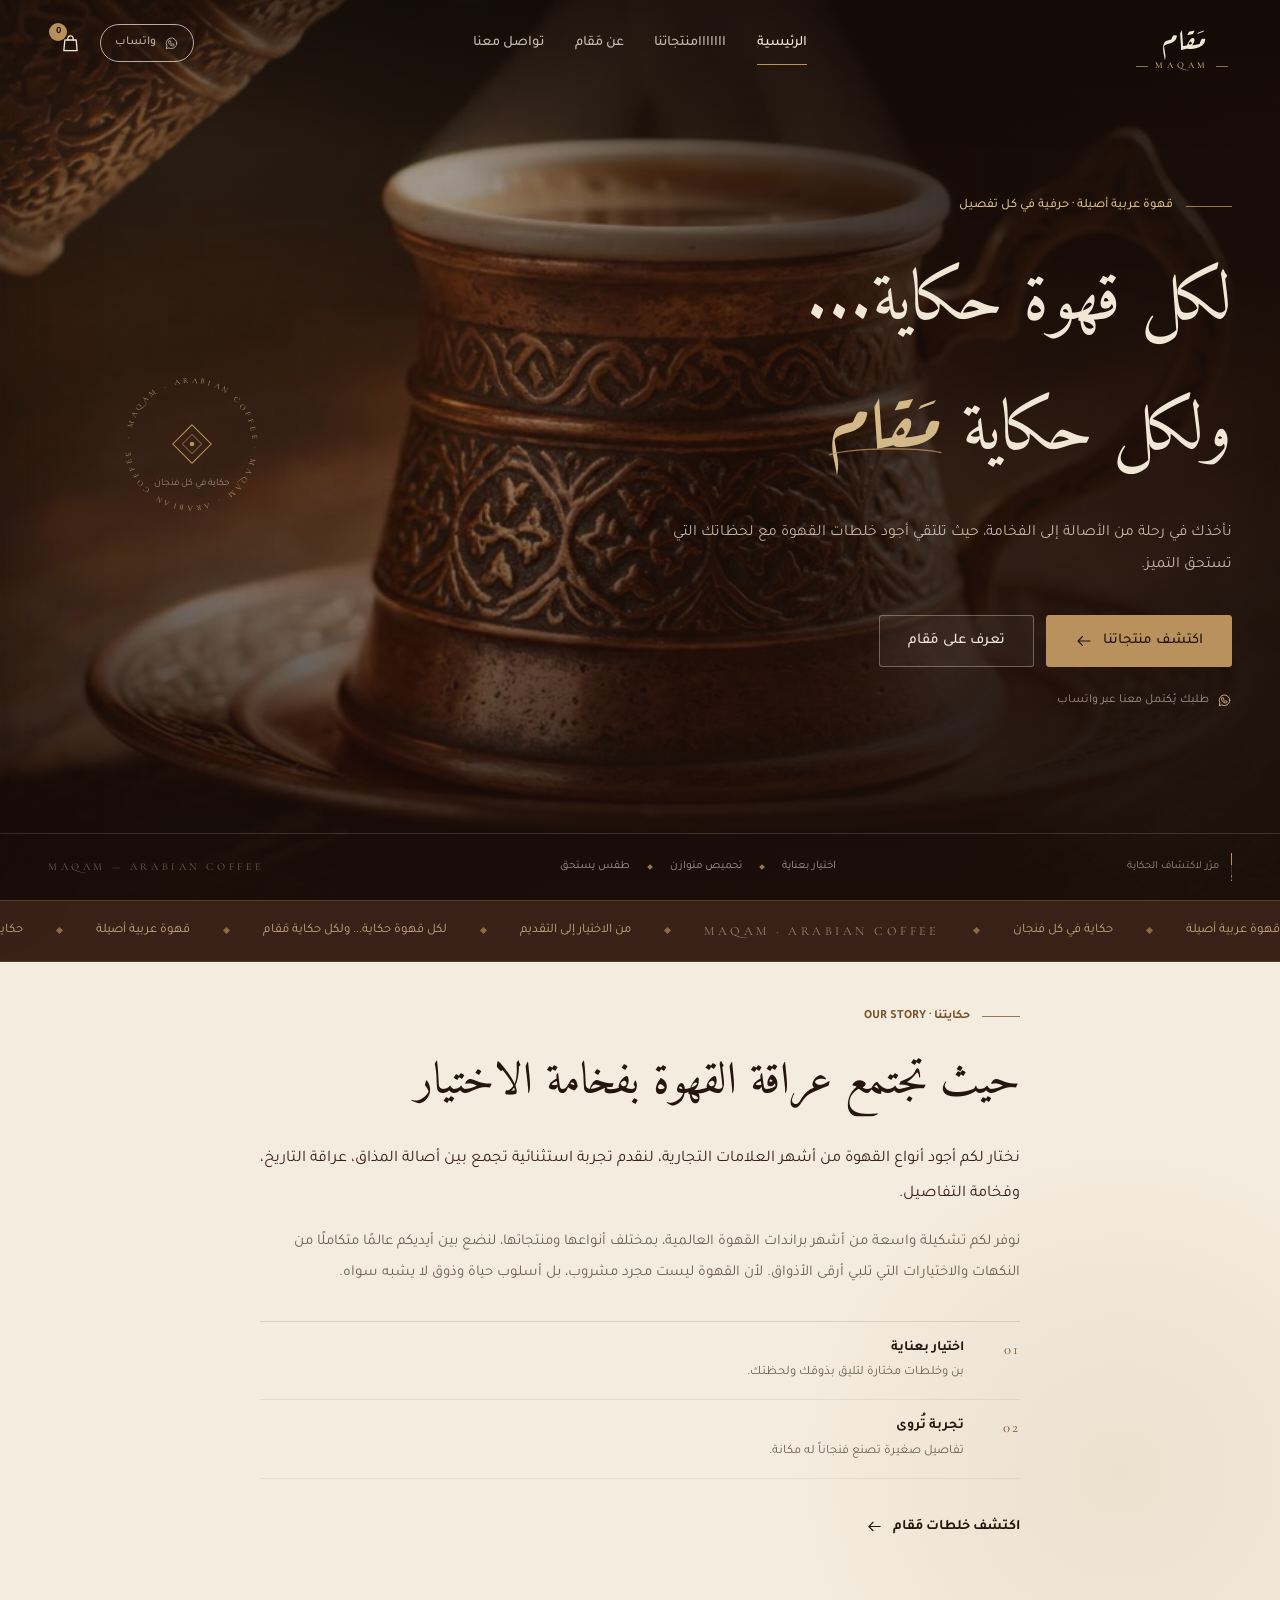
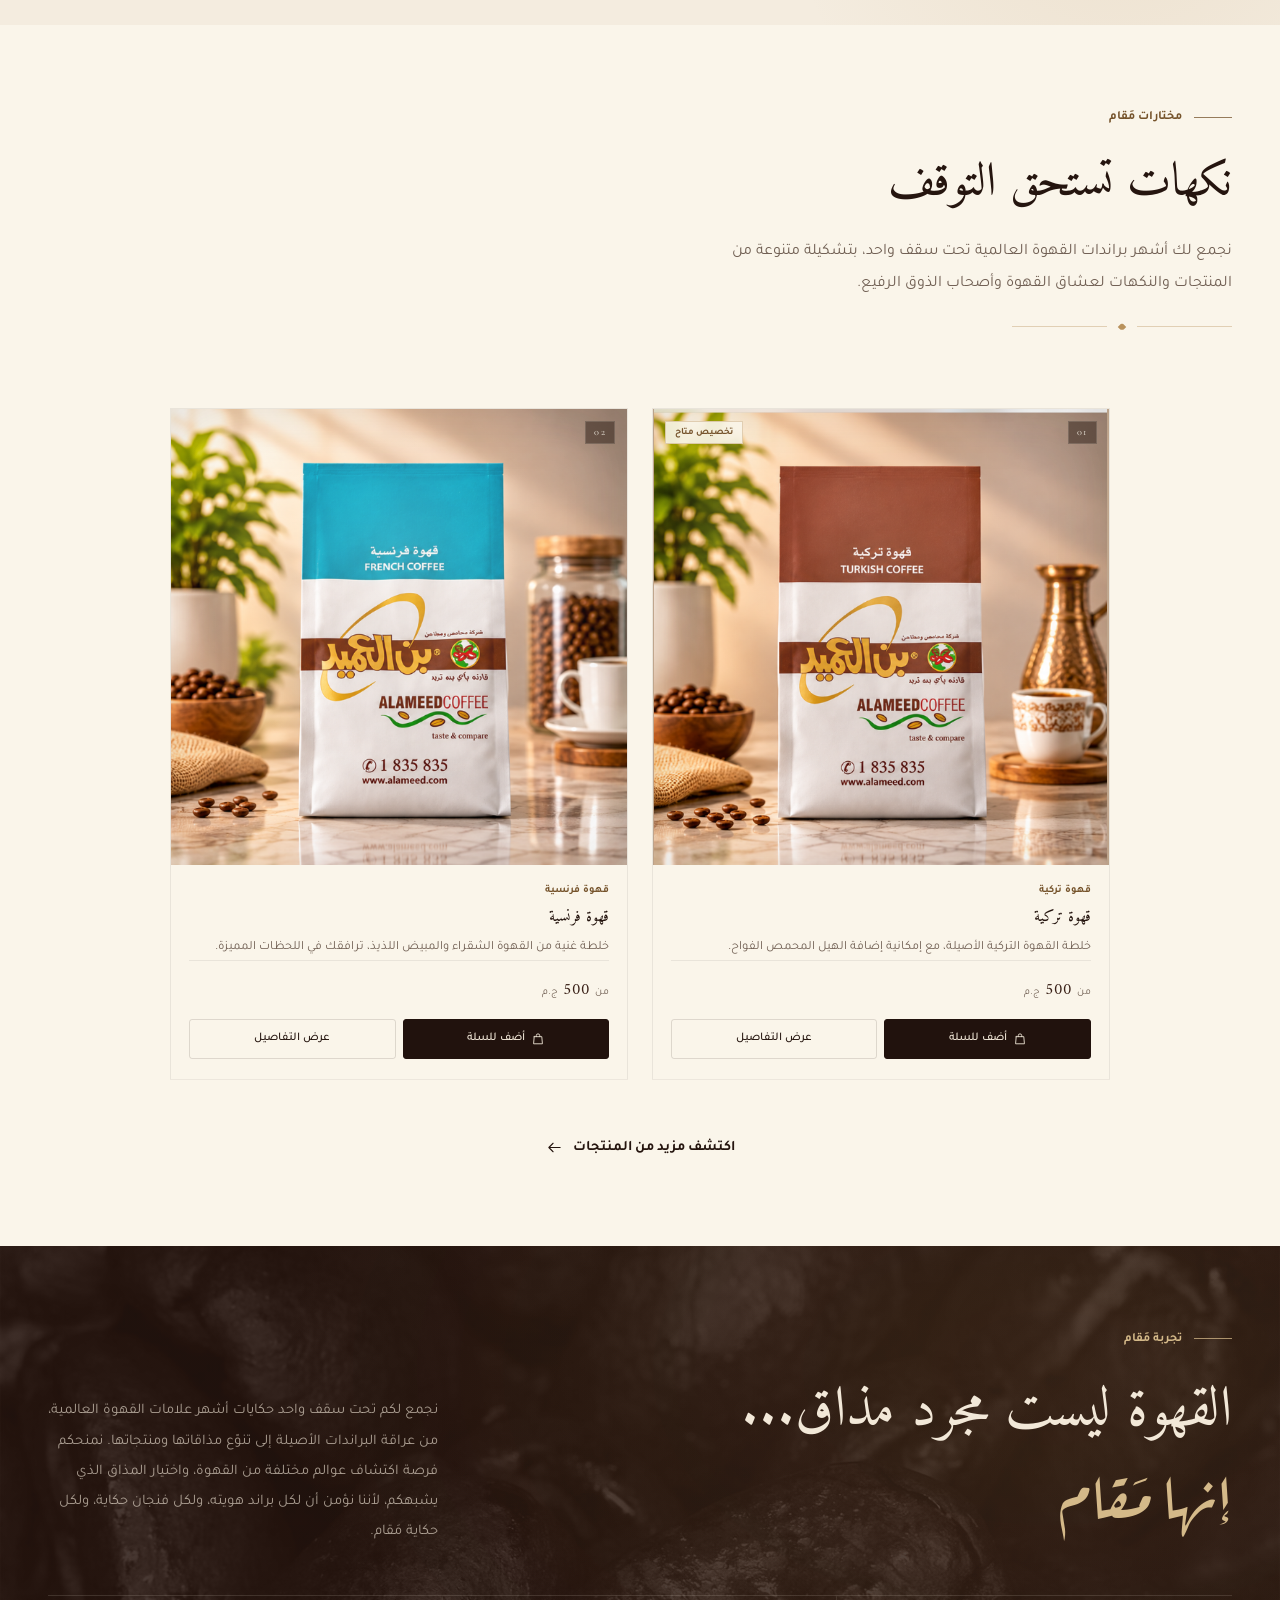
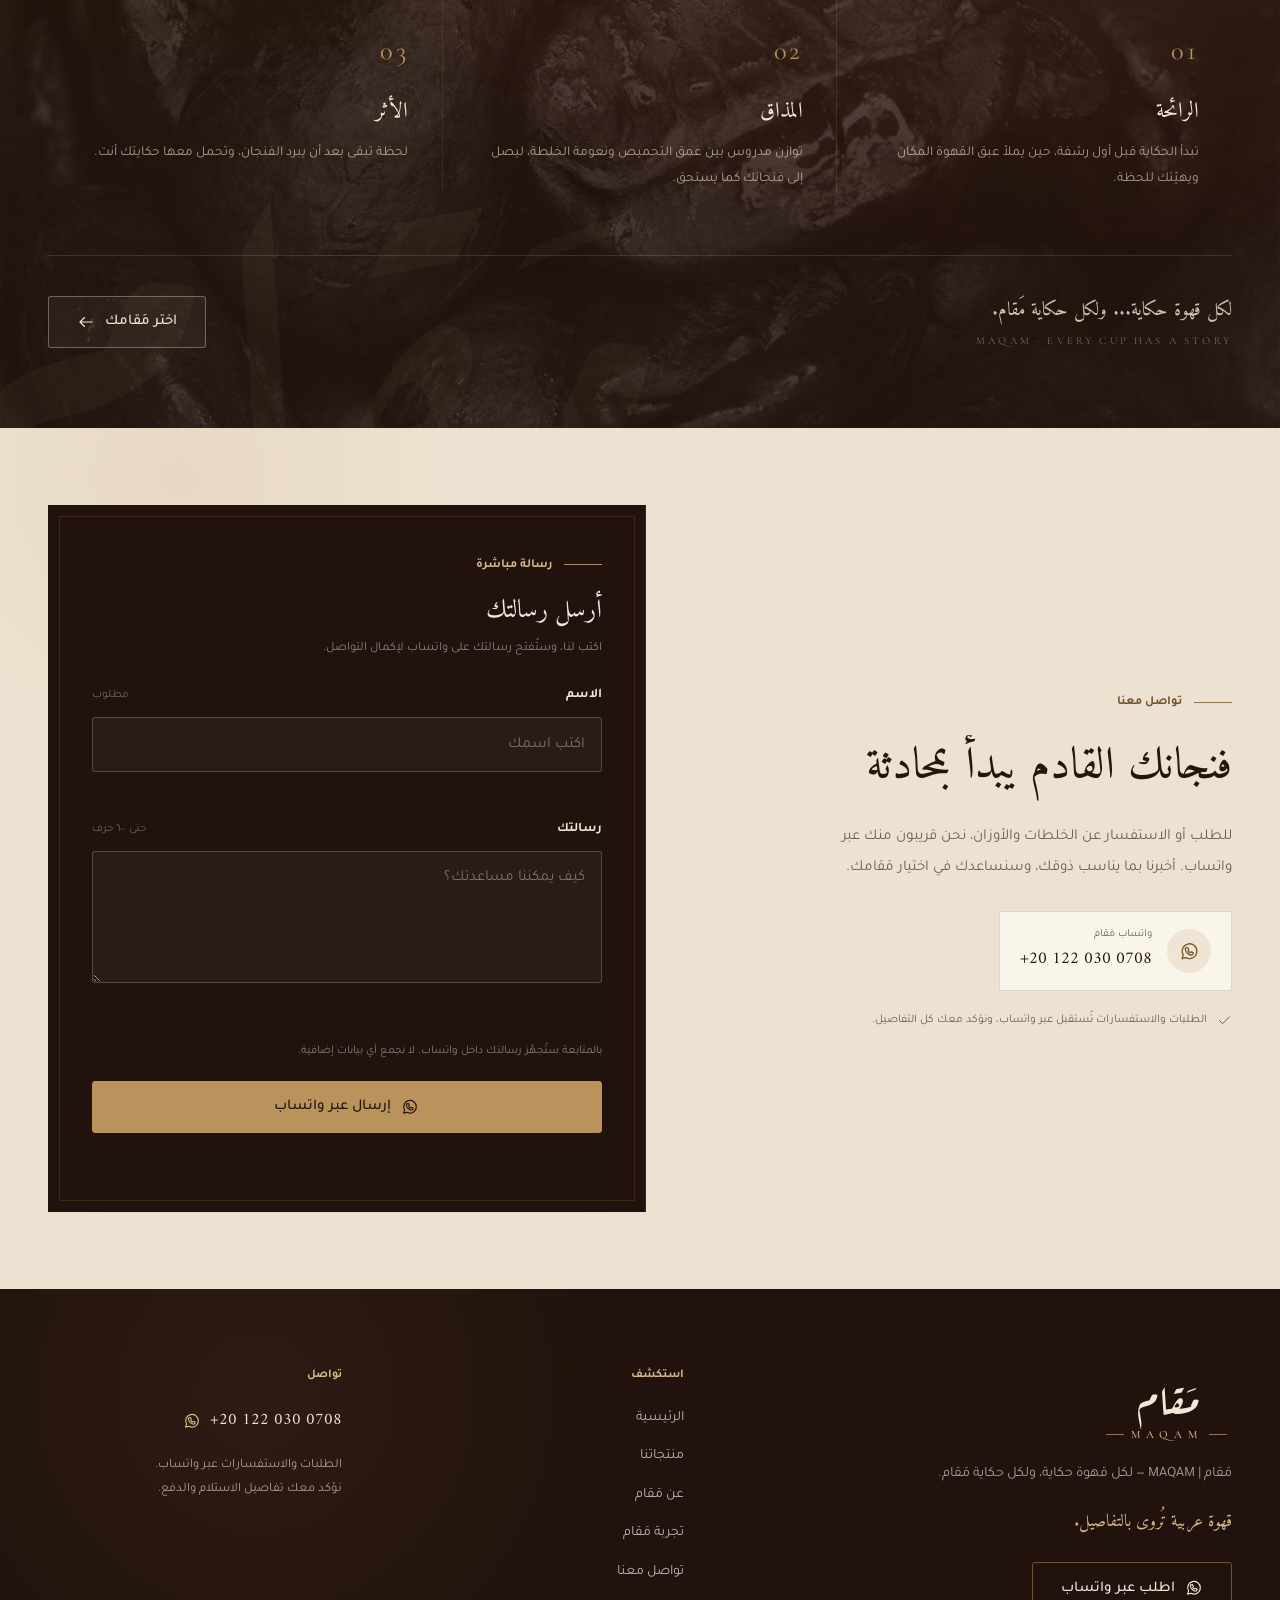
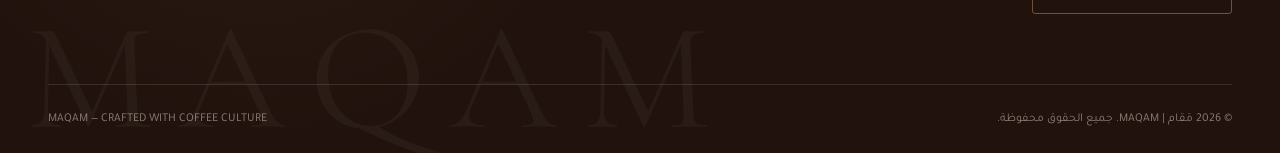
==== commit de91d967: "what they changed" ====
--- a/index.html
+++ b/index.html
@@ -66,7 +66,7 @@
 
       <nav class="nav" aria-label="التنقل الرئيسي">
         <a class="nav__link" href="index.html" aria-current="page">الرئيسية</a>
-        <a class="nav__link" href="products.html">منتجاتنا</a>
+        <a class="nav__link" href="products.html">ااااااامنتجاتنا</a>
         <a class="nav__link" href="#about">عن مَقام</a>
         <a class="nav__link" href="#contact">تواصل معنا</a>
       </nav>
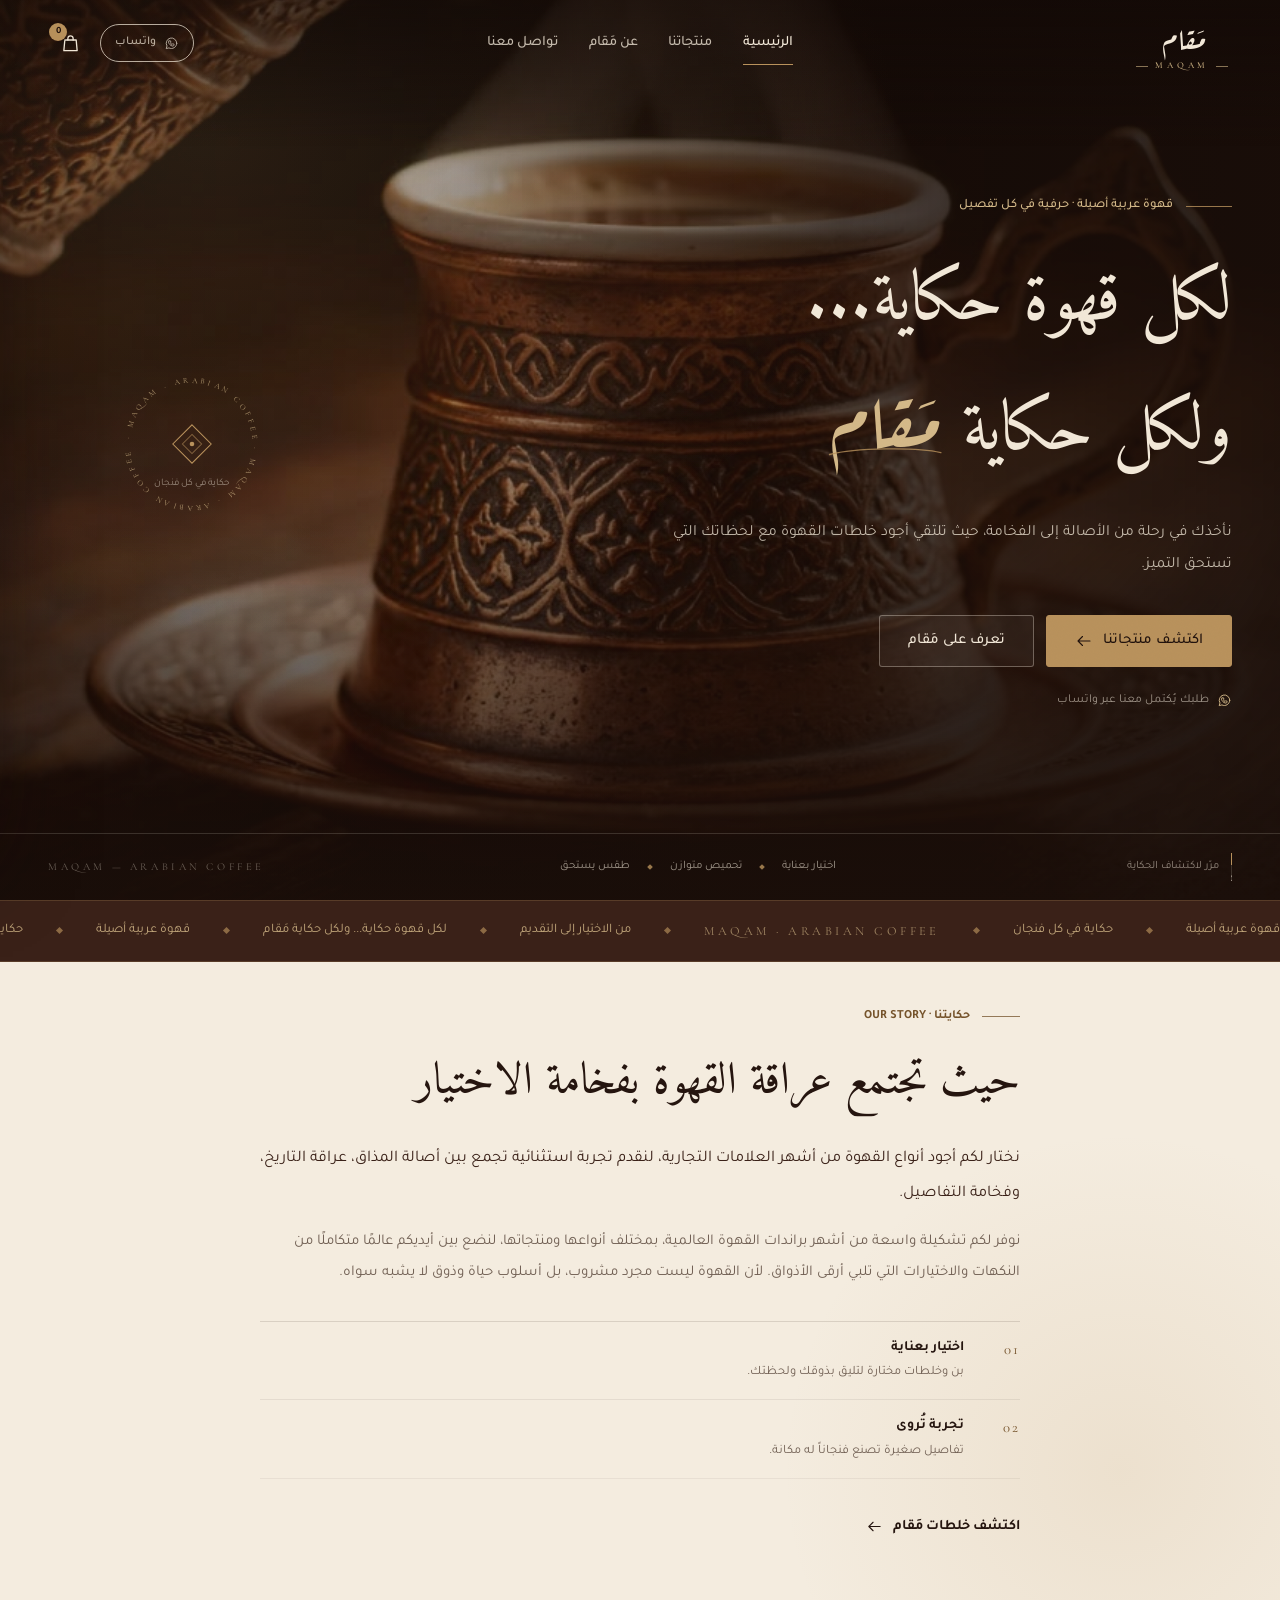
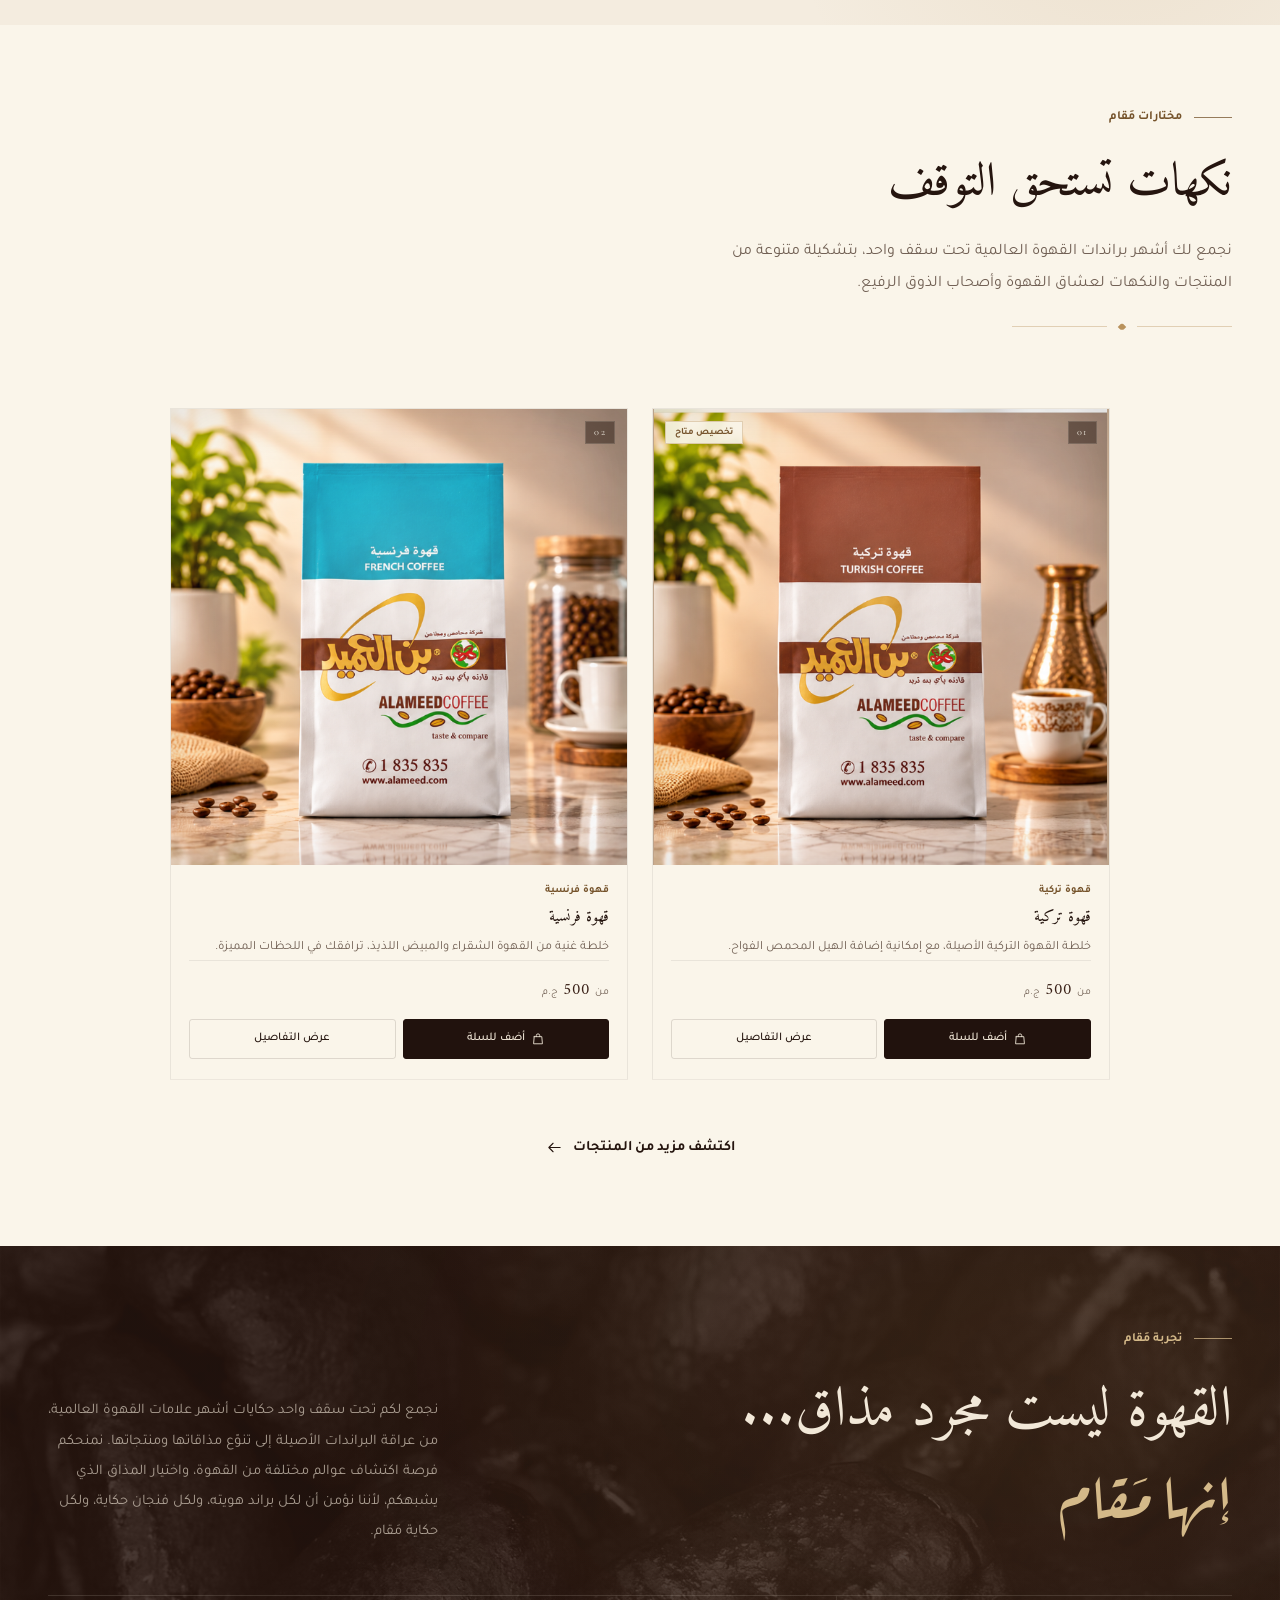
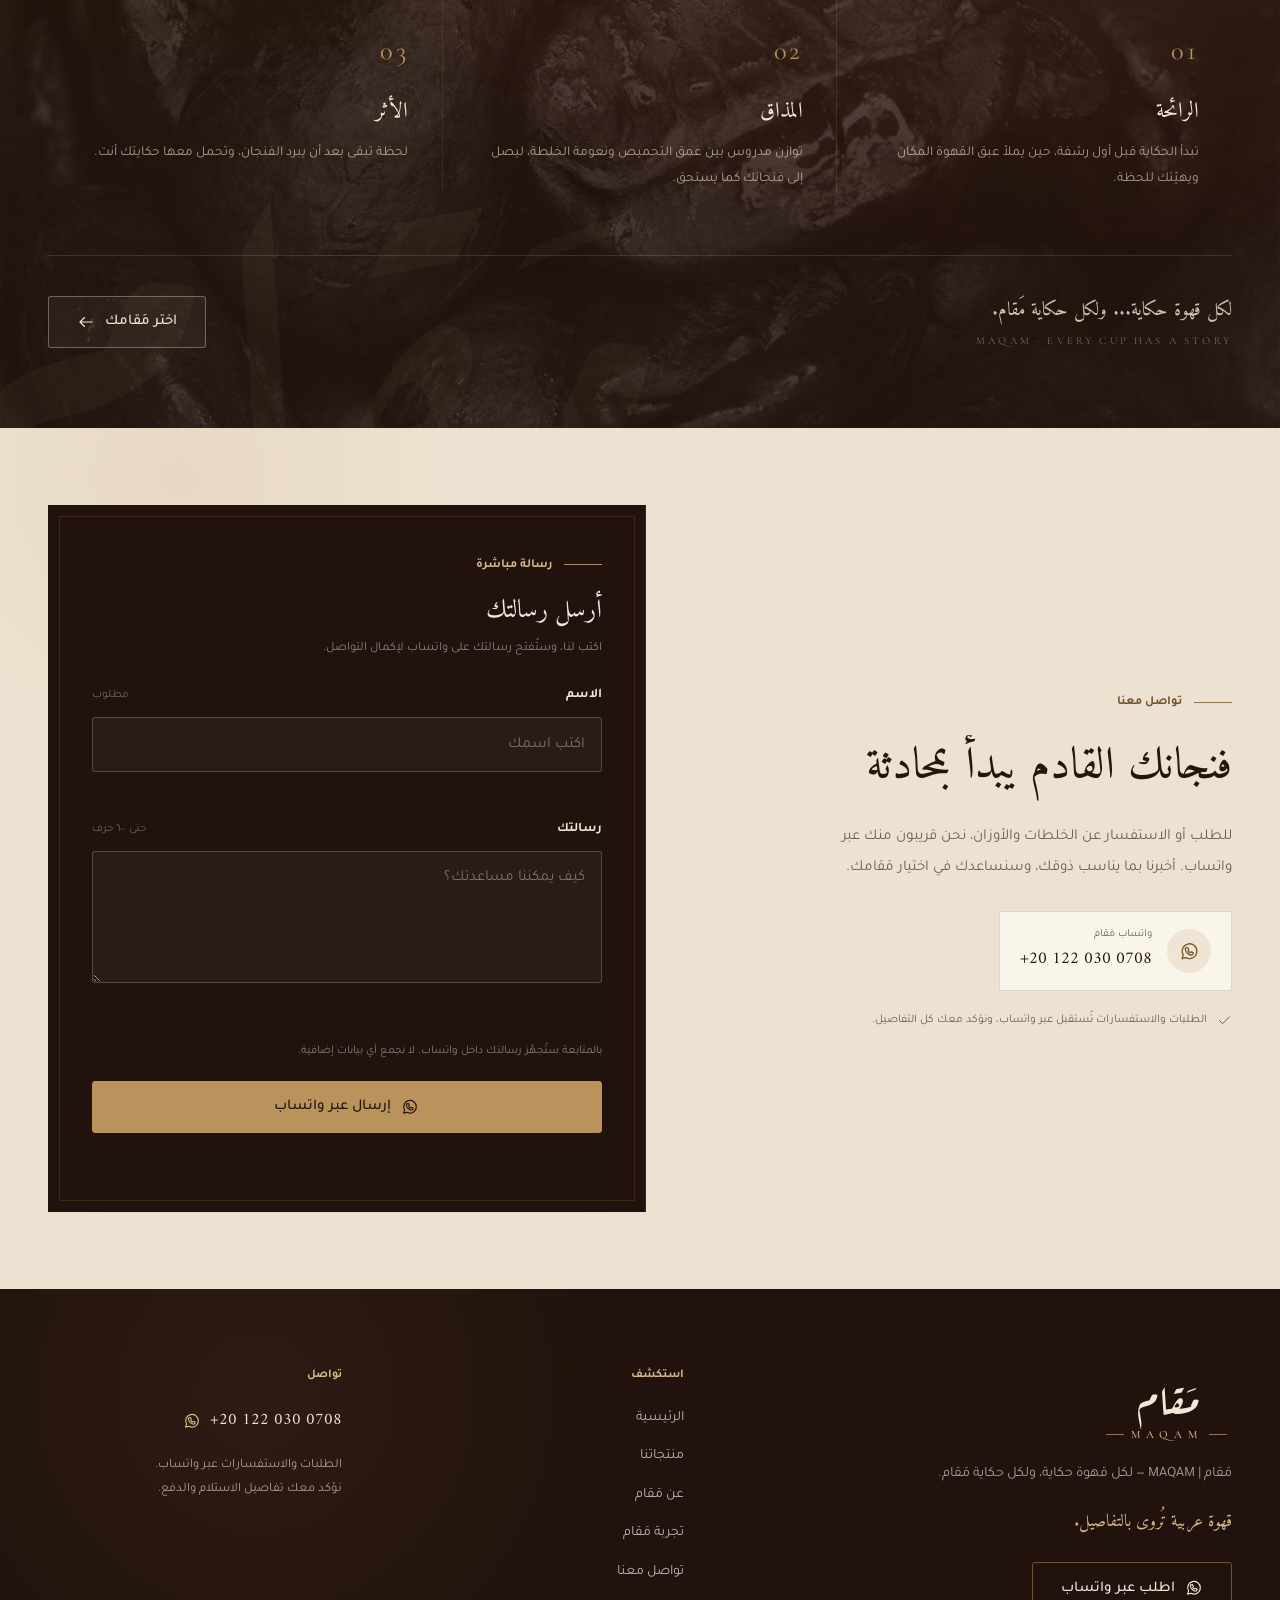
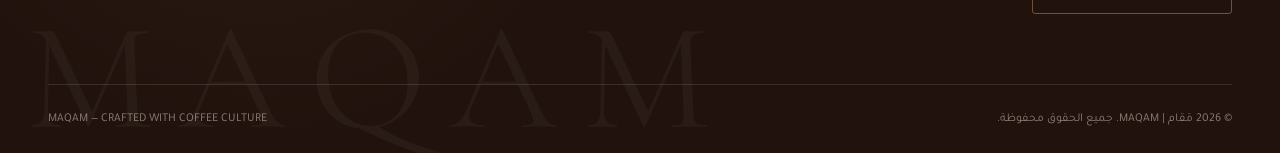
==== commit 2e54167a: "what they changed" ====
--- a/index.html
+++ b/index.html
@@ -66,7 +66,7 @@
 
       <nav class="nav" aria-label="التنقل الرئيسي">
         <a class="nav__link" href="index.html" aria-current="page">الرئيسية</a>
-        <a class="nav__link" href="products.html">ااااااامنتجاتنا</a>
+        <a class="nav__link" href="products.html">منتجاتنا</a>
         <a class="nav__link" href="#about">عن مَقام</a>
         <a class="nav__link" href="#contact">تواصل معنا</a>
       </nav>
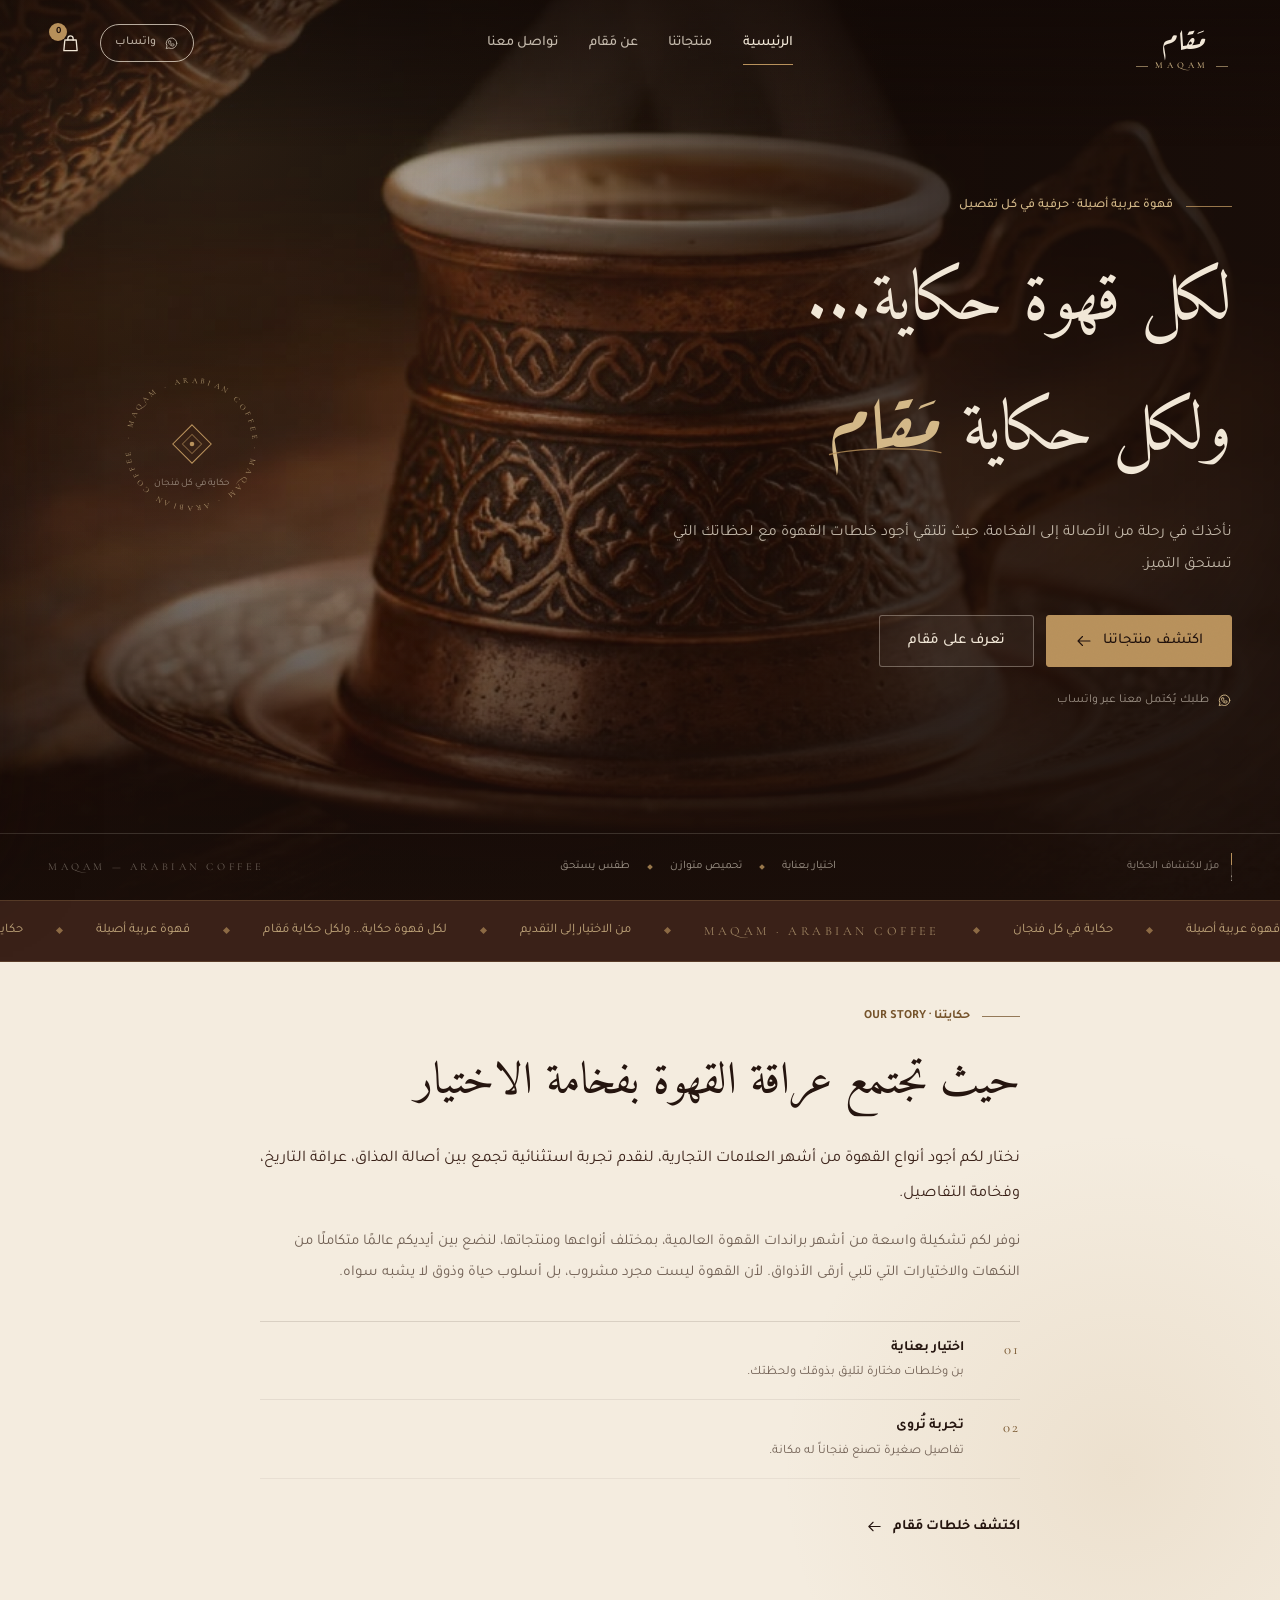
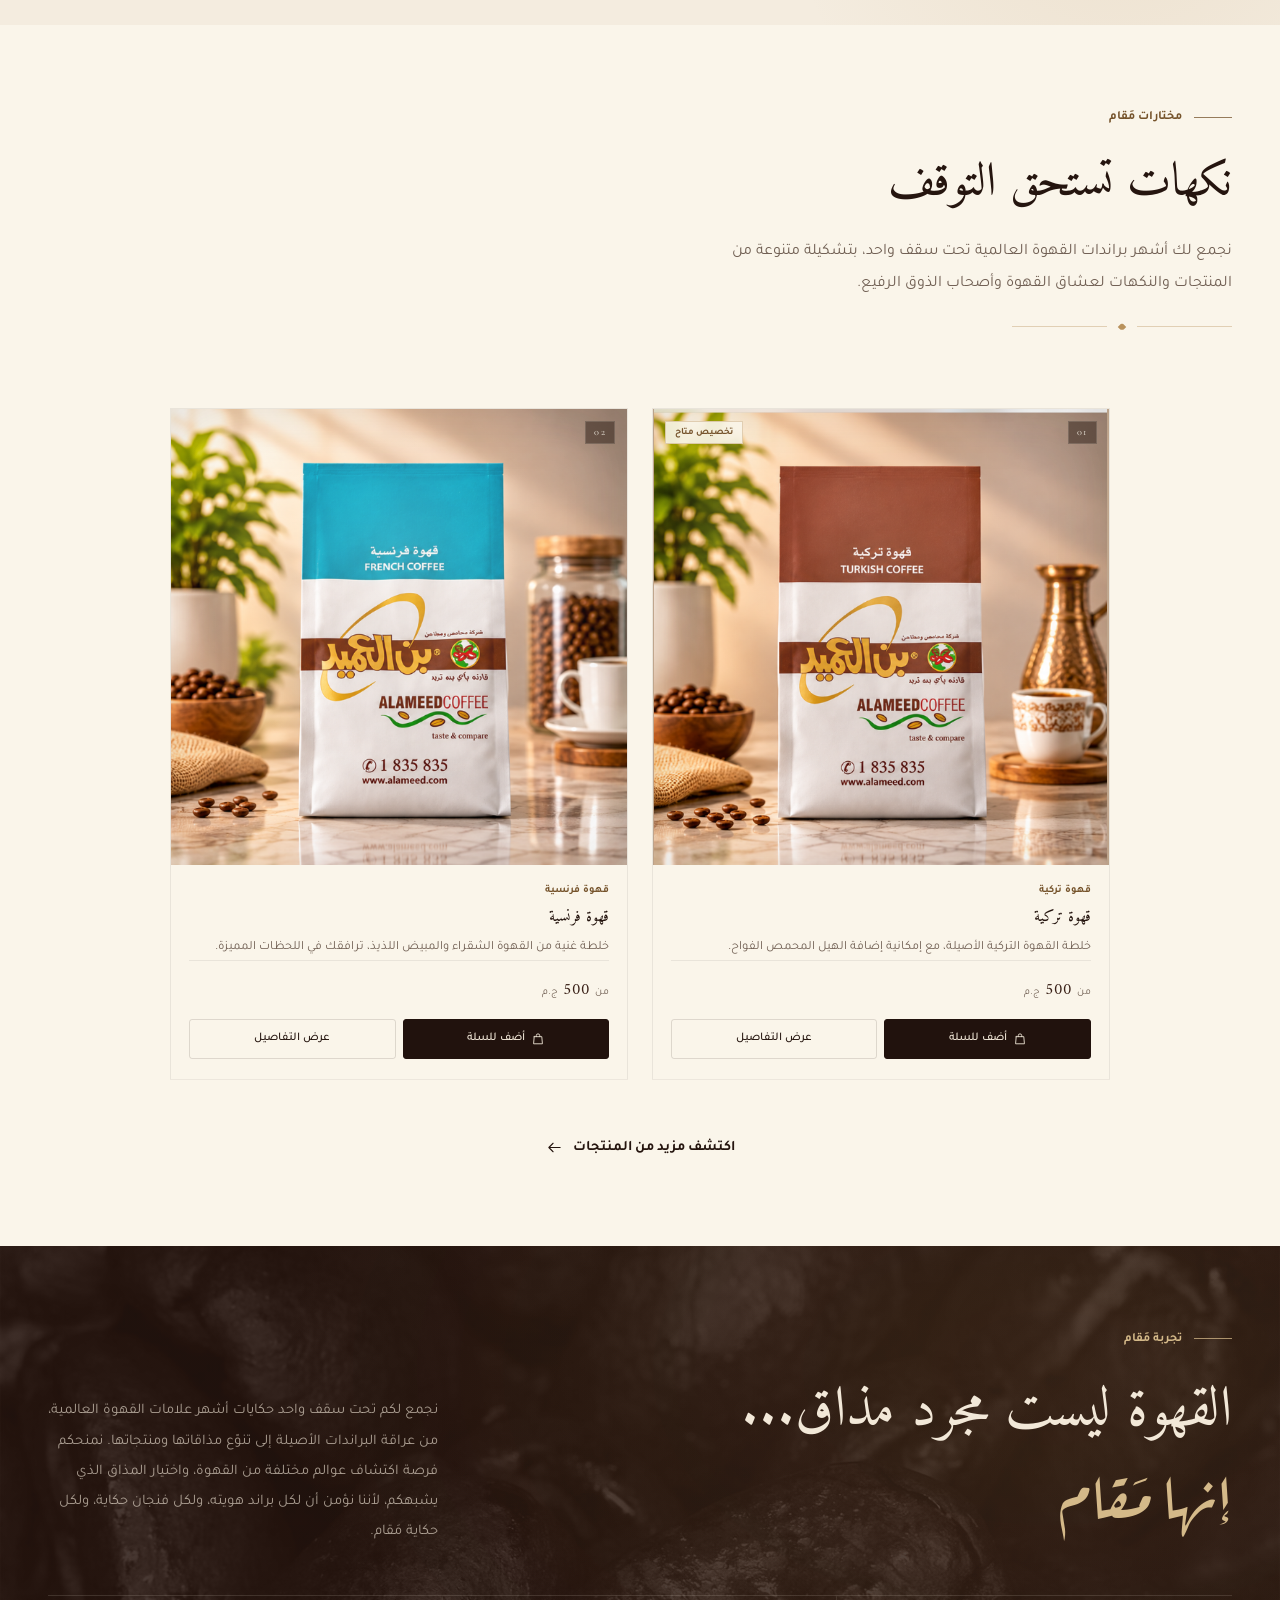
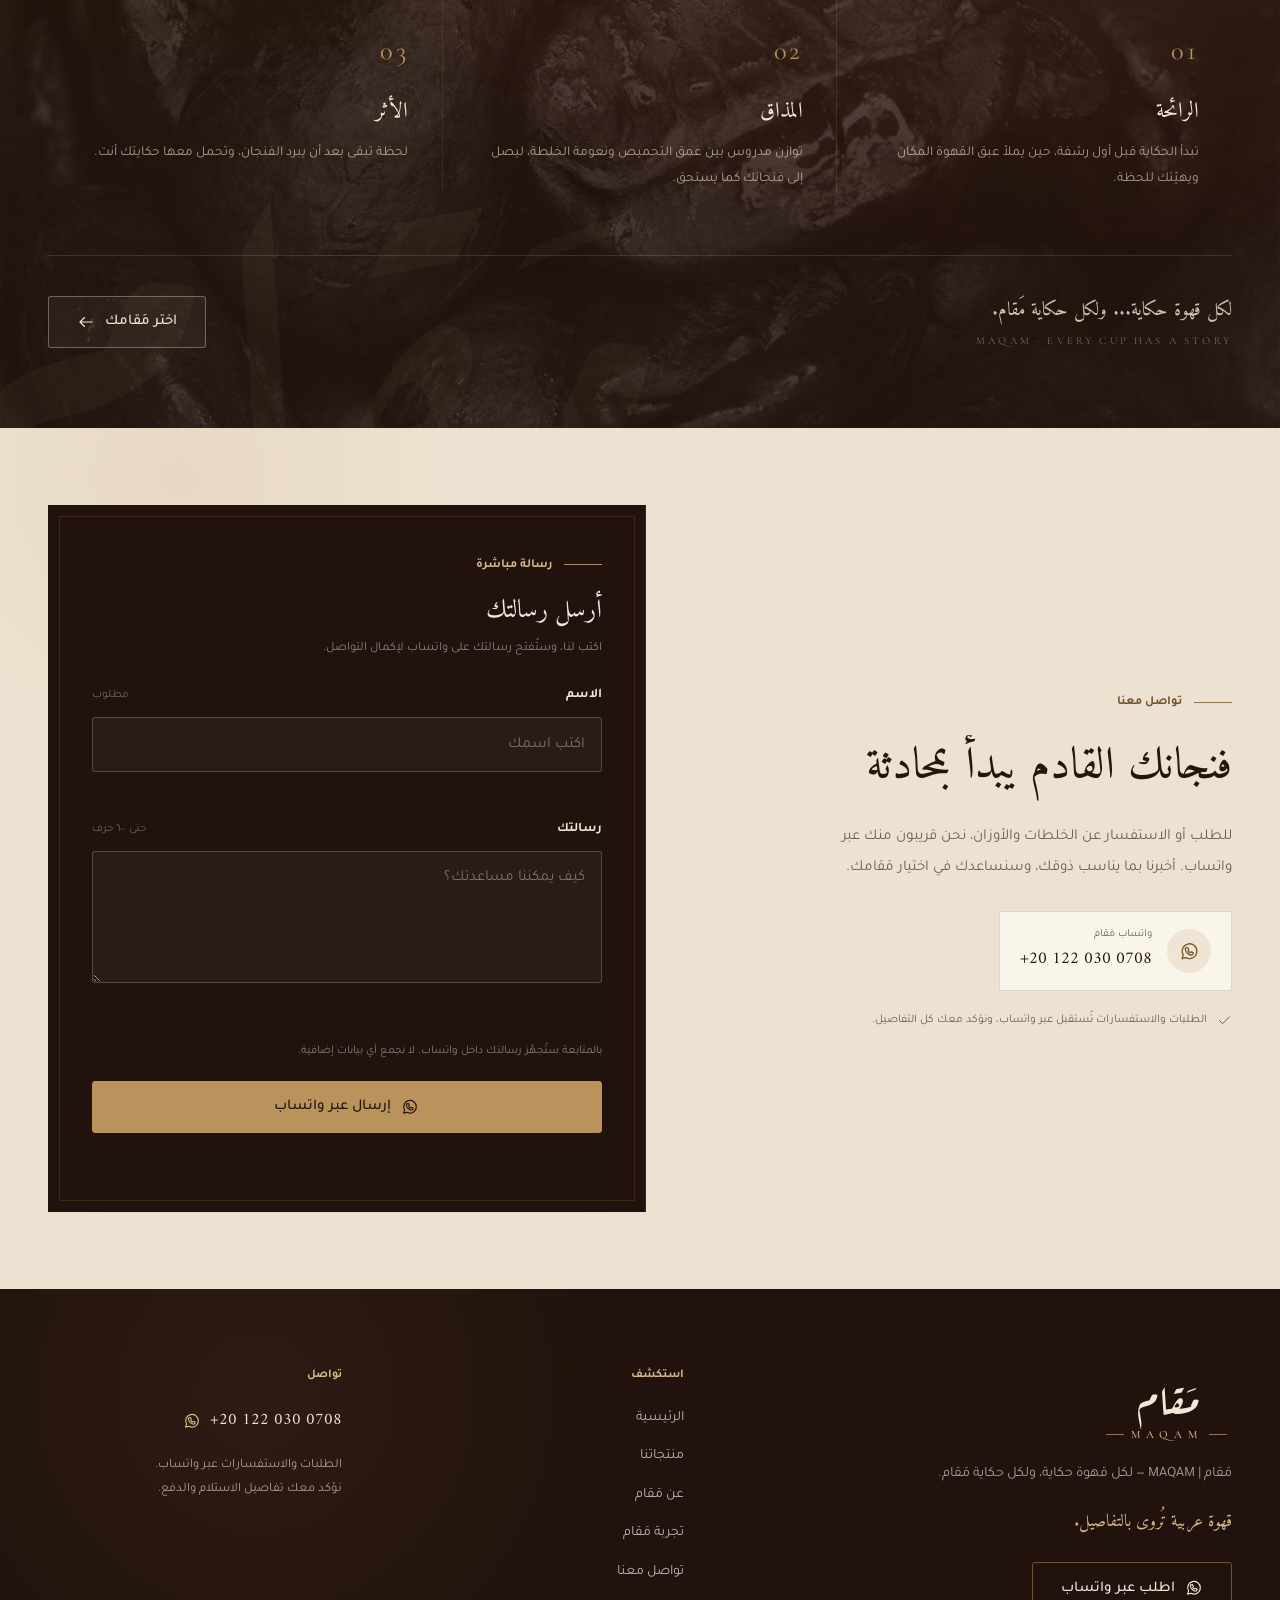
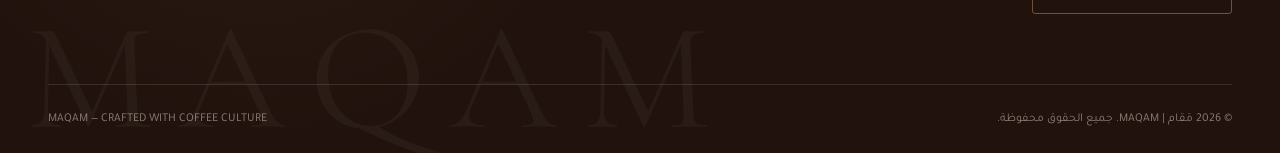
==== commit 764c6a59: "Test automatic deployment" ====
--- a/index.html
+++ b/index.html
@@ -4,7 +4,7 @@
   <meta charset="UTF-8">
   <meta name="viewport" content="width=device-width, initial-scale=1">
   <meta name="theme-color" content="#21120d">
-  <title>مَقام | MAQAM — قهوة عربية فاخرة</title>
+  <title>مَقام تيسابتبيس| MAQAM — قهوة عربية فاخرة</title>
   <meta name="description" content="مَقام | MAQAM — لكل قهوة حكاية، ولكل حكاية مَقام. خلطات قهوة عربية مختارة بعناية: تركية، فرنسية، عربية ملكية وخلطات خاصة. اطلب عبر واتساب.">
   <meta property="og:title" content="مَقام | MAQAM — قهوة عربية فاخرة">
   <meta property="og:description" content="نأخذك في رحلة من الأصالة إلى الفخامة، حيث تلتقي أجود خلطات القهوة مع لحظاتك التي تستحق التميز.">
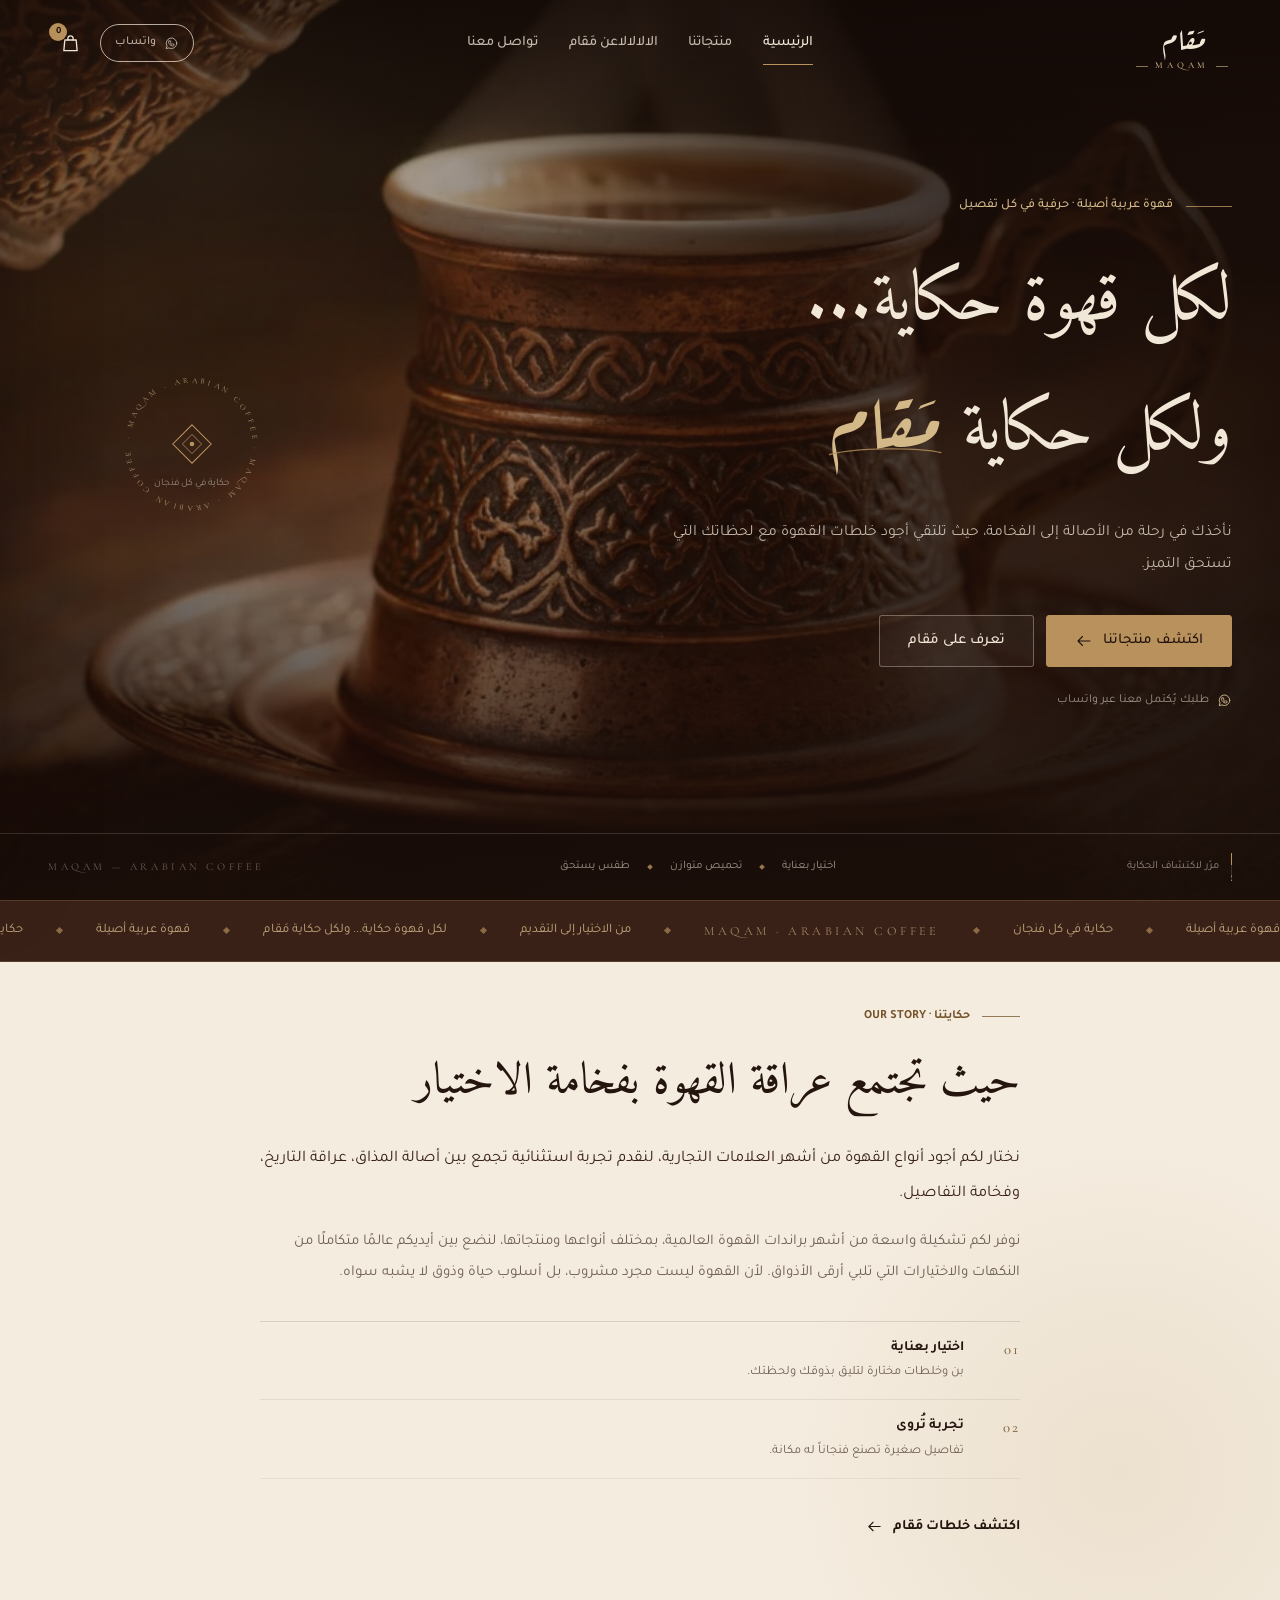
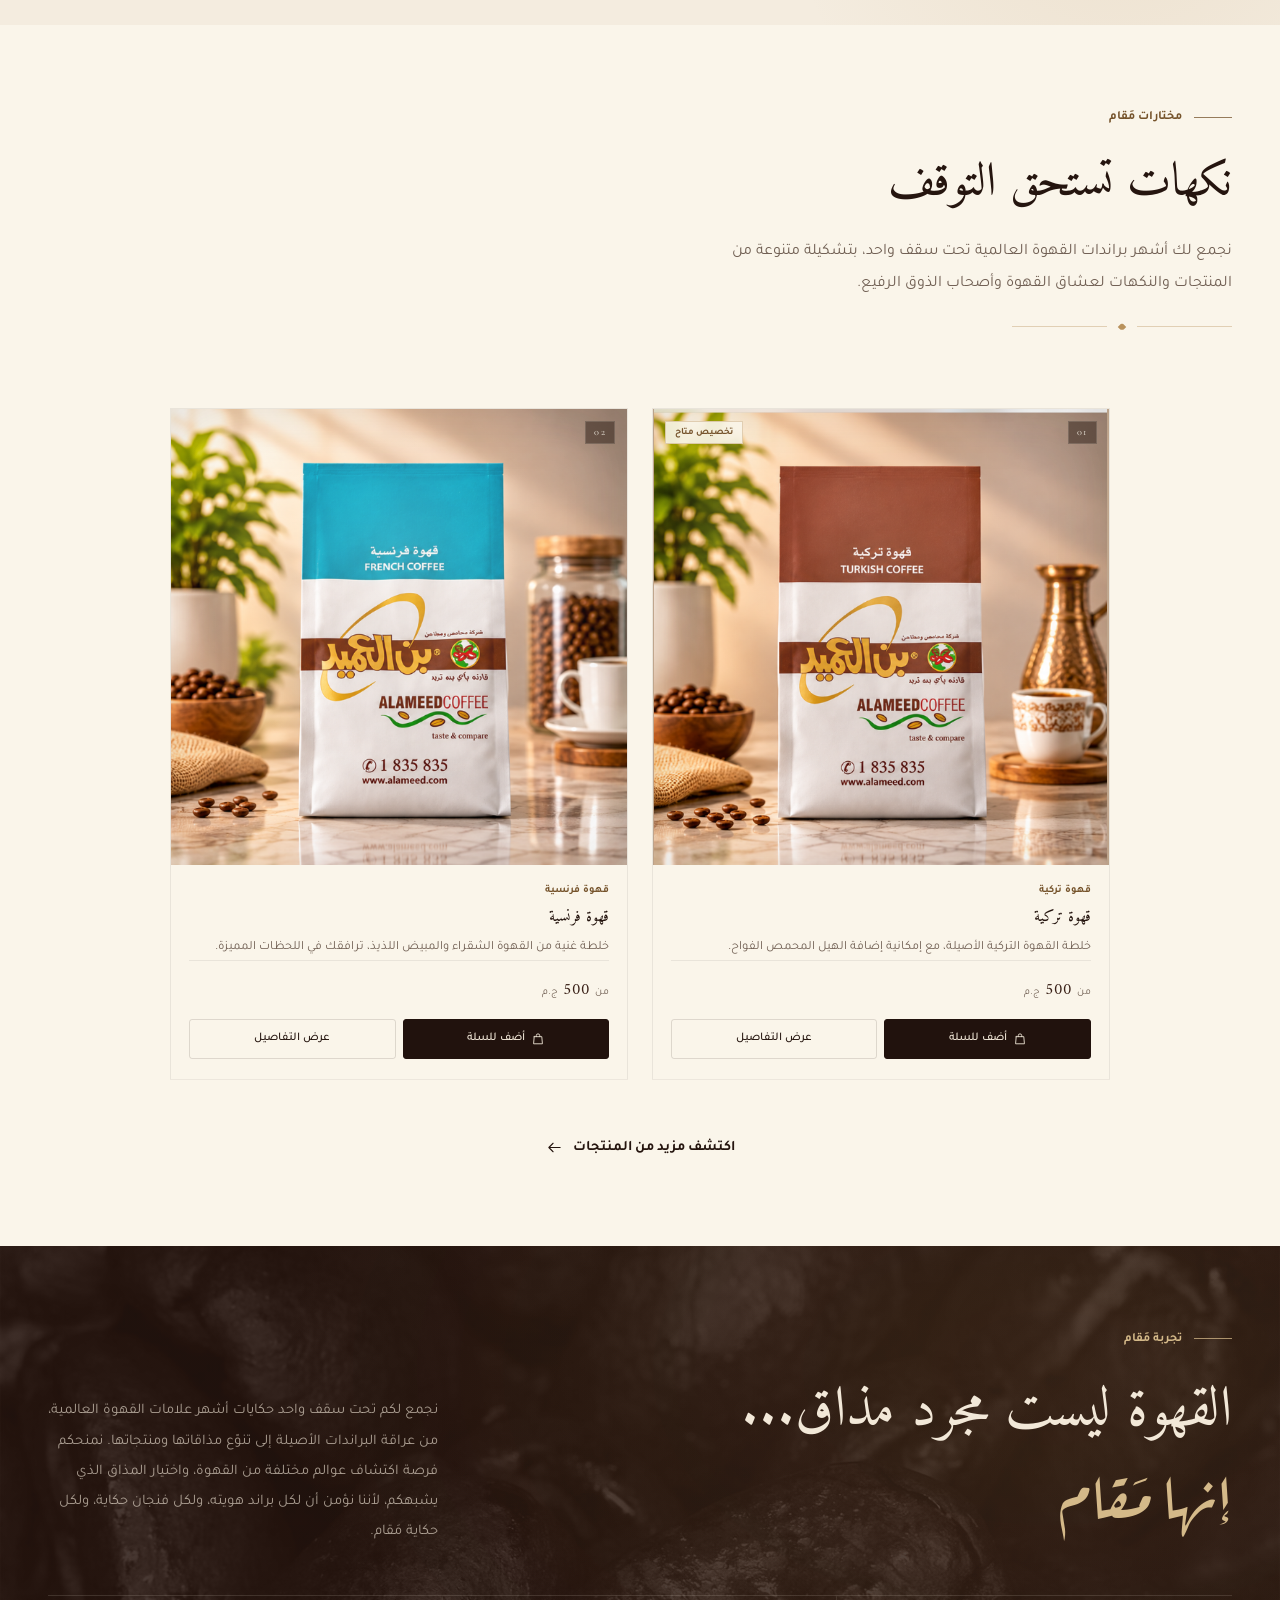
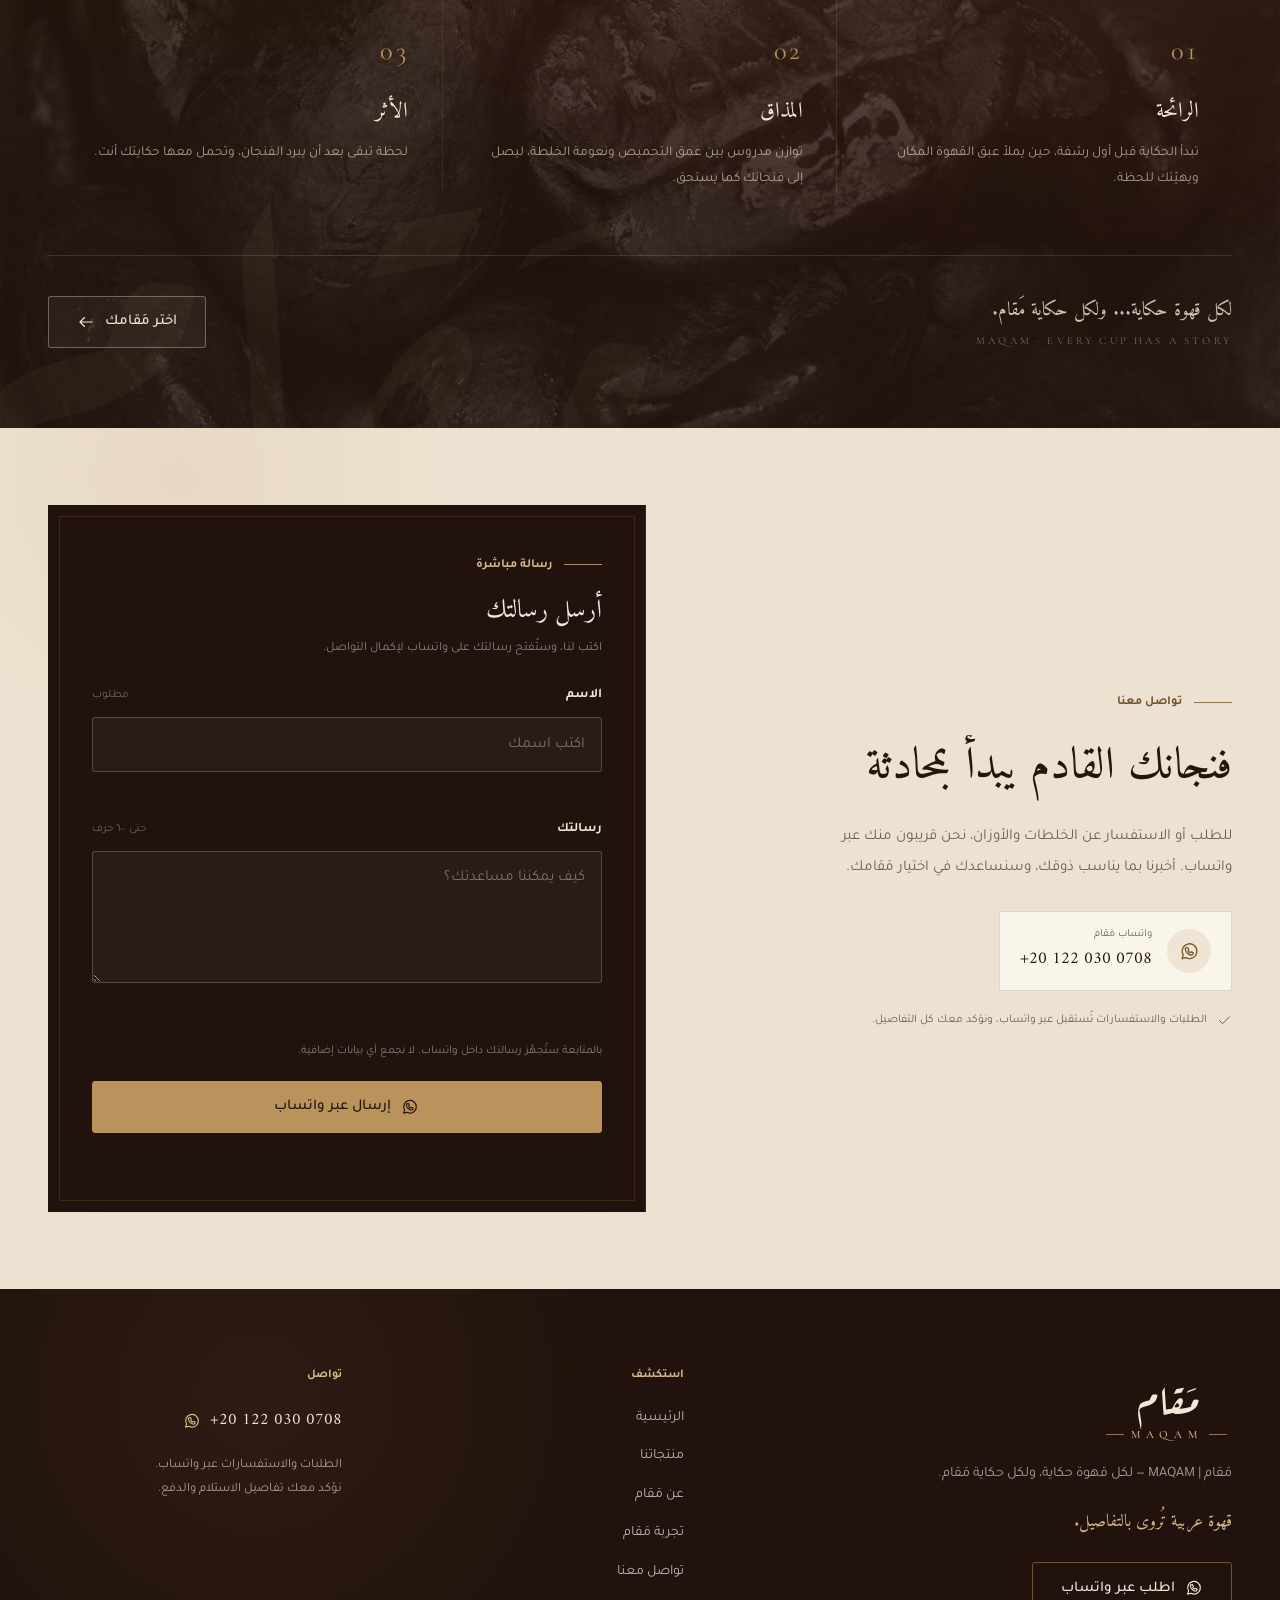
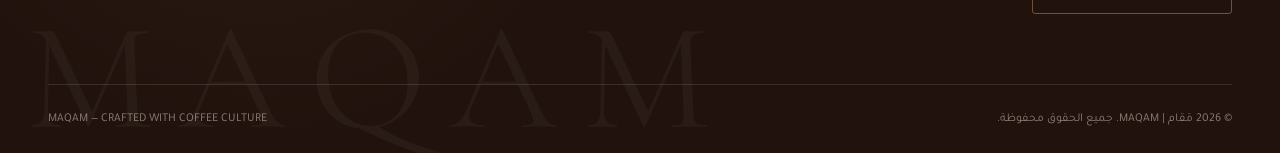
==== commit 902fbe85: "Update homepage title text" ====
--- a/index.html
+++ b/index.html
@@ -4,7 +4,7 @@
   <meta charset="UTF-8">
   <meta name="viewport" content="width=device-width, initial-scale=1">
   <meta name="theme-color" content="#21120d">
-  <title>مَقام تيسابتبيس| MAQAM — قهوة عربية فاخرة</title>
+  <title>مَقام| MAQAM — قهوة عربية فاخرة</title>
   <meta name="description" content="مَقام | MAQAM — لكل قهوة حكاية، ولكل حكاية مَقام. خلطات قهوة عربية مختارة بعناية: تركية، فرنسية، عربية ملكية وخلطات خاصة. اطلب عبر واتساب.">
   <meta property="og:title" content="مَقام | MAQAM — قهوة عربية فاخرة">
   <meta property="og:description" content="نأخذك في رحلة من الأصالة إلى الفخامة، حيث تلتقي أجود خلطات القهوة مع لحظاتك التي تستحق التميز.">
@@ -67,7 +67,7 @@
       <nav class="nav" aria-label="التنقل الرئيسي">
         <a class="nav__link" href="index.html" aria-current="page">الرئيسية</a>
         <a class="nav__link" href="products.html">منتجاتنا</a>
-        <a class="nav__link" href="#about">عن مَقام</a>
+        <a class="nav__link" href="#about">الالالالاعن مَقام</a>
         <a class="nav__link" href="#contact">تواصل معنا</a>
       </nav>
 
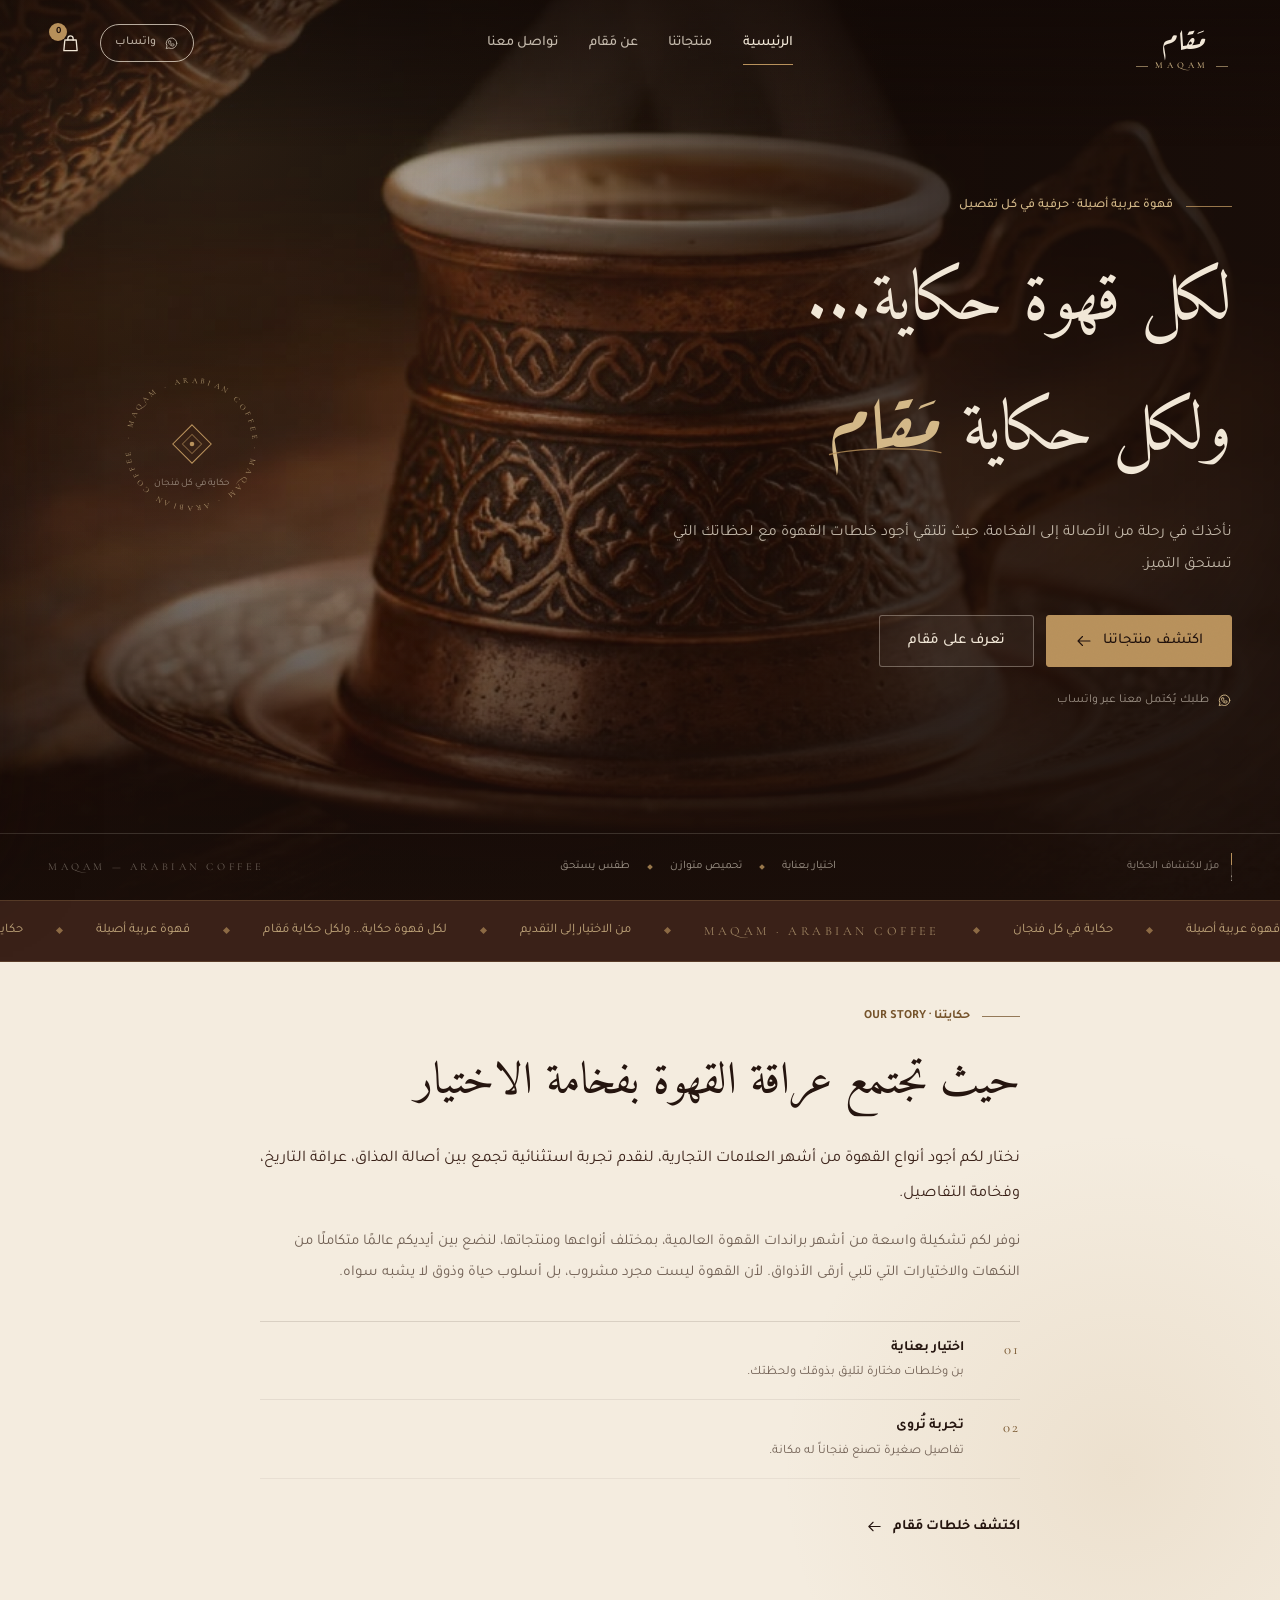
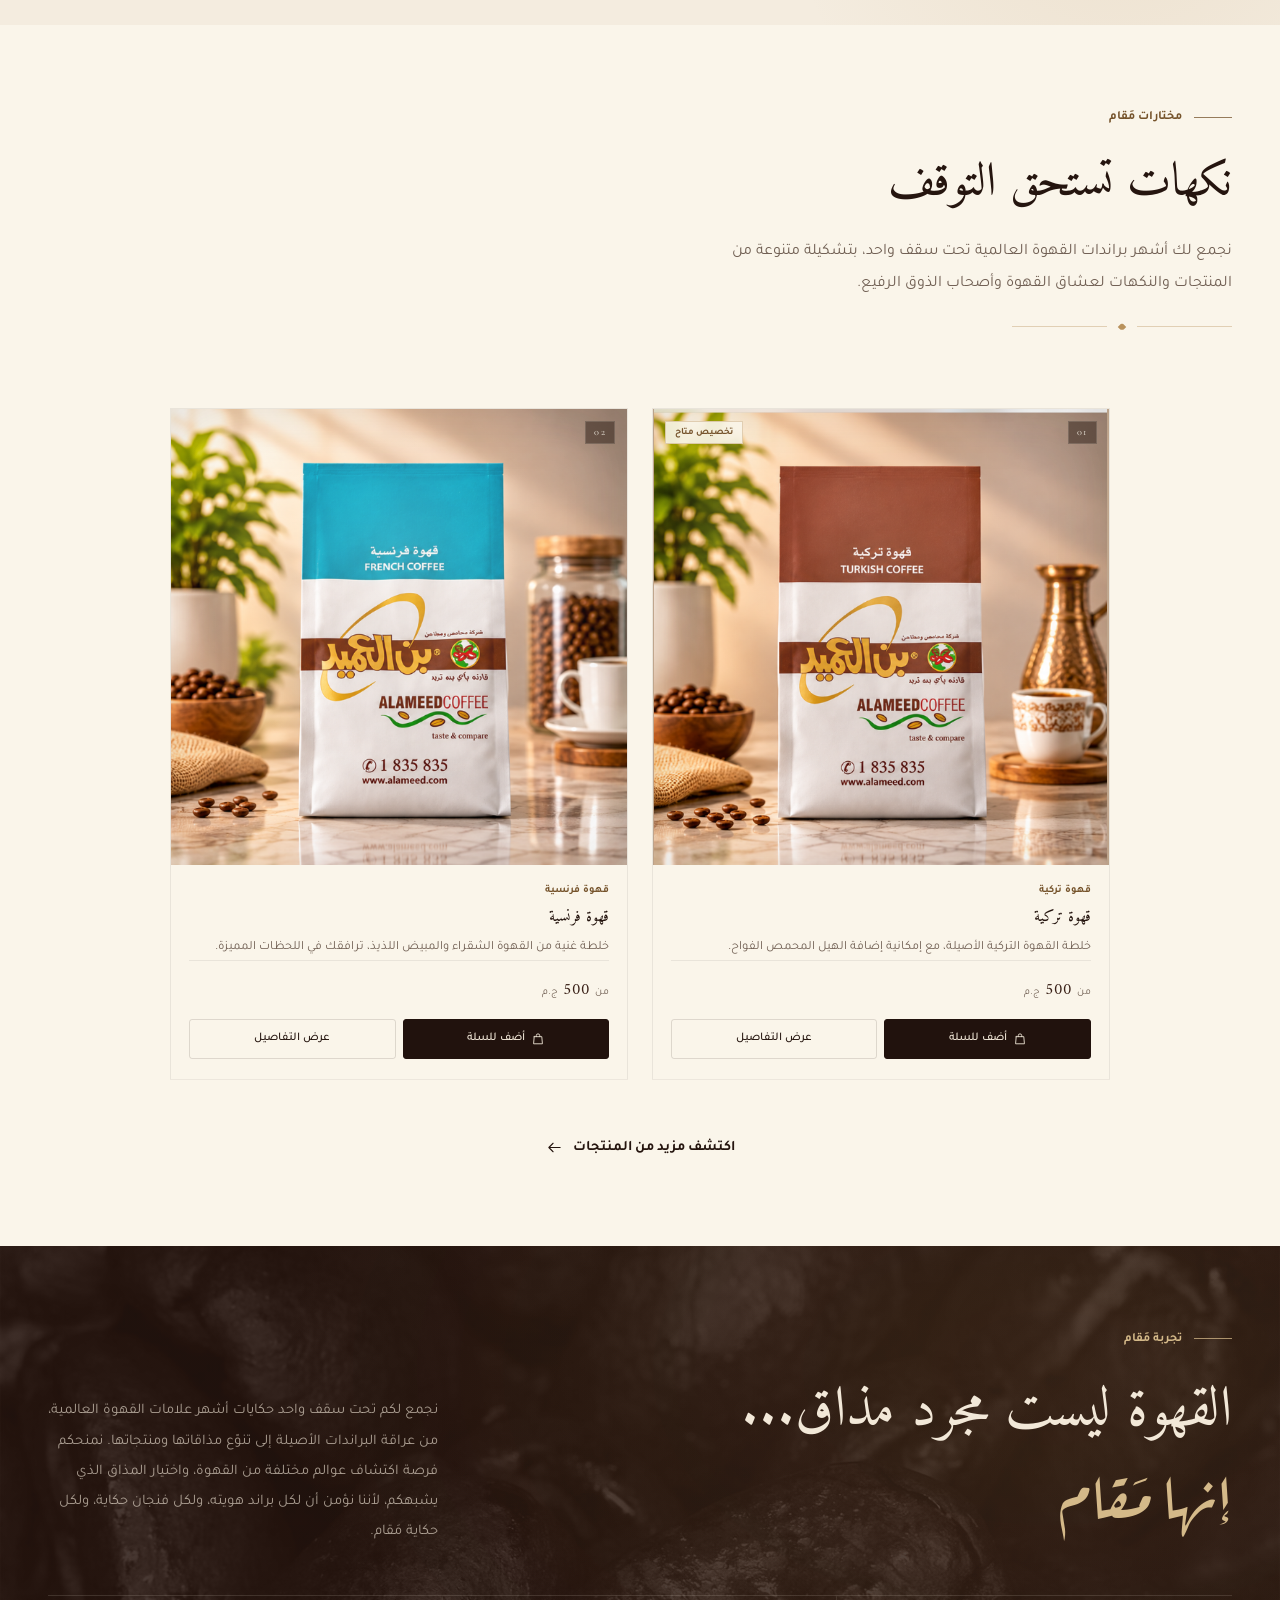
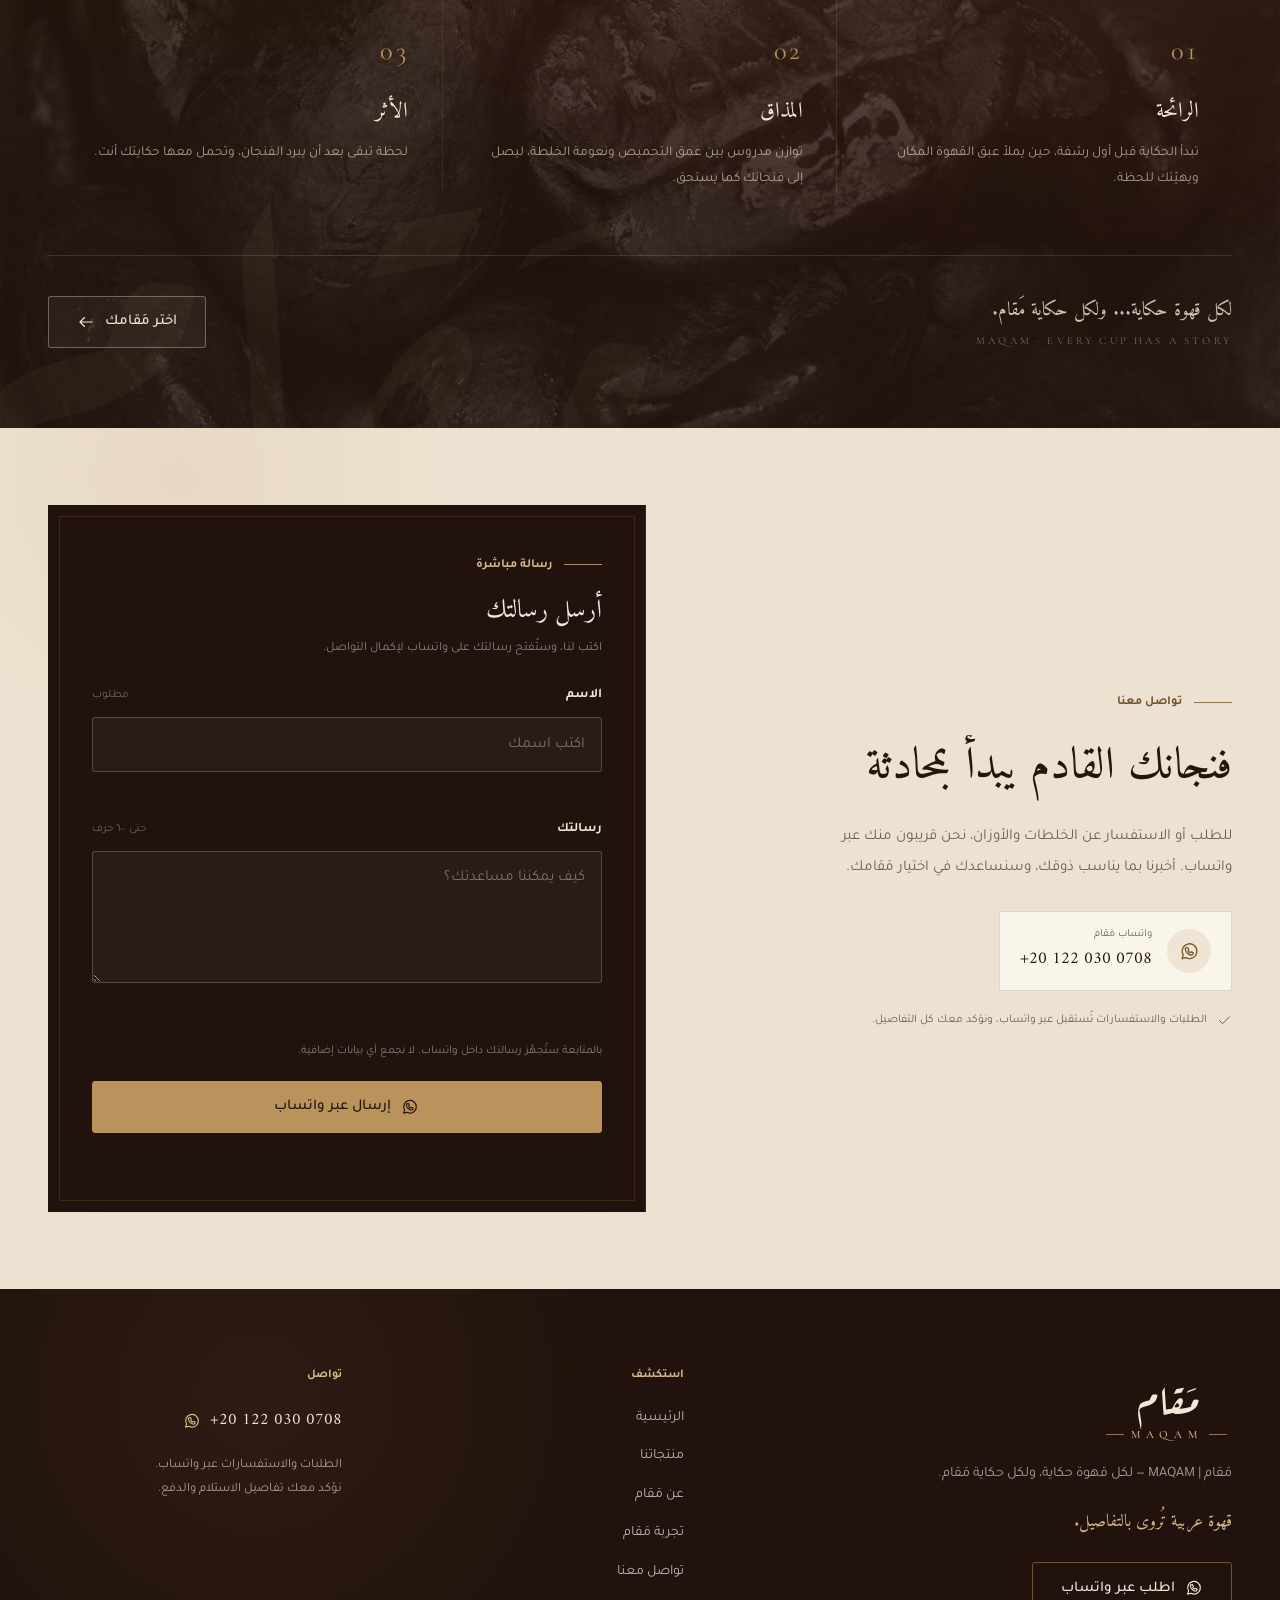
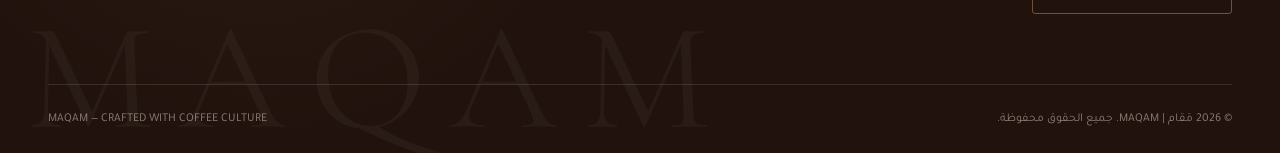
==== commit 5f3809f3: "Fix About navigation label" ====
--- a/index.html
+++ b/index.html
@@ -67,7 +67,7 @@
       <nav class="nav" aria-label="التنقل الرئيسي">
         <a class="nav__link" href="index.html" aria-current="page">الرئيسية</a>
         <a class="nav__link" href="products.html">منتجاتنا</a>
-        <a class="nav__link" href="#about">الالالالاعن مَقام</a>
+        <a class="nav__link" href="#about">عن مَقام</a>
         <a class="nav__link" href="#contact">تواصل معنا</a>
       </nav>
 
